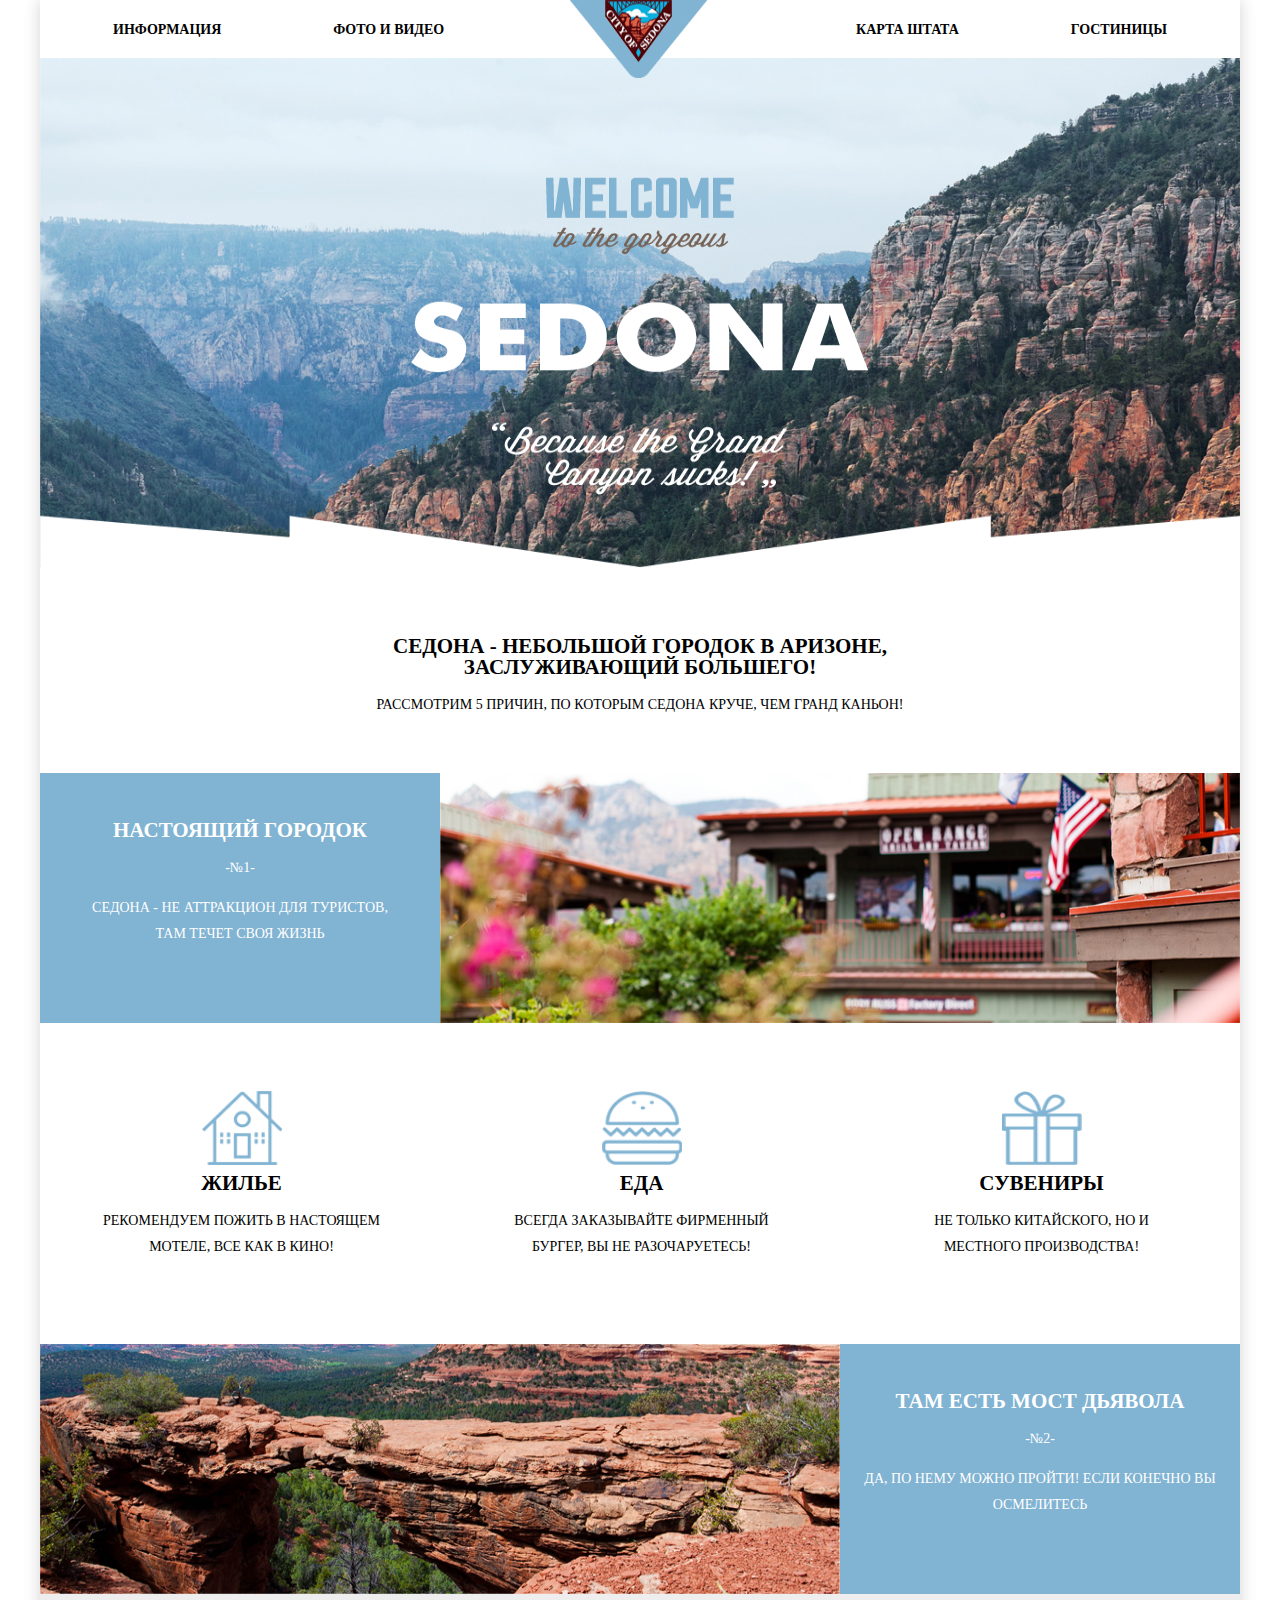
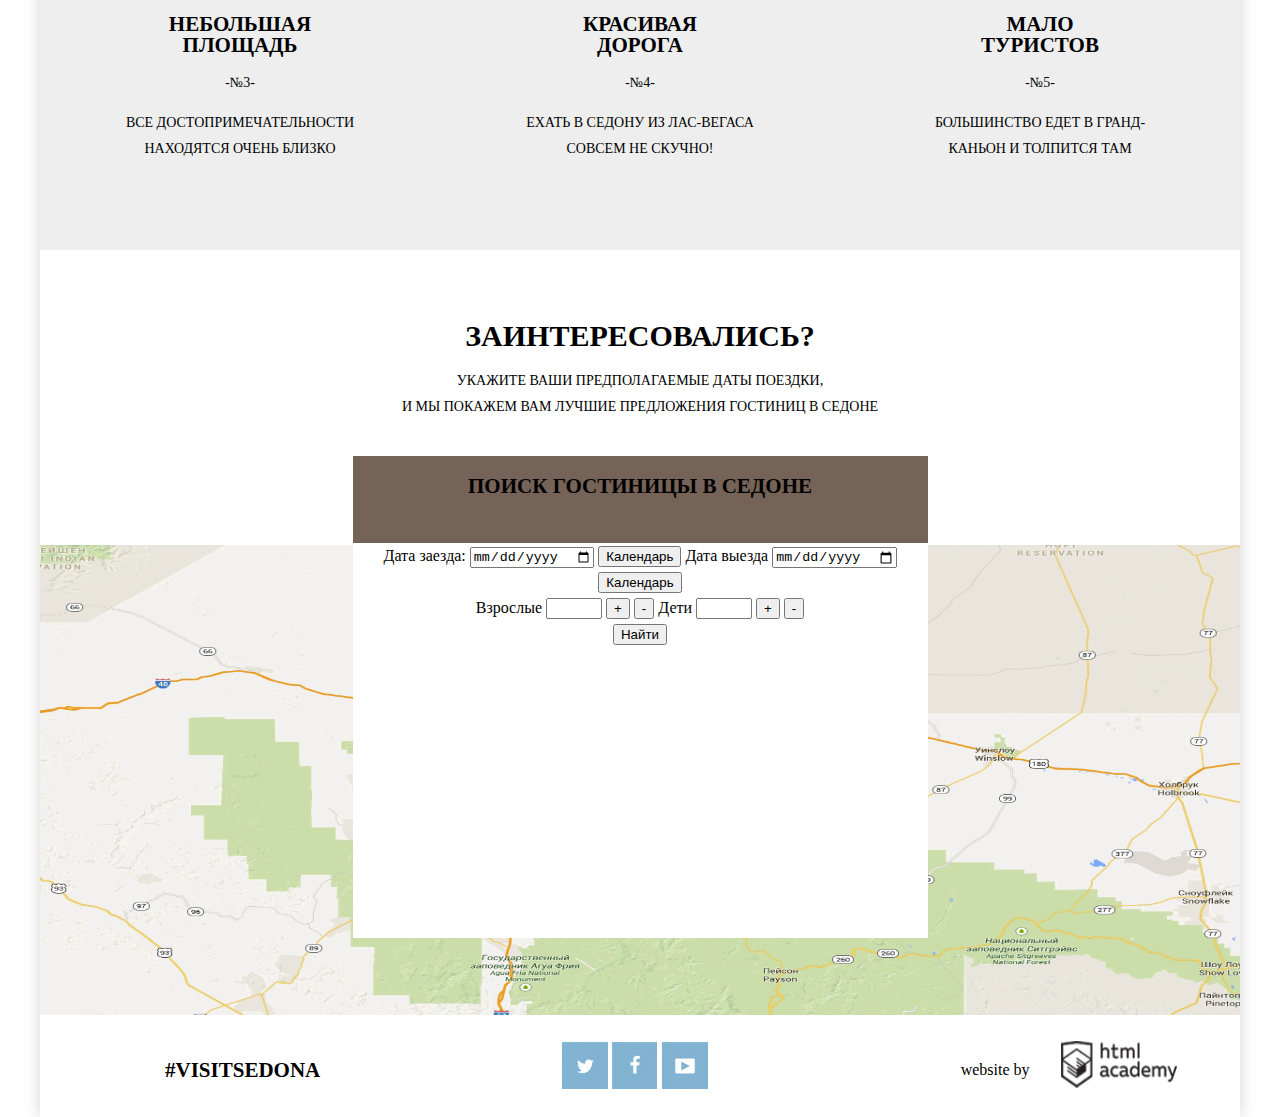
==== index.html @ d02c3669 "new" ====
<!DOCTYPE html>
<html lang="ru">
  <head>
    <meta charset="utf-8">
    <title>HTML Academy: Седона</title>
	<link href="css/css.css" rel="stylesheet">
  </head>
 <body>
    <header class="main-header">
	 <div class="container">
	  <nav class="main-navigator">
       <ul class="nav">
	     <li class="navigation nav-left"> <a href="#"> Информация </a> </li>
	     <li class="navigation nav-left"> <a href="#"> Фото и видео </a> </li>
         <li class="navigation nav-right"> <a href="#"> Карта штата </a> </li>
	     <li class="navigation nav-right-b"> <a href="#"> Гостиницы </a> </li>
	   </ul>
	  </nav>  
	 </div>
	 <div class="logo">
	   <a>
	     <img src="img/logo-sedona.png" alt="logo" width="138" height="78"> 
	   </a> 
	 </div>
	</header> 
	 
	<div class="main-image">
      <img src = "img/sedona-with-text-crop.png" alt="Welcome to the gorgeous Sedona" width="1200" height="510">	
	</div>
	<div class="about">
	  <h2> Седона - небольшой городок в Аризоне, <br> заслуживающий большего! </h2>
	  <p class="text"> Рассмотрим 5 причин, по которым Седона круче, чем Гранд Каньон! <p>
	</div>  
	<div class="reasons">
	  <div class="reasons-text">
	   <h2> Настоящий городок </h2>
	   <p class="text"> -№1- </p>
	   <p class="text"> Седона - не аттракцион для туристов, 
	   <br> там течет своя жизнь  </p>
	  </div>
      <div class="reasons-img">	  
	   <img src="img/town-photo.png" alt="sedona" width="800" height="250">
	  </div>
	</div>
	
	  <div class="features">
	   <div class="item">
		     <img src="img/house.png" alt="accommodation" width="80" height="74"> 
			 <h2>Жилье </h2>
			 <p class="text"> Рекомендуем пожить в настоящем мотеле, все как в кино! </p>
		</div>
        <div class="item">		
			 <img src="img/food.png" alt="food" width="80" height="74" > 
			 <h2>Еда </h2>
			 <p class="text">Всегда заказывайте фирменный бургер, вы не разочаруетесь! </p>	
		</div>
		<div class="item">
			 <img src="img/souvenirs.png" alt="souvenirs" width="80" height="74"> 
             <h2> Сувениры </h2>
		     <p class="text">Не только китайского, но и местного производства! </p>	
	  </div>		 
        </div>			 
		
		    
	<div class="reasons-bridge">
	 <div class="reasons-text">
	  <h2> Там есть мост дьявола </h2>
	  <p class="text"> -№2- </p>
	  <p class="text"> Да, по нему можно пройти! Если конечно вы осмелитесь </p>
	 </div>
	 <div class="bridge-img">
	  <img src="img/canyon-photo.png" alt="bridge" width="800" height="250">
	 </div> 
	</div>  
	
	<div class="reasons-numbers">
	 <div class="reasons-small">
	  <h2> Небольшая <br> площадь </h2>
	  <p class="text"> -№3- </p>
	  <p class="text"> Все достопримечательности находятся очень близко </p>
	 </div> 

     <div class="reasons-small"> 	 
	  <h2> Красивая<br> дорога </h2>
	  <p class="text"> -№4- </p>
      <p class="text"> Ехать в Седону из Лас-Вегаса совсем не скучно! </p>	 
     </div>
     
	 <div class="reasons-small">
	  <h2> Мало <br> туристов </h2>
	  <p class="text"> -№5- </p>
	  <p class="text"> Большинство едет в Гранд-Каньон и толпится там </p>		 
	 </div> 
	 <div class="clear"> </div>
	</div> 
  <div class="booking">
    <div class="int">
	 <h1 class="headertext"> Заинтересовались? </h1>
	 <p class="text"> Укажите ваши предполагаемые даты поездки,<br> и мы покажем вам лучшие предложения гостиниц в седоне </p>
	</div> 
	<div class="search">
	   <div class="button-sedona">
	     <a class="search-sedona" href="#"> <h2>Поиск гостиницы в Седоне </h2></a>
	   </div>	  
	 <form class="booking-form" action="#" method="get">
	  <div class="date">
	    <label> Дата заезда: </label>
	    <input type="date" name="arrival"> 
        <button type="button"> Календарь </button>	  
	    <label> Дата выезда </label>
	    <input type="date" name="departure">
		<button type="button"> Календарь </button>	
	  </div>
      <div class="visitors">	
        <label> Взрослые </label>  
	    <input type="number" name="adults" min="1" max="10"> 
		<button class="+"> + </button>
		<button class="-"> - </button>
	    <label> Дети </label>
	    <input type="number" name="kids" min="0" max="10"> 
		<button class="+"> + </button>
		<button class="-"> - </button>
	  </div>	
	    <input type="submit" value="Найти"> 
	</form>
	</div>	 
	</div>
	<div class="map">  
	<img src="img/map.png" alt="map" width="1200" height="470">
	</div>
<footer class="main-footer">
   <div class="container2"> 
     <section class="hashtag"> 
       #Visitsedona
     </section>
	 <section class="social">
	  <a class="social-btn social-btn-tw" href="#"> <img src="img/twitter.png"> </a>
      <a class="social-btn social-btn-fb" href="#"> <img src="img/facebook.png"></a>
      <a class="social-btn social-btn-youtube" href="#"> <img src="img/inst.png"> </a>
	 </section> 
	 <section class="copyright">
	 <p class="cop-text"> website by </p>
	 <a class="cop-image" href="https://htmlacademy.ru/intensive/htmlcss">  <img src="img/logo-htmlacademy.png" alt="htmlacademy logo" width="116" height="47"></a>
	 </section>
	</div> 
</footer>	 
 
 </body>
</html>
---- css/css.css ----
body {
	font-family:"PT Sans", "Verdana", "sans-serif";
	line-height: 26px;
	background-color: white; 
	max-width: 1200px;
	margin: 0px auto;
	padding:0;
	box-shadow: 0px 0px 15px 0px rgba(50, 50, 50, 0.21);
	
}


.main-navigator {
	font-size: 14px;
	font-weight: bold; 
	text-transform: uppercase;
	position: relative; 
	width: 1054px; 
	padding-left:73px;
	padding-right:73px;
	
	
}
.container {
	width:1200px;
	height: 41px;
    align-items: center; 
	padding-top:17px; 
	background-color:white;
	
}
header { 
    margin:0;
	position: relative;
}
.logo {
    position: absolute;
	top:0px;
	left:530px;
}
.nav{
	display: flex;
	padding:0;
	text-align:center; 
	justify-content: space-between;
	margin:0;

;
}
.navigation{
    font-size: 14px; 
	margin:0; 
	padding:0;
	list-style-type:none;
}

.nav-left{
	padding:0;

}

.nav-right{ 
  margin-left:300px;

}

.nav-right-b{
	padding:0;
	

}
.main-image{
	width: 100%;
}
.about {
	text-align:center;
	margin-top:60px;
	margin-bottom:55px; 

}

.features {
	display:flex; 
    flex-direction: row; 
	justify-content: space-between; 
    width:100%;  
}


.item {
	width:33.333%;
	min-height:172px; 
    padding: 60px 57px 70px 60px; 
    text-align: center; 
}
.reasons {
	display: flex; 
}
.reasons-bridge {
	display:flex; 
	flex-direction: row-reverse; 
}
.reasons-text {
	text-align: center; 
	width: 400px;
	height: 203px; 
	background-color: rgb(129, 179, 210);
	color: white; 
	padding:47px 0px 0px 0px;
	
}
.bridge-img {
	min-height: 250px;  
	line-height: 0;
}
.reasons-img { 
	min-height: 250px; 
}


.reasons-numbers{
   display:flex;
   flex-direction: row; 
   width:100%;  
}

.reasons-small{
   width: 33.333%;
   height: 176px; 
   padding: 20px 68px 60px 68px;  
   text-align: center; 
   background-color: rgb(238,238,238);
   
}

a:link{
	text-decoration:none;
	color:black;
}

.booking {
    height:295px;
	text-align: center; 
	margin: auto; 
	position:relative;
	left:0px;
	
}
.booking-form{
	width:575px; 
	height:395px;
	margin: auto; 
	top: 100%; 
	
	
}
.int {
	padding-top:54px;
	padding-bottom:22px;
	margin: 0px auto; 
	
}
.button-sedona {
	background-color: rgb(118,99,87);
	width: 575px;
	height:47px; 
	text-align: center; 
	padding-bottom: 20px;
	padding-top: 20px;  
	margin:auto;
	
	
}	
.search {
	width:575px; 
	background-color: white; 
	margin:auto; 
	left: 0; 
	right: 0;
	position:absolute; 

}
.search-sedona{
	color:white;
	text-decoration:none;
}
.howtosort{
	display:flex;
	justify-content:space-between;
	margin:0px;
}
	
.sort1 {
	list-style-type:none;
	padding-left:10px;
}

.headertext{
	font-size:30px;
	line-height: 24px;
	text-transform: uppercase;
	
}

h2{
	font-size: 21px;
	font-weight: bold; 
	text-transform: uppercase; 
	line-height:21px; 
	margin:0px;
	
}
.text{
	font-size: 14px;
	text-transform: uppercase;
	font-weight: normal; 
	

}

legend {
	font-size: 16px;
	font-weight: bold; 
	text-transform: uppercase; 
	line-height: 21px;
	padding-bottom:7px;
	
}
.sort{
	display:flex;
}
.sort1 {
	font-size: 12px;
	line-height: 18px;
	text-transform: uppercase; 
}
.container2 {
	width:100%;
	display:flex; 
	
}
.main-footer{
	padding-bottom:18px;
	padding-top:18px; 
	position:relative; 
	overflow: hidden; 
	display:flex;
}
.hashtag {
	width:33.333%; 
	font-size:21px; 
	line-height: 26px; 
	text-transform:uppercase; 
	font-weight: bold; 
	margin:auto;
	padding-left: 125px; 

}

.cop-text {
	width:100px; 
	vertical-align:middle; 
}

.copyright{
	width:33.333%;
	padding-left:120px; 
	display:flex; 
}
.social {
	width:33.333%;
	padding-left:117px; 

}

.all-search{
	border:none; 
	display:flex; 
	height:193px; 
	background-image:url(../img/filter-background.png);
	padding-top:27px;
	padding-left:68px;
	color:white;
}
.search-inf{
	width:240px;
	border:none; 
	padding:0px; 
}
.search-accomodation{
	width:288px;
	border:none; 
	padding:0px;
}
.filter {
	width:327px; 
	border:none; 
	margin-left:240px; 
	padding:0;
}
.sort{
	border:none;
	width: 1054px;
	height:55px;
	margin-left:73px;
	padding-top:30px;
	padding-right:73px;
	
}
.results {
	display: flex; 
	flex-direction:column;	
}
.updown{
	margin-left: auto; 
}
.hotel { 
    display:flex;
	width:1200px;
	justify-content:space-between; 
}
.motel{
	display:flex;
}
.apartments {
	display:flex; 
}
.rating {
	margin-left:auto; 
	margin-right:70px;
	padding-top:18px;
}
.image-block{
	width:135px;
	height:90px;
	margin-left:73px; 
	margin-top:18px;

}
.text-block{
	width:362px; 
	height:135px;
	margin-left:30px; 
	padding-top:18px;
}
.filer-range{
	width:330px;
}
.price-controls{
	height:36px;
	margin-bottom:20px;
	border:2px solid #ffffff; 
	border-radius:2px; 
	font-size: 0;
	position: relative;

}
.price-controls label{
	display:inline-block;
	font-size:14px; 
	line-height:38px;
	vertical-align:top;
	cursor:pointer; 
}
.price-controls .min-price,
.price-controls .max-price {
  width: 90px;
  padding-left: 65px;
}
.price-controls input {
  width: 50px;
  margin: 0;
  color: inherit;
  font: inherit;
  background: none;
  border: none;
}
.price-controls::after {
  content: "";
  position: absolute;
  top: 50%;
  left: 50%;
  transform: translate(-50%, -50%);
  width: 2px;
  height: 22px;
  background: #ffffff;
}
.range-controls {
  position: relative;
  margin-bottom: 32px;
}
.range-controls .scale {
  height: 2px;
  background: rgba(255, 255, 255, 0.3);
}
.range-controls .bar {
  width: 80%;
  height: 2px;
  background: #ffffff;
}
.range-toggle {
  width: 4px;
  height: 4px;
  background: #ababab;
  border: 8px solid #ffffff;
  border-radius: 50%;
  box-shadow: 0 2px 1px 0 rgba(0, 1, 1, 0.2);
  cursor: pointer;
  position: absolute;
  top: -9px;
}
.range-toggle-min {
  left: 0;
}

.range-toggle-max {
  left: 80%;
}
.range-toggle:hover {
  background: #1c4f80;
}
.btn-transparent {
  display: block;
  margin: 0 auto;
  padding: 6px 35px;
  font-size: 14px;
  line-height: 20px;
  color: #ffffff;
  text-transform: uppercase;
  background: transparent;
  border: 2px solid #ffffff;
  border-radius: 2px;
  cursor: pointer;
}
.btn-transparent:hover {
  color: #000000;
  background: #ffffff;
}
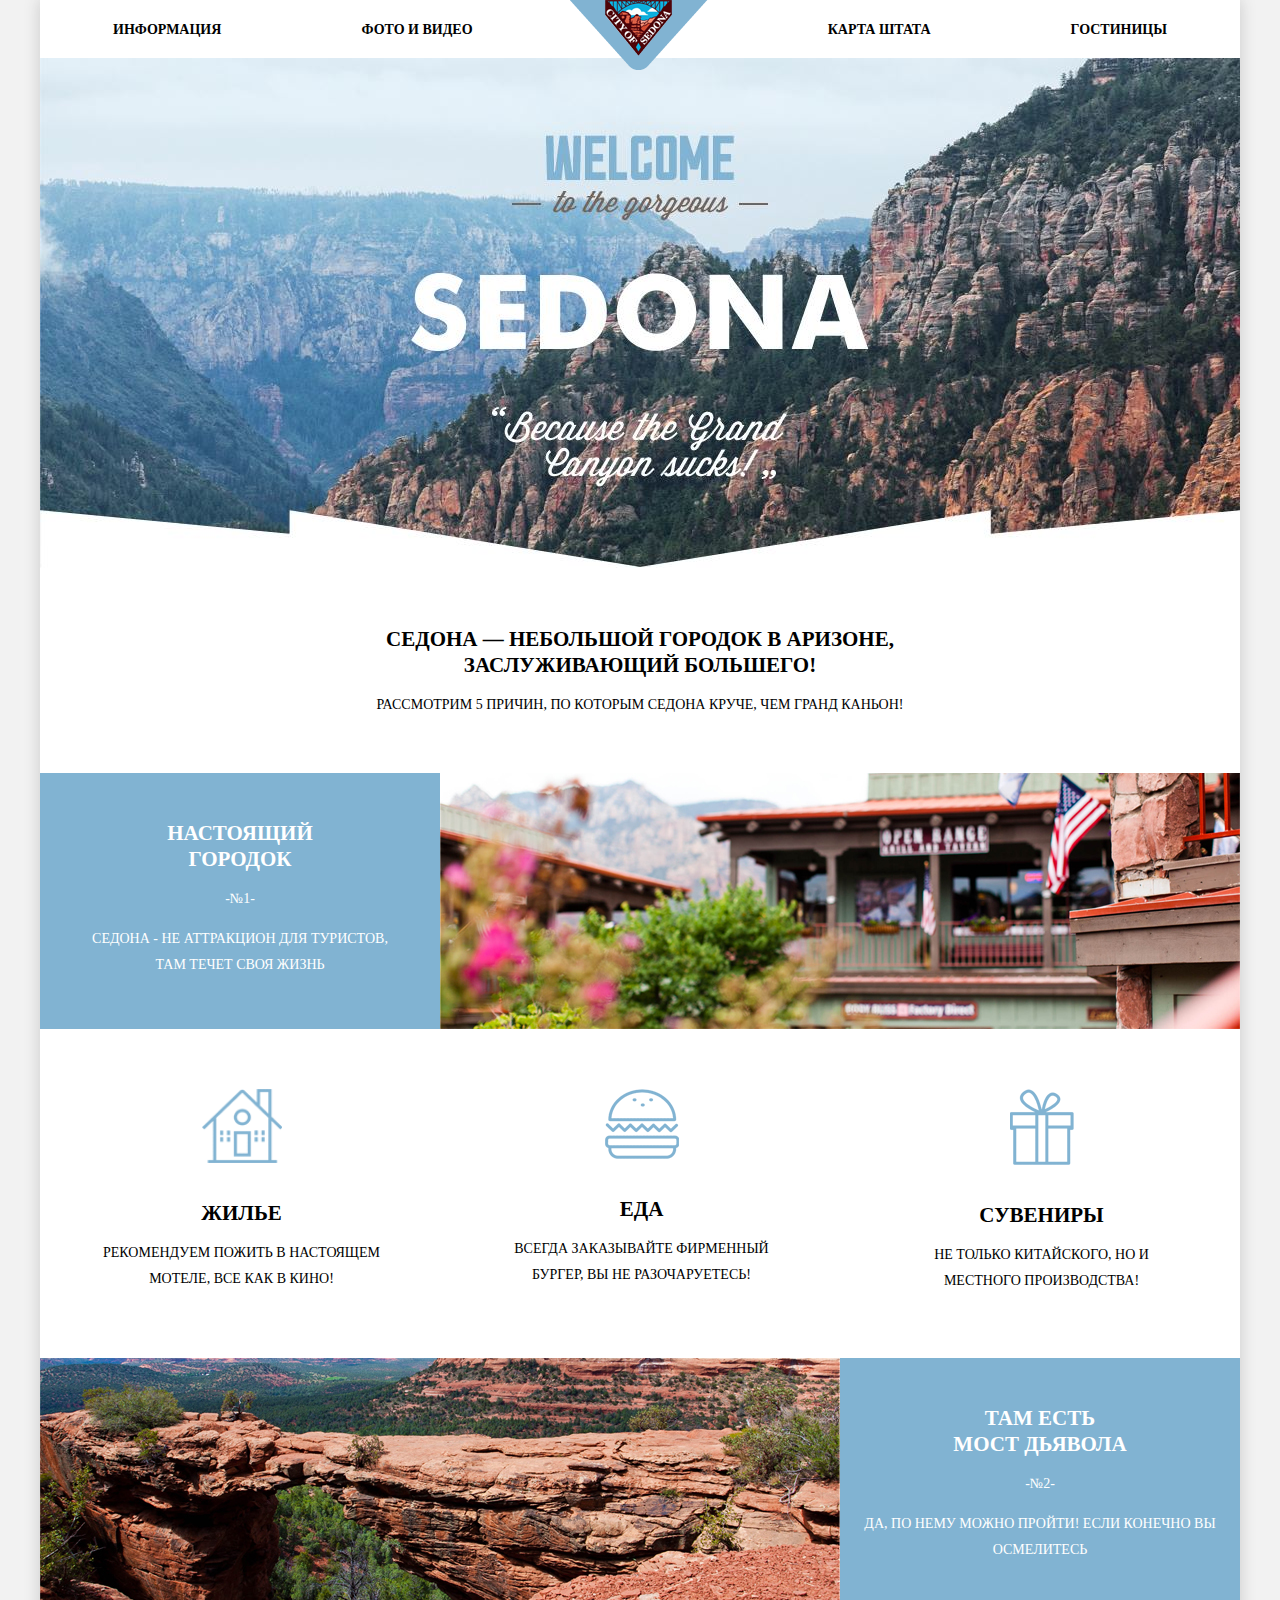
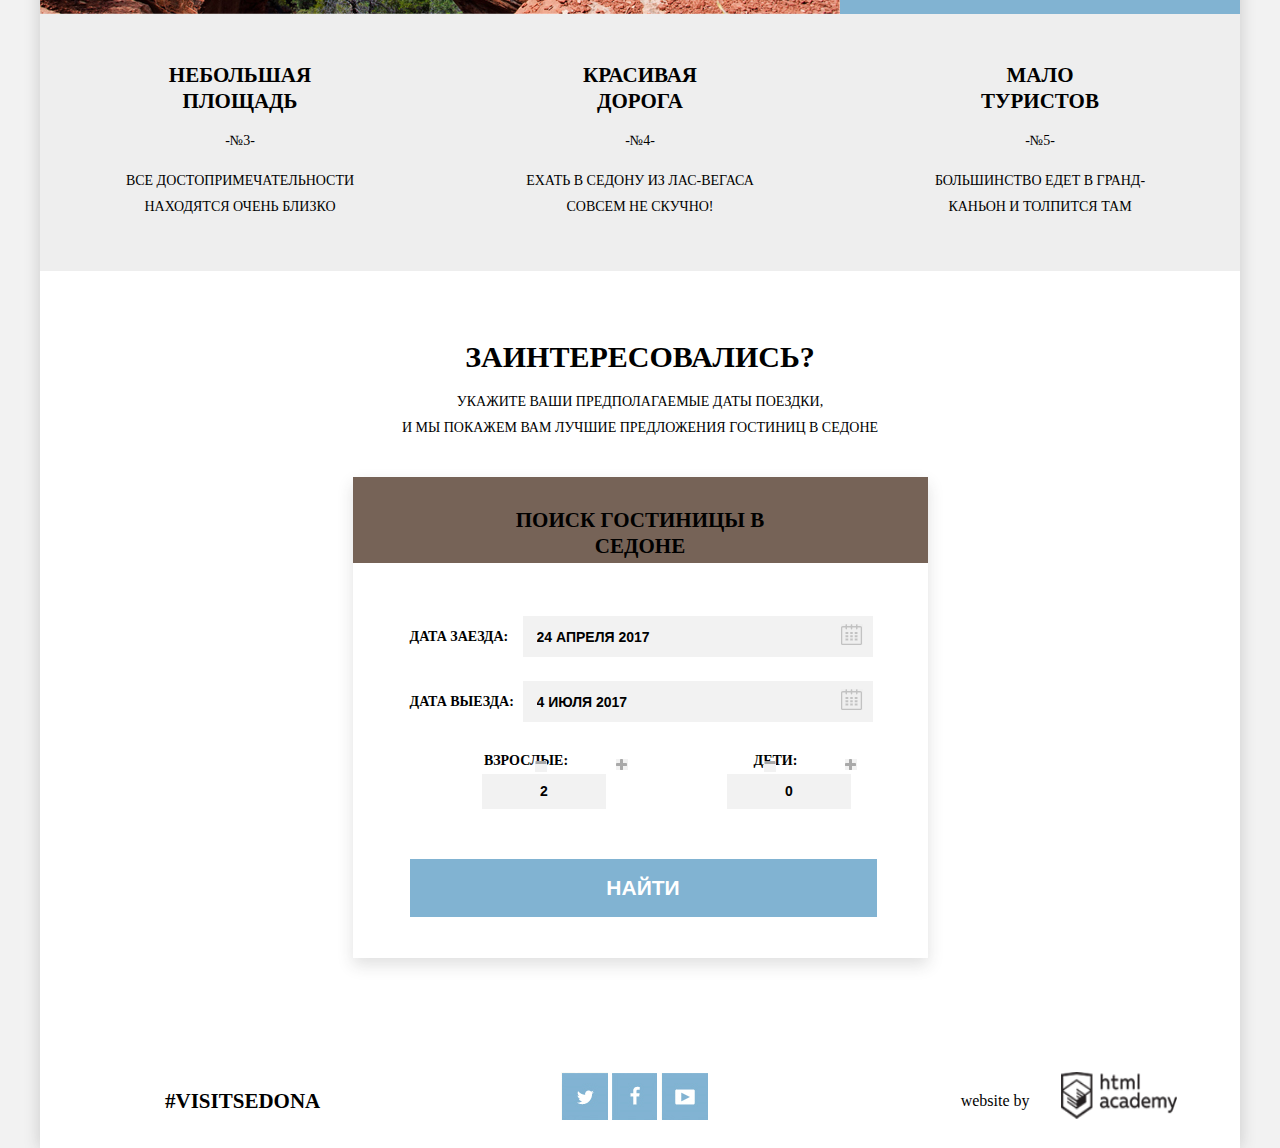
==== commit e96bde7e: "new" ====
--- a/index.html
+++ b/index.html
@@ -4,8 +4,10 @@
     <meta charset="utf-8">
     <title>HTML Academy: Седона</title>
 	<link href="css/css.css" rel="stylesheet">
+	<script src="js/myscripts.js"></script>
   </head>
  <body>
+   <div class="page-container">
     <header class="main-header">
 	 <div class="container">
 	  <nav class="main-navigator">
@@ -19,43 +21,43 @@
 	 </div>
 	 <div class="logo">
 	   <a>
-	     <img src="img/logo-sedona.png" alt="logo" width="138" height="78"> 
+	     <img src="img/logo-sedona.png" alt="logo" width="138" height="70"> 
 	   </a> 
 	 </div>
 	</header> 
 	 
 	<div class="main-image">
-      <img src = "img/sedona-with-text-crop.png" alt="Welcome to the gorgeous Sedona" width="1200" height="510">	
+      <img src = "img/main-image.jpg" alt="Welcome to the gorgeous Sedona" width="1200" height="510">	
 	</div>
 	<div class="about">
-	  <h2> Седона - небольшой городок в Аризоне, <br> заслуживающий большего! </h2>
+	  <h2> Седона &mdash; небольшой городок в Аризоне, <br> заслуживающий большего! </h2>
 	  <p class="text"> Рассмотрим 5 причин, по которым Седона круче, чем Гранд Каньон! <p>
 	</div>  
 	<div class="reasons">
 	  <div class="reasons-text">
-	   <h2> Настоящий городок </h2>
+	   <h2> Настоящий <br> городок </h2>
 	   <p class="text"> -№1- </p>
 	   <p class="text"> Седона - не аттракцион для туристов, 
 	   <br> там течет своя жизнь  </p>
 	  </div>
       <div class="reasons-img">	  
-	   <img src="img/town-photo.png" alt="sedona" width="800" height="250">
+	   <img src="img/town-photo.jpg" alt="sedona" width="800" height="256">
 	  </div>
 	</div>
 	
 	  <div class="features">
 	   <div class="item">
-		     <img src="img/house.png" alt="accommodation" width="80" height="74"> 
+		     <img class="item-img" src="img/house.png" alt="accommodation" width="80" height="74"> 
 			 <h2>Жилье </h2>
 			 <p class="text"> Рекомендуем пожить в настоящем мотеле, все как в кино! </p>
 		</div>
         <div class="item">		
-			 <img src="img/food.png" alt="food" width="80" height="74" > 
+			 <img class="item-img" src="img/food.png" alt="food" width="74" height="70" > 
 			 <h2>Еда </h2>
 			 <p class="text">Всегда заказывайте фирменный бургер, вы не разочаруетесь! </p>	
 		</div>
 		<div class="item">
-			 <img src="img/souvenirs.png" alt="souvenirs" width="80" height="74"> 
+			 <img class="item-img" src="img/souvenirs.png" alt="souvenirs" width="64" height="76"> 
              <h2> Сувениры </h2>
 		     <p class="text">Не только китайского, но и местного производства! </p>	
 	  </div>		 
@@ -64,12 +66,12 @@
 		    
 	<div class="reasons-bridge">
 	 <div class="reasons-text">
-	  <h2> Там есть мост дьявола </h2>
+	  <h2> Там есть <br> мост дьявола </h2>
 	  <p class="text"> -№2- </p>
 	  <p class="text"> Да, по нему можно пройти! Если конечно вы осмелитесь </p>
 	 </div>
 	 <div class="bridge-img">
-	  <img src="img/canyon-photo.png" alt="bridge" width="800" height="250">
+	  <img src="img/canyon-photo.jpg" alt="bridge" width="800" height="256">
 	 </div> 
 	</div>  
 	
@@ -100,34 +102,52 @@
 	</div> 
 	<div class="search">
 	   <div class="button-sedona">
-	     <a class="search-sedona" href="#"> <h2>Поиск гостиницы в Седоне </h2></a>
+	     <a class="search-sedona" href="#"> <h2 class="search-sedona2">Поиск гостиницы в Седоне </h2></a>
 	   </div>	  
+	 <div class="modal-form"  
 	 <form class="booking-form" action="#" method="get">
 	  <div class="date">
+	   <div class="container-dates">
+	   <div class="in">
 	    <label> Дата заезда: </label>
-	    <input type="date" name="arrival"> 
-        <button type="button"> Календарь </button>	  
-	    <label> Дата выезда </label>
-	    <input type="date" name="departure">
-		<button type="button"> Календарь </button>	
+	    <input type="text" name="arrival" value="24 апреля 2017"> 
+        <button class="datepicker" type="button"> Календарь </button>
+       </div>
+	  </div>  
+	  <div class="container-dates">
+       <div class="in">	   
+	    <label> Дата выезда:		</label>
+	    <input type="text" name="departure" value="4 июля 2017">
+		<button class="datepicker" type="button"> Календарь </button>	
+	   </div>
 	  </div>
-      <div class="visitors">	
-        <label> Взрослые </label>  
-	    <input type="number" name="adults" min="1" max="10"> 
-		<button class="+"> + </button>
-		<button class="-"> - </button>
-	    <label> Дети </label>
-	    <input type="number" name="kids" min="0" max="10"> 
-		<button class="+"> + </button>
-		<button class="-"> - </button>
+	 </div> 
+      <div class="visitors"> 
+	   <div class="ad-container">
+	    <div class="ad">
+        <label> Взрослые: </label>  
+	    <input type="text" name="adults" value="2"> 
+		<button class="plus"> + </button>
+		<button class="minus"> - </button>
+		</div> 
+	   </div>
+	   <div class="kd-container">
+        <div class="kd"> 	   
+	     <label> Дети: </label>
+	     <input type="text" name="kids" value="0"> 
+		 <button class="plus1"> + </button>
+		 <button class="minus1"> - </button>
+	   </div>	
+	   </div>
 	  </div>	
 	    <input type="submit" value="Найти"> 
 	</form>
-	</div>	 
+	</div>	
+    </div>	
 	</div>
-	<div class="map">  
-	<img src="img/map.png" alt="map" width="1200" height="470">
-	</div>
+	<div class="map">
+<iframe src="https://www.google.com/maps/embed?pb=!1m14!1m8!1m3!1d419695.0617695173!2d-111.79049445338202!3d34.73372980550808!3m2!1i1024!2i768!4f13.1!3m3!1m2!1s0x872da132f942b00d%3A0x5548c523fa6c8efd!2sSedona%2C+AZ+86336!5e0!3m2!1sen!2sus!4v1494018096665" width="1200" height="480" frameborder="0" style="border:0"></iframe>
+	 </div>
 <footer class="main-footer">
    <div class="container2"> 
      <section class="hashtag"> 
@@ -144,6 +164,18 @@
 	 </section>
 	</div> 
 </footer>	 
+   </div>
+ <script>
  
+     var link = document.querySelector(".search-sedona");
+	 var popup = document.querySelector(".modal-form");
+	 
+     link.addEventListener("click",function(evt){
+      evt.preventDefault();
+      popup.classList.toggle("modal-form-none");
+	  
+     });
+  
+ </script>
  </body>
 </html>
--- a/css/css.css
+++ b/css/css.css
@@ -1,15 +1,20 @@
 body {
 	font-family:"PT Sans", "Verdana", "sans-serif";
 	line-height: 26px;
-	background-color: white; 
+	background-color:#f2f2f2;
 	max-width: 1200px;
 	margin: 0px auto;
 	padding:0;
+	
+	
+}
+
+.page-container{
+	background-color:white; 
 	box-shadow: 0px 0px 15px 0px rgba(50, 50, 50, 0.21);
-	
-}
-
-
+	max-width: 1200px;
+	margin: 0px auto;
+}
 .main-navigator {
 	font-size: 14px;
 	font-weight: bold; 
@@ -60,10 +65,12 @@
 }
 
 .nav-right{ 
-  margin-left:300px;
-
-}
-
+  margin-left:215px;
+
+}
+.item-img{
+	padding-bottom:29px;
+}
 .nav-right-b{
 	padding:0;
 	
@@ -74,7 +81,7 @@
 }
 .about {
 	text-align:center;
-	margin-top:60px;
+	margin-top:50px;
 	margin-bottom:55px; 
 
 }
@@ -84,12 +91,13 @@
     flex-direction: row; 
 	justify-content: space-between; 
     width:100%;  
+	height:329px;
 }
 
 
 .item {
 	width:33.333%;
-	min-height:172px; 
+	height:172px; 
     padding: 60px 57px 70px 60px; 
     text-align: center; 
 }
@@ -103,7 +111,7 @@
 .reasons-text {
 	text-align: center; 
 	width: 400px;
-	height: 203px; 
+	height: 209px; 
 	background-color: rgb(129, 179, 210);
 	color: white; 
 	padding:47px 0px 0px 0px;
@@ -114,7 +122,7 @@
 	line-height: 0;
 }
 .reasons-img { 
-	min-height: 250px; 
+	height: 250px; 
 }
 
 
@@ -126,8 +134,8 @@
 
 .reasons-small{
    width: 33.333%;
-   height: 176px; 
-   padding: 20px 68px 60px 68px;  
+   height: 149px; 
+   padding: 48px 68px 60px 68px;  
    text-align: center; 
    background-color: rgb(238,238,238);
    
@@ -136,6 +144,9 @@
 a:link{
 	text-decoration:none;
 	color:black;
+}
+a:visited{
+	
 }
 
 .booking {
@@ -146,14 +157,27 @@
 	left:0px;
 	
 }
-.booking-form{
-	width:575px; 
-	height:395px;
+.modal-form{
+	width:462px; 
+	height:282px;
 	margin: auto; 
 	top: 100%; 
-	
-	
-}
+	margin-top:53px;
+	margin-bottom:60px;
+	padding-left:57px;
+	padding-right:56px;
+	display:block;
+  
+}
+
+.modal-form-none{
+	display:none;
+
+}
+
+
+
+
 .int {
 	padding-top:54px;
 	padding-bottom:22px;
@@ -162,13 +186,9 @@
 }
 .button-sedona {
 	background-color: rgb(118,99,87);
-	width: 575px;
-	height:47px; 
-	text-align: center; 
-	padding-bottom: 20px;
-	padding-top: 20px;  
+	padding:20px 138px 20px 138px;
 	margin:auto;
-	
+	height:46px;
 	
 }	
 .search {
@@ -178,6 +198,7 @@
 	left: 0; 
 	right: 0;
 	position:absolute; 
+	box-shadow: 0px 7px 15px 0px rgba(50, 50, 50, 0.15);
 
 }
 .search-sedona{
@@ -195,18 +216,198 @@
 	padding-left:10px;
 }
 
+.datepicker{
+	background-image:url(../img/calendar.png);
+	font-size:0px;
+	height:21px;
+	width:22px;
+	background-position: top left;
+    background-repeat: no-repeat;
+	border:none;
+	position:absolute;
+	right:10px;
+	top:8px;
+	
+}
+input[name="departure"],
+    [name="arrival"]  {
+	width: 286px;
+    height: 39px;
+    padding-right: 50px;
+	margin:0;
+	background-color:#f2f2f2;
+	border:none;
+}
+input[value="4 июля 2017"],
+   [value="24 апреля 2017"]
+	{
+	 font-size:14px;
+     line-height:26px;
+     text-transform:uppercase;
+     font-weight:bold;	
+     margin-left:5px;
+	padding-left:14px;
+}
+input[type="submit"]{
+	width:467px;
+	height:58px;
+	background-color:#81b3d2;
+	color:white;
+	border:none;
+	margin-top:50px;
+	font-size:21px;
+	font-weight:bold;
+	text-transform:uppercase;
+	line-height:26px;
+}
+input[name="kids"],
+   [name="adults"]
+{
+	width:120px;
+	height:33px;
+	background-color:#f2f2f2;
+	border:none;
+	font-size:14px;
+    line-height:26px;
+    text-transform:uppercase;
+    font-weight:bold;	
+	text-align:center;
+}
+input:focus{
+	background-color:#ffffff;
+}
+input:active{
+	background-color:#ebebeb;
+}
+input[name="adults"]{
+	margin-left:36px;
+}
+input[name="kids"]{
+	margin-left:27px;
+}
+input[type=submit]:active{
+	background-color:#669ec0;
+}
+input[type=submit]:focus{
+	background-color:#5496bd;
+	color:#88b6d1;
+}
+.plus{
+	border:none;
+	font-size:0;
+	background-image:url(../img/plus.png);
+	background-repeat: no-repeat;
+	width:11px;
+	height:11px;
+	background-color:#f2f2f2;
+	position:absolute;
+	right:15px;
+	top:13px;
+}
+.plus:active{
+	background-image:url(../img/black-plus.png);
+}
+.plus:focus{
+	background-image:url(../img/blue-plus.png);
+}
+.minus:active{
+	background-image:url(../img/black-minus.png);
+}
+.minus:focus{
+	background-image:url(../img/blue-minus.png);
+}
+.kd-container{
+	width:192px;
+	height:44px;
+	margin:0;
+}
+.kd{
+	position:relative;
+}
+.visitors{
+	display:flex;
+	justify-content:space-between;
+}
+.minus{
+	border:none;
+	font-size:0;
+	background-image:url(../img/minus.png);
+	background-repeat: no-repeat;
+	width:11px;
+	height:11px;
+	background-color:#f2f2f2;
+	position:absolute;
+	left:125px;
+	top:15px;
+
+}
+.minus1{
+	border:none;
+	font-size:0;
+	background-image:url(../img/minus.png);
+	background-repeat: no-repeat;
+	width:11px;
+	height:11px;
+	background-color:#f2f2f2;
+	position:absolute;
+	left:84px;
+	top:15px;
+}
+.plus1{
+	border:none;
+	font-size:0;
+	background-image:url(../img/plus.png);
+	background-repeat: no-repeat;
+	width:11px;
+	height:11px;
+	background-color:#f2f2f2;
+	position:absolute;
+	right:15px;
+	top:13px;
+}
+.ad-container{
+	width:233px;
+	margin:0;
+}
+.ad{
+	position:relative;
+}
+.in{
+	display:flex;
+	margin-bottom:27px;
+	justify-content:space-between;
+	position:relative;
+}
+
+.container-dates{
+	width:463px;
+	height:45px;
+	margin-bottom:20px;
+}
+
+label{
+	vertical-align:middle;
+	font-size:14px;
+	line-height:26px;
+	text-transform:uppercase;
+	font-weight:bold;
+	margin-top:8px;
+}
 .headertext{
 	font-size:30px;
 	line-height: 24px;
 	text-transform: uppercase;
 	
 }
+.search-sedona2{
+	margin-top:10px;
+}
 
 h2{
 	font-size: 21px;
 	font-weight: bold; 
 	text-transform: uppercase; 
-	line-height:21px; 
+	line-height:26px; 
 	margin:0px;
 	
 }
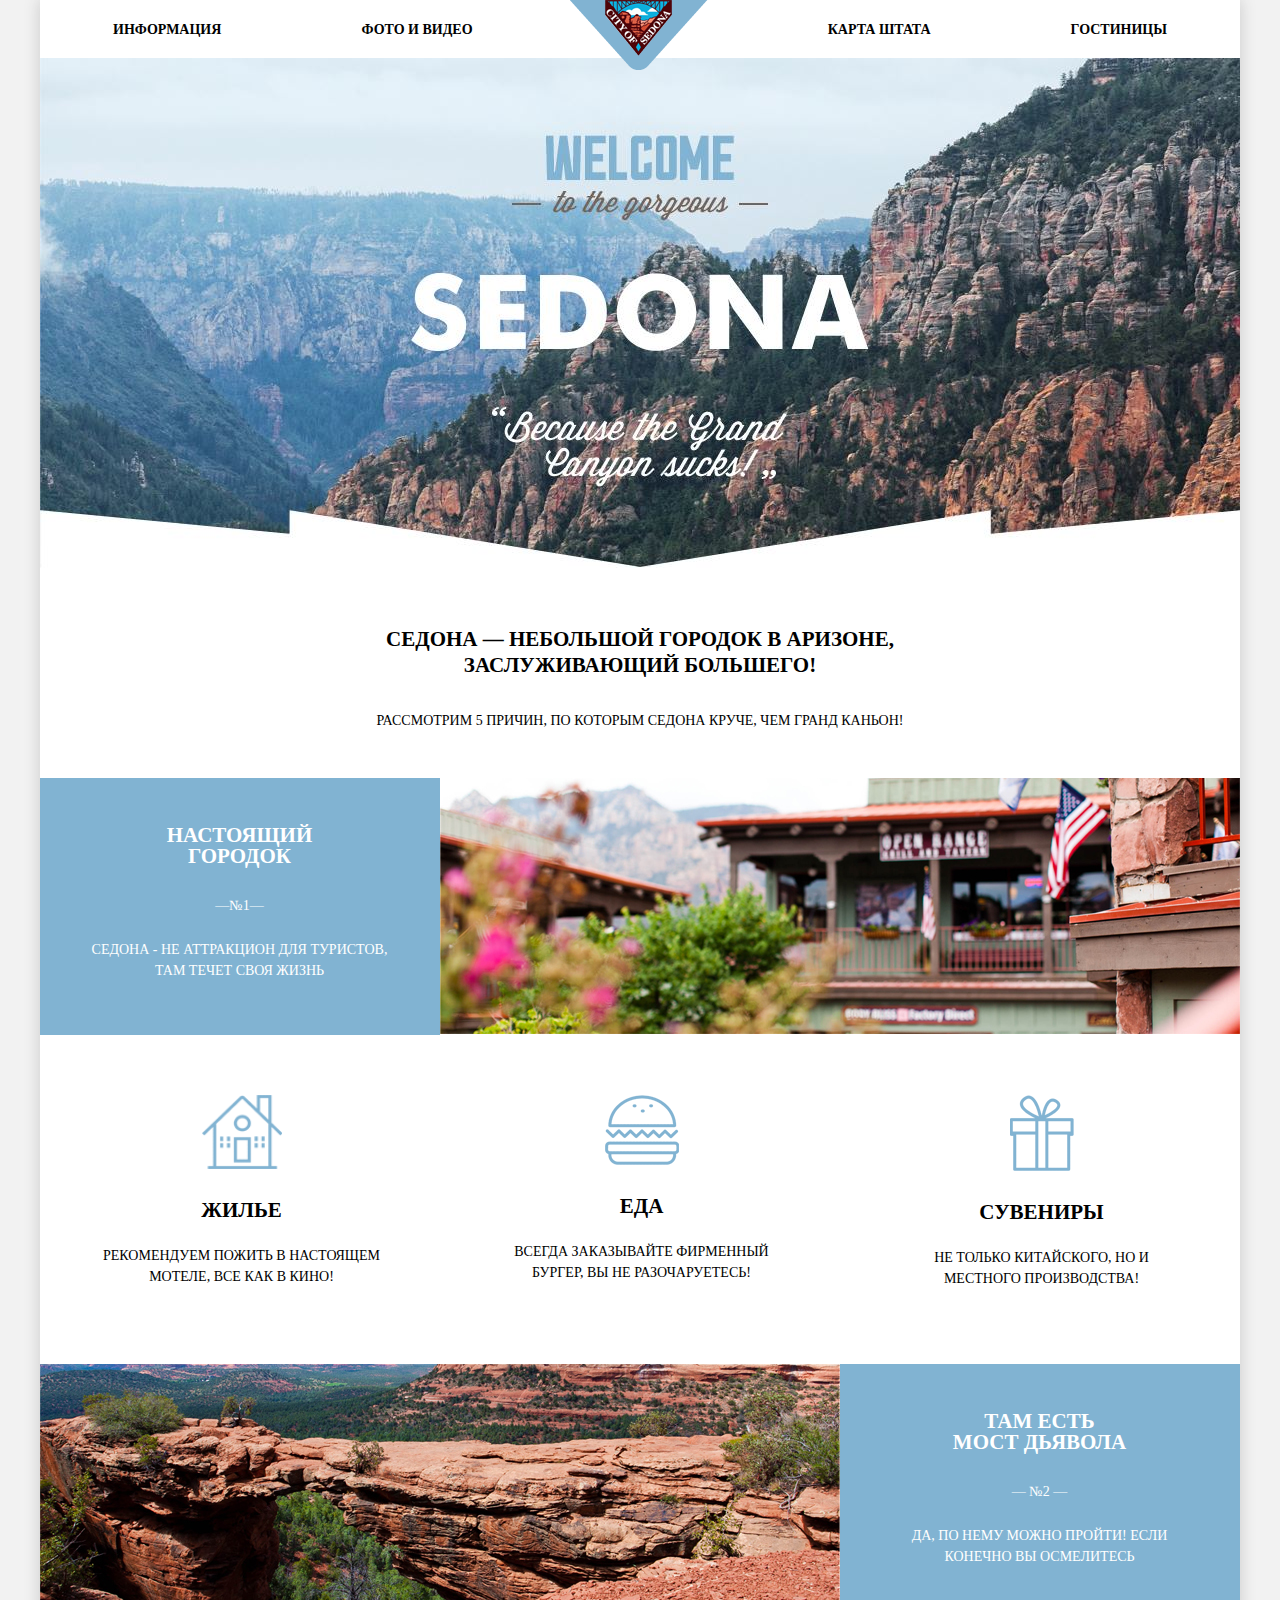
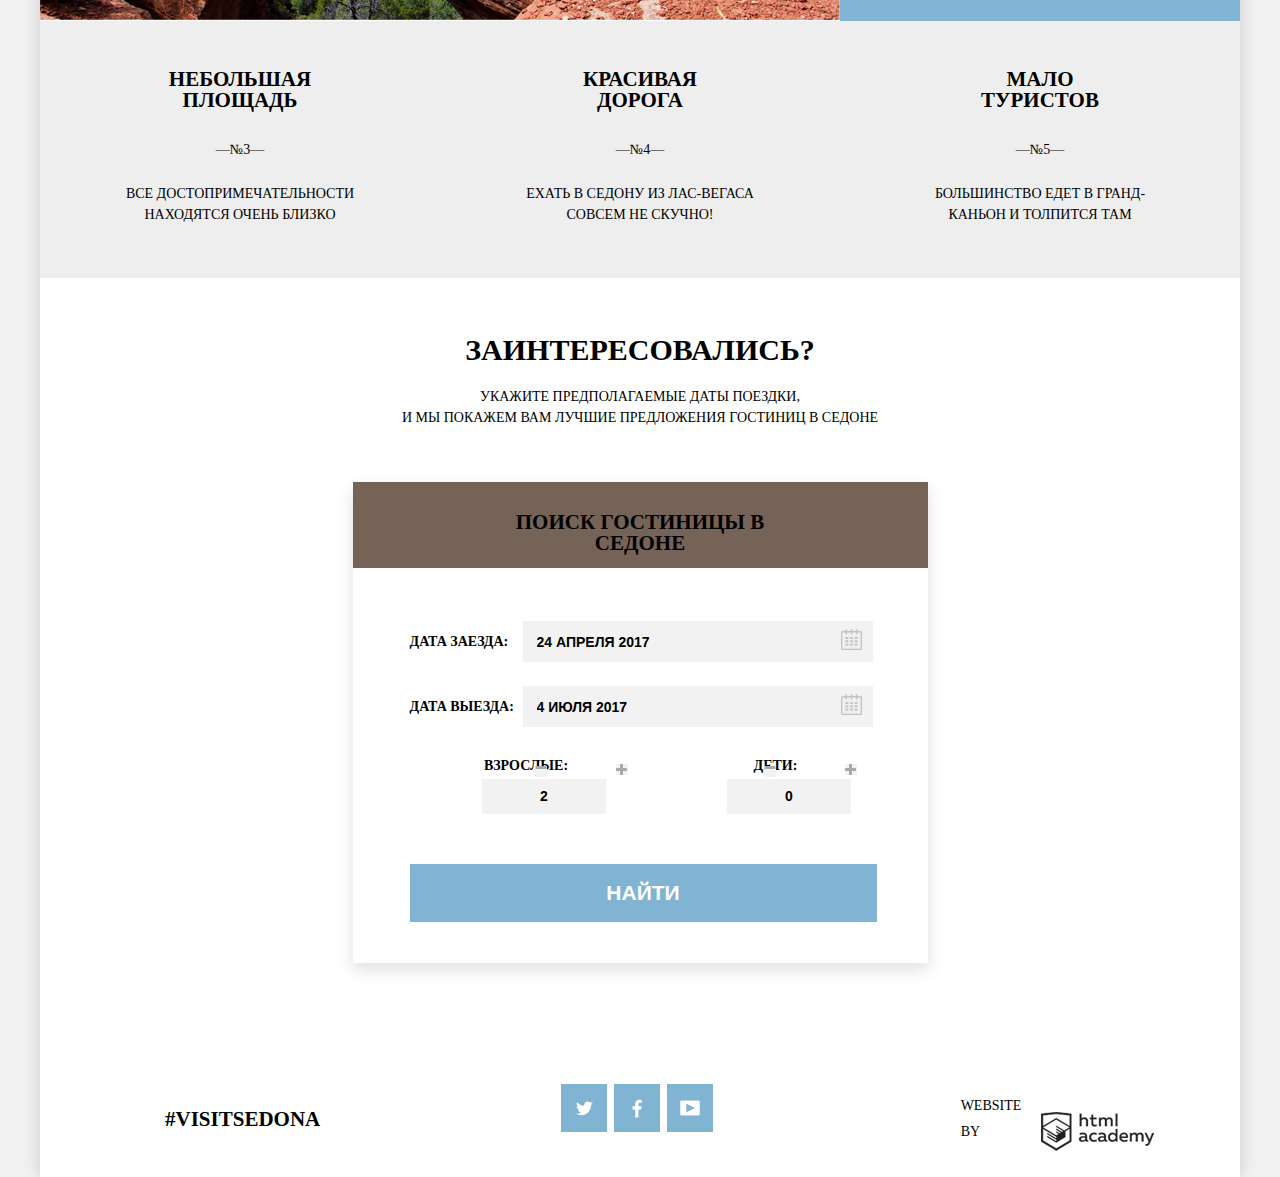
==== commit f21964d1: "main-page" ====
--- a/index.html
+++ b/index.html
@@ -30,13 +30,13 @@
       <img src = "img/main-image.jpg" alt="Welcome to the gorgeous Sedona" width="1200" height="510">	
 	</div>
 	<div class="about">
-	  <h2> Седона &mdash; небольшой городок в Аризоне, <br> заслуживающий большего! </h2>
-	  <p class="text"> Рассмотрим 5 причин, по которым Седона круче, чем Гранд Каньон! <p>
+	  <h2 class="main-sedona"> Седона &mdash; небольшой городок в Аризоне, <br> заслуживающий большего! </h2>
+	  <p class="text about"> Рассмотрим 5 причин, по которым Седона круче, чем Гранд Каньон! <p>
 	</div>  
 	<div class="reasons">
 	  <div class="reasons-text">
-	   <h2> Настоящий <br> городок </h2>
-	   <p class="text"> -№1- </p>
+	   <h2> Настоящий <br>городок </h2>
+	   <p class="text number"> &mdash;№1&mdash; </p>
 	   <p class="text"> Седона - не аттракцион для туристов, 
 	   <br> там течет своя жизнь  </p>
 	  </div>
@@ -48,17 +48,17 @@
 	  <div class="features">
 	   <div class="item">
 		     <img class="item-img" src="img/house.png" alt="accommodation" width="80" height="74"> 
-			 <h2>Жилье </h2>
+			 <h2 class="item-name">Жилье </h2>
 			 <p class="text"> Рекомендуем пожить в настоящем мотеле, все как в кино! </p>
 		</div>
         <div class="item">		
 			 <img class="item-img" src="img/food.png" alt="food" width="74" height="70" > 
-			 <h2>Еда </h2>
+			 <h2 class="item-name">Еда </h2>
 			 <p class="text">Всегда заказывайте фирменный бургер, вы не разочаруетесь! </p>	
 		</div>
 		<div class="item">
 			 <img class="item-img" src="img/souvenirs.png" alt="souvenirs" width="64" height="76"> 
-             <h2> Сувениры </h2>
+             <h2 class="item-name"> Сувениры </h2>
 		     <p class="text">Не только китайского, но и местного производства! </p>	
 	  </div>		 
         </div>			 
@@ -67,7 +67,7 @@
 	<div class="reasons-bridge">
 	 <div class="reasons-text">
 	  <h2> Там есть <br> мост дьявола </h2>
-	  <p class="text"> -№2- </p>
+	  <p class="text number"> &mdash; №2 &mdash; </p>
 	  <p class="text"> Да, по нему можно пройти! Если конечно вы осмелитесь </p>
 	 </div>
 	 <div class="bridge-img">
@@ -78,19 +78,19 @@
 	<div class="reasons-numbers">
 	 <div class="reasons-small">
 	  <h2> Небольшая <br> площадь </h2>
-	  <p class="text"> -№3- </p>
+	  <p class="text number"> &mdash;№3&mdash; </p>
 	  <p class="text"> Все достопримечательности находятся очень близко </p>
 	 </div> 
 
      <div class="reasons-small"> 	 
 	  <h2> Красивая<br> дорога </h2>
-	  <p class="text"> -№4- </p>
+	  <p class="text number"> &mdash;№4&mdash; </p>
       <p class="text"> Ехать в Седону из Лас-Вегаса совсем не скучно! </p>	 
      </div>
      
 	 <div class="reasons-small">
 	  <h2> Мало <br> туристов </h2>
-	  <p class="text"> -№5- </p>
+	  <p class="text number"> &mdash;№5&mdash; </p>
 	  <p class="text"> Большинство едет в Гранд-Каньон и толпится там </p>		 
 	 </div> 
 	 <div class="clear"> </div>
@@ -98,7 +98,7 @@
   <div class="booking">
     <div class="int">
 	 <h1 class="headertext"> Заинтересовались? </h1>
-	 <p class="text"> Укажите ваши предполагаемые даты поездки,<br> и мы покажем вам лучшие предложения гостиниц в седоне </p>
+	 <p class="text"> Укажите предполагаемые даты поездки,<br> и мы покажем вам лучшие предложения гостиниц в седоне </p>
 	</div> 
 	<div class="search">
 	   <div class="button-sedona">
@@ -154,13 +154,13 @@
        #Visitsedona
      </section>
 	 <section class="social">
-	  <a class="social-btn social-btn-tw" href="#"> <img src="img/twitter.png"> </a>
-      <a class="social-btn social-btn-fb" href="#"> <img src="img/facebook.png"></a>
-      <a class="social-btn social-btn-youtube" href="#"> <img src="img/inst.png"> </a>
+	  <a class="social-btn social-btn-tw" href="#"> <span class="icon">Twitter</span> </a>
+      <a class="social-btn social-btn-fb" href="#"> <span class="icon">Facebook</span> </a>
+      <a class="social-btn social-btn-youtube" href="#"><span class="icon"> Youtube</span></a>
 	 </section> 
 	 <section class="copyright">
 	 <p class="cop-text"> website by </p>
-	 <a class="cop-image" href="https://htmlacademy.ru/intensive/htmlcss">  <img src="img/logo-htmlacademy.png" alt="htmlacademy logo" width="116" height="47"></a>
+	 <a class="cop-image" href="https://htmlacademy.ru/intensive/htmlcss">html academy </a>
 	 </section>
 	</div> 
 </footer>	 
--- a/css/css.css
+++ b/css/css.css
@@ -68,8 +68,17 @@
   margin-left:215px;
 
 }
+.item {
+	width:33.333%;
+	height:124px; 
+    padding: 60px 57px 70px 60px; 
+    text-align: center; 
+}
 .item-img{
-	padding-bottom:29px;
+	padding-bottom:23px;
+}
+.item-name{
+	padding-bottom:10px;
 }
 .nav-right-b{
 	padding:0;
@@ -77,15 +86,22 @@
 
 }
 .main-image{
-	width: 100%;
+	width:100%;
 }
 .about {
 	text-align:center;
 	margin-top:50px;
-	margin-bottom:55px; 
-
-}
-
+	margin-bottom:58px; 
+	height:94px;
+
+}
+.text.about{
+	margin-top:32px;
+	
+}
+.main-sedona{
+	line-height:26px;
+}
 .features {
 	display:flex; 
     flex-direction: row; 
@@ -95,12 +111,7 @@
 }
 
 
-.item {
-	width:33.333%;
-	height:172px; 
-    padding: 60px 57px 70px 60px; 
-    text-align: center; 
-}
+
 .reasons {
 	display: flex; 
 }
@@ -111,10 +122,10 @@
 .reasons-text {
 	text-align: center; 
 	width: 400px;
-	height: 209px; 
+	height: 210px; 
 	background-color: rgb(129, 179, 210);
 	color: white; 
-	padding:47px 0px 0px 0px;
+	padding:47px 48px 0px 47px;
 	
 }
 .bridge-img {
@@ -125,7 +136,11 @@
 	height: 250px; 
 }
 
-
+.text.number{
+	margin-top:28px;
+	margin-bottom:23px;
+	
+}
 .reasons-numbers{
    display:flex;
    flex-direction: row; 
@@ -145,9 +160,7 @@
 	text-decoration:none;
 	color:black;
 }
-a:visited{
-	
-}
+
 
 .booking {
     height:295px;
@@ -176,11 +189,9 @@
 }
 
 
-
-
 .int {
-	padding-top:54px;
-	padding-bottom:22px;
+	padding-top:40px;
+	padding-bottom:40px;
 	margin: 0px auto; 
 	
 }
@@ -227,7 +238,14 @@
 	position:absolute;
 	right:10px;
 	top:8px;
-	
+	outline:none;
+	
+}
+.datepicker:hover{
+	background-image:url(../img/calendar-black.png);
+}
+.datepicker:focus{
+	background-image:url(../img/calendar-blue.png);
 }
 input[name="departure"],
     [name="arrival"]  {
@@ -276,7 +294,7 @@
 input:focus{
 	background-color:#ffffff;
 }
-input:active{
+input:hover{
 	background-color:#ebebeb;
 }
 input[name="adults"]{
@@ -285,7 +303,7 @@
 input[name="kids"]{
 	margin-left:27px;
 }
-input[type=submit]:active{
+input[type=submit]:hover{
 	background-color:#669ec0;
 }
 input[type=submit]:focus{
@@ -303,18 +321,32 @@
 	position:absolute;
 	right:15px;
 	top:13px;
-}
-.plus:active{
+	outline:none;
+}
+.plus:hover{
 	background-image:url(../img/black-plus.png);
 }
 .plus:focus{
 	background-image:url(../img/blue-plus.png);
 }
-.minus:active{
+.minus:hover{
 	background-image:url(../img/black-minus.png);
 }
 .minus:focus{
 	background-image:url(../img/blue-minus.png);
+}
+
+.plus1:hover{
+	background-image:url(../img/black-plus.png);
+}
+.plus1:focus{
+	background-image:url(../img/blue-plus.png);
+}
+.minus1:hover{
+	background-image:url(../img/black-minus.png);
+}
+.minus1:focus{
+	
 }
 .kd-container{
 	width:192px;
@@ -339,6 +371,7 @@
 	position:absolute;
 	left:125px;
 	top:15px;
+	outline:none;
 
 }
 .minus1{
@@ -352,6 +385,7 @@
 	position:absolute;
 	left:84px;
 	top:15px;
+	outline:none;
 }
 .plus1{
 	border:none;
@@ -364,7 +398,9 @@
 	position:absolute;
 	right:15px;
 	top:13px;
-}
+	outline:none;
+}
+
 .ad-container{
 	width:233px;
 	margin:0;
@@ -397,6 +433,7 @@
 	font-size:30px;
 	line-height: 24px;
 	text-transform: uppercase;
+	padding-bottom:4px;
 	
 }
 .search-sedona2{
@@ -407,7 +444,7 @@
 	font-size: 21px;
 	font-weight: bold; 
 	text-transform: uppercase; 
-	line-height:26px; 
+	line-height:21px; 
 	margin:0px;
 	
 }
@@ -415,6 +452,7 @@
 	font-size: 14px;
 	text-transform: uppercase;
 	font-weight: normal; 
+	line-height:21px;
 	
 
 }
@@ -459,8 +497,29 @@
 }
 
 .cop-text {
-	width:100px; 
+	width:80px; 
 	vertical-align:middle; 
+	font-size:14px;
+	line-height:26px;
+	text-transform:uppercase;
+	
+}
+.cop-image{
+	background-image:url(../img/logo-htmlacademy.png);
+	background-repeat:no-repeat;
+	display:block;
+	width:116px;
+	height:47px;
+	font-size:0;
+	margin-top:auto;
+
+}
+.cop-image:hover{
+	background-image:url(../img/logo-blue.png);
+	background-repeat:no-repeat;
+}
+.cop-image:focus{
+	background-image:url(../img/logo-grey.png);
 }
 
 .copyright{
@@ -471,9 +530,54 @@
 .social {
 	width:33.333%;
 	padding-left:117px; 
-
-}
-
+	display:block;
+	
+
+}
+.social-btn{
+	width: 46px;
+    height: 48px;
+	background-color: #81b3d2;
+	background-repeat:no-repeat;
+	display:inline-block;
+	font-size:0;
+}
+.social-btn-tw{
+	background-image:url(../img/t.png);
+	margin:auto;
+	background-repeat:no-repeat;
+	background-position: center; 
+}
+.social-btn:hover{
+	background-color:#669ec0;
+}
+.social-btn:focus{
+	background-color:#5496bd;
+}
+.social-btn:focus span{
+	opacity: 0.3;
+}
+.social-btn-fb{
+	background-image:url(../img/f.png);
+	margin-left:3px;
+	background-repeat:no-repeat;
+	background-position: center; 
+}
+.social-btn-fb:focus{
+	background-image:url(../img/fo.png);
+}
+.social-btn-tw:focus{
+	background-image:url(../img/to.png);
+}
+.social-btn-youtube{
+	background-image:url(../img/y.png);
+	margin-left:3px;
+	background-repeat:no-repeat;
+	background-position: center; 
+}
+.social-btn-youtube:focus{
+	background-image:url(../img/yo.png);
+}
 .all-search{
 	border:none; 
 	display:flex; 
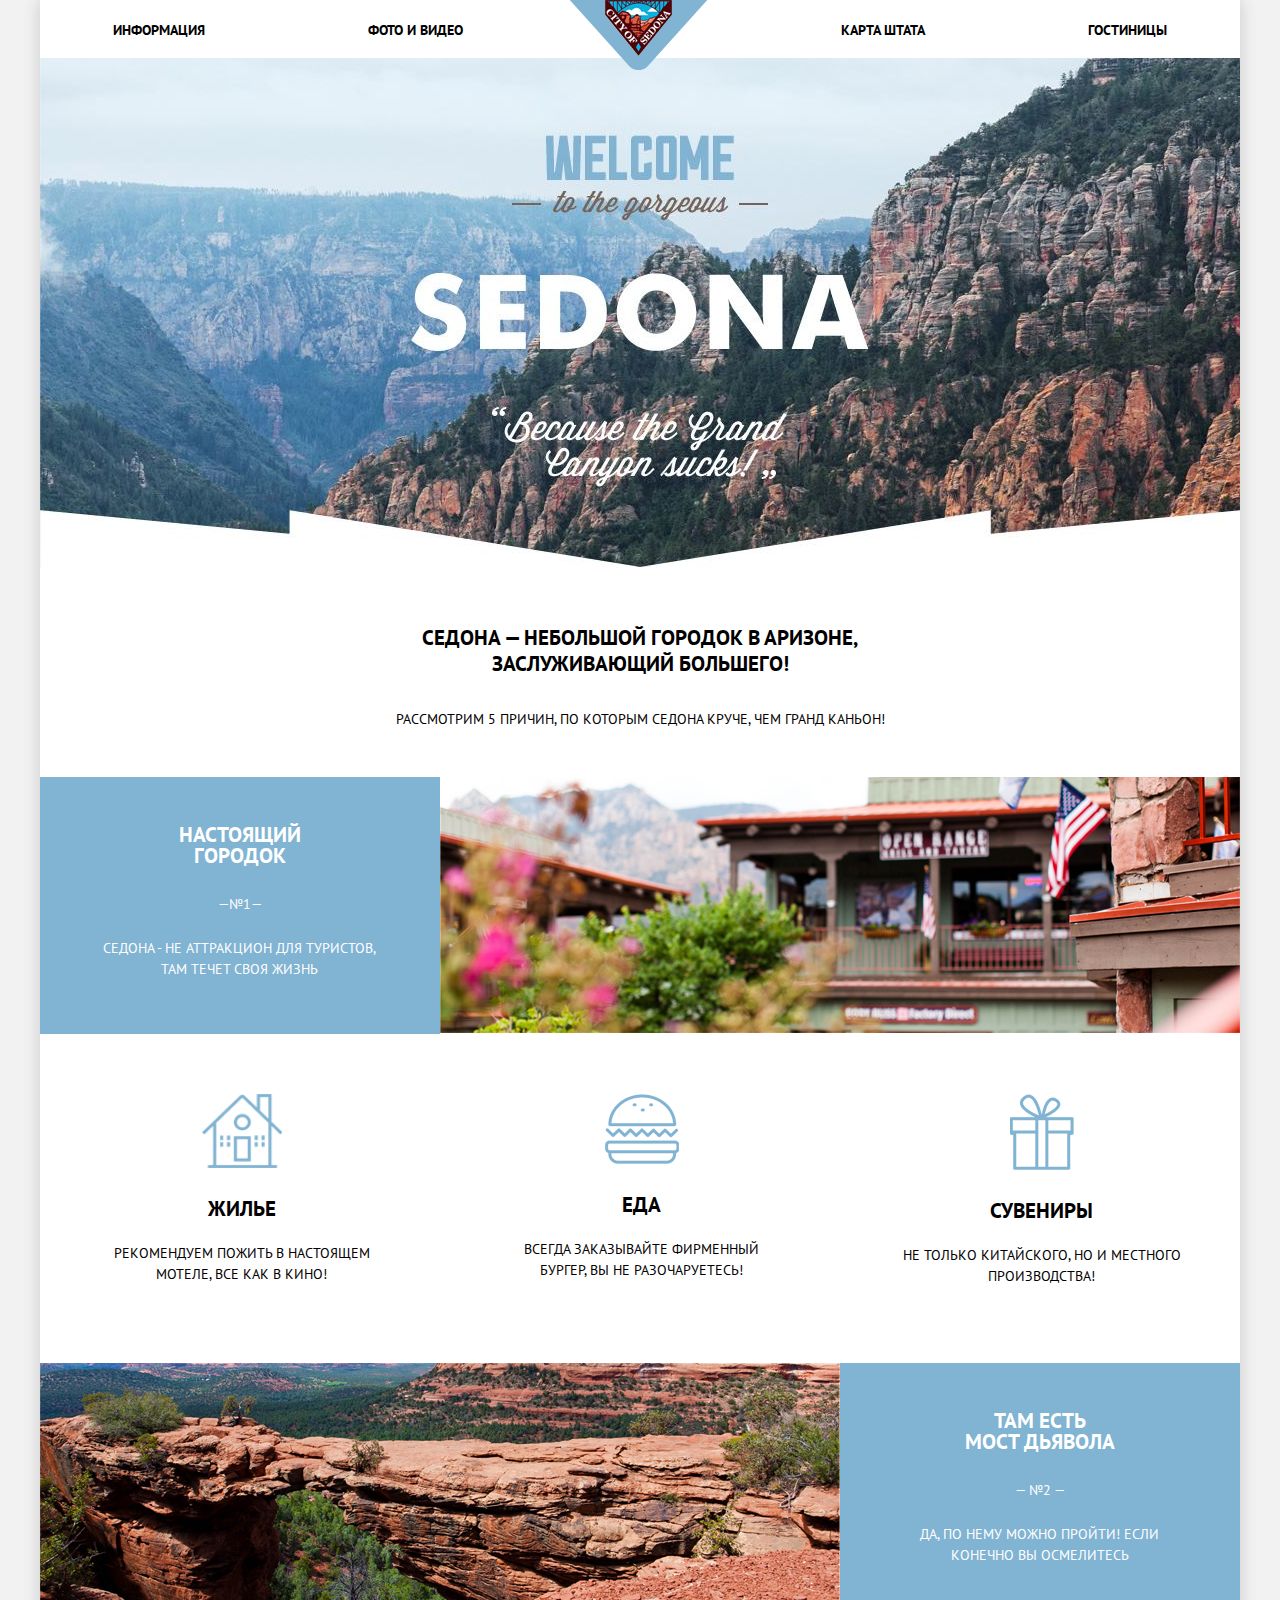
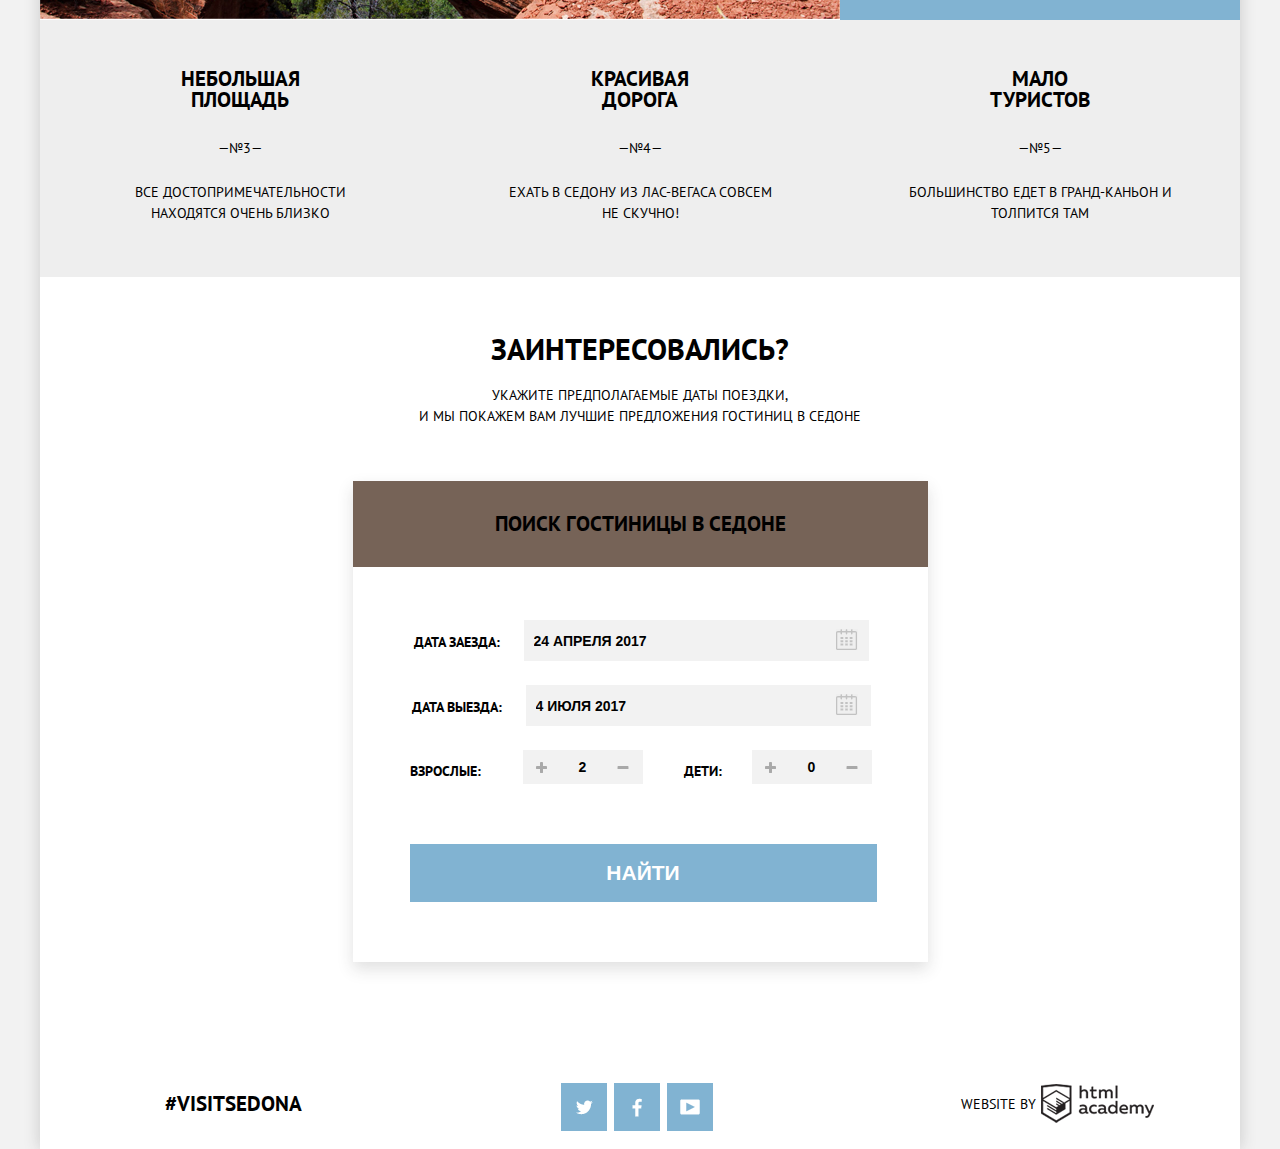
==== commit b6682080: "main-page" ====
--- a/index.html
+++ b/index.html
@@ -4,6 +4,7 @@
     <meta charset="utf-8">
     <title>HTML Academy: Седона</title>
 	<link href="css/css.css" rel="stylesheet">
+  <link href='//fonts.googleapis.com/css?family=PT Sans' rel='stylesheet'>
 	<script src="js/myscripts.js"></script>
   </head>
  <body>
@@ -17,53 +18,53 @@
          <li class="navigation nav-right"> <a href="#"> Карта штата </a> </li>
 	     <li class="navigation nav-right-b"> <a href="#"> Гостиницы </a> </li>
 	   </ul>
-	  </nav>  
+	  </nav>
 	 </div>
 	 <div class="logo">
 	   <a>
-	     <img src="img/logo-sedona.png" alt="logo" width="138" height="70"> 
-	   </a> 
+	     <img src="img/logo-sedona.png" alt="logo" width="138" height="70">
+	   </a>
 	 </div>
-	</header> 
-	 
+	</header>
+
 	<div class="main-image">
-      <img src = "img/main-image.jpg" alt="Welcome to the gorgeous Sedona" width="1200" height="510">	
+      <img src = "img/main-image.jpg" alt="Welcome to the gorgeous Sedona" width="1200" height="510">
 	</div>
 	<div class="about">
 	  <h2 class="main-sedona"> Седона &mdash; небольшой городок в Аризоне, <br> заслуживающий большего! </h2>
 	  <p class="text about"> Рассмотрим 5 причин, по которым Седона круче, чем Гранд Каньон! <p>
-	</div>  
+	</div>
 	<div class="reasons">
 	  <div class="reasons-text">
 	   <h2> Настоящий <br>городок </h2>
 	   <p class="text number"> &mdash;№1&mdash; </p>
-	   <p class="text"> Седона - не аттракцион для туристов, 
+	   <p class="text"> Седона - не аттракцион для туристов,
 	   <br> там течет своя жизнь  </p>
 	  </div>
-      <div class="reasons-img">	  
+      <div class="reasons-img">
 	   <img src="img/town-photo.jpg" alt="sedona" width="800" height="256">
 	  </div>
 	</div>
-	
+
 	  <div class="features">
 	   <div class="item">
-		     <img class="item-img" src="img/house.png" alt="accommodation" width="80" height="74"> 
+		     <img class="item-img" src="img/house.png" alt="accommodation" width="80" height="74">
 			 <h2 class="item-name">Жилье </h2>
 			 <p class="text"> Рекомендуем пожить в настоящем мотеле, все как в кино! </p>
 		</div>
-        <div class="item">		
-			 <img class="item-img" src="img/food.png" alt="food" width="74" height="70" > 
+        <div class="item">
+			 <img class="item-img" src="img/food.png" alt="food" width="74" height="70" >
 			 <h2 class="item-name">Еда </h2>
-			 <p class="text">Всегда заказывайте фирменный бургер, вы не разочаруетесь! </p>	
+			 <p class="text">Всегда заказывайте фирменный бургер, вы не разочаруетесь! </p>
 		</div>
 		<div class="item">
-			 <img class="item-img" src="img/souvenirs.png" alt="souvenirs" width="64" height="76"> 
+			 <img class="item-img" src="img/souvenirs.png" alt="souvenirs" width="64" height="76">
              <h2 class="item-name"> Сувениры </h2>
-		     <p class="text">Не только китайского, но и местного производства! </p>	
-	  </div>		 
-        </div>			 
-		
-		    
+		     <p class="text">Не только китайского, но и местного производства! </p>
+	  </div>
+        </div>
+
+
 	<div class="reasons-bridge">
 	 <div class="reasons-text">
 	  <h2> Там есть <br> мост дьявола </h2>
@@ -72,110 +73,114 @@
 	 </div>
 	 <div class="bridge-img">
 	  <img src="img/canyon-photo.jpg" alt="bridge" width="800" height="256">
-	 </div> 
-	</div>  
-	
+	 </div>
+	</div>
+
 	<div class="reasons-numbers">
 	 <div class="reasons-small">
 	  <h2> Небольшая <br> площадь </h2>
 	  <p class="text number"> &mdash;№3&mdash; </p>
 	  <p class="text"> Все достопримечательности находятся очень близко </p>
-	 </div> 
+	 </div>
 
-     <div class="reasons-small"> 	 
+     <div class="reasons-small">
 	  <h2> Красивая<br> дорога </h2>
 	  <p class="text number"> &mdash;№4&mdash; </p>
-      <p class="text"> Ехать в Седону из Лас-Вегаса совсем не скучно! </p>	 
+      <p class="text"> Ехать в Седону из Лас-Вегаса совсем не скучно! </p>
      </div>
-     
+
 	 <div class="reasons-small">
 	  <h2> Мало <br> туристов </h2>
 	  <p class="text number"> &mdash;№5&mdash; </p>
-	  <p class="text"> Большинство едет в Гранд-Каньон и толпится там </p>		 
-	 </div> 
+	  <p class="text"> Большинство едет в Гранд-Каньон и толпится там </p>
+	 </div>
 	 <div class="clear"> </div>
-	</div> 
+	</div>
   <div class="booking">
     <div class="int">
 	 <h1 class="headertext"> Заинтересовались? </h1>
 	 <p class="text"> Укажите предполагаемые даты поездки,<br> и мы покажем вам лучшие предложения гостиниц в седоне </p>
-	</div> 
+	</div>
 	<div class="search">
 	   <div class="button-sedona">
-	     <a class="search-sedona" href="#"> <h2 class="search-sedona2">Поиск гостиницы в Седоне </h2></a>
-	   </div>	  
-	 <div class="modal-form"  
+	     <a class="search-sedona" href="#"> Поиск гостиницы в Седоне </a>
+	   </div>
+	 <div class="modal-form"
 	 <form class="booking-form" action="#" method="get">
 	  <div class="date">
 	   <div class="container-dates">
 	   <div class="in">
 	    <label> Дата заезда: </label>
-	    <input type="text" name="arrival" value="24 апреля 2017"> 
+	    <input type="text" name="arrival" value="24 апреля 2017">
         <button class="datepicker" type="button"> Календарь </button>
        </div>
-	  </div>  
+	  </div>
 	  <div class="container-dates">
-       <div class="in">	   
-	    <label> Дата выезда:		</label>
-	    <input type="text" name="departure" value="4 июля 2017">
-		<button class="datepicker" type="button"> Календарь </button>	
+       <div class="in">
+	       <label> Дата выезда:		</label>
+	       <input type="text" name="departure" value="4 июля 2017">
+		     <button class="datepicker1" type="button"> Календарь </button>
 	   </div>
 	  </div>
-	 </div> 
-      <div class="visitors"> 
-	   <div class="ad-container">
-	    <div class="ad">
-        <label> Взрослые: </label>  
-	    <input type="text" name="adults" value="2"> 
-		<button class="plus"> + </button>
-		<button class="minus"> - </button>
-		</div> 
+	 </div>
+      <div class="visitors">
+	      <div class="ad-container">
+	        <div class="ad">
+            <label> Взрослые: </label>
+            <div class="adults-number">
+             <button class="plus"> + </button>
+	           <input type="text" name="adults" value="2">
+		         <button class="minus"> - </button>
+           </div>
+		      </div>
 	   </div>
 	   <div class="kd-container">
-        <div class="kd"> 	   
-	     <label> Дети: </label>
-	     <input type="text" name="kids" value="0"> 
-		 <button class="plus1"> + </button>
-		 <button class="minus1"> - </button>
-	   </div>	
+        <div class="kd">
+	        <label> Дети: </label>
+           <div class="kids-number">
+             <button class="plus"> + </button>
+	           <input type="text" name="kids" value="0">
+		         <button class="minus"> - </button>
+          </div>
+	      </div>
 	   </div>
-	  </div>	
-	    <input type="submit" value="Найти"> 
+	  </div>
+	    <input type="submit" value="Найти">
 	</form>
-	</div>	
-    </div>	
+	</div>
+    </div>
 	</div>
 	<div class="map">
 <iframe src="https://www.google.com/maps/embed?pb=!1m14!1m8!1m3!1d419695.0617695173!2d-111.79049445338202!3d34.73372980550808!3m2!1i1024!2i768!4f13.1!3m3!1m2!1s0x872da132f942b00d%3A0x5548c523fa6c8efd!2sSedona%2C+AZ+86336!5e0!3m2!1sen!2sus!4v1494018096665" width="1200" height="480" frameborder="0" style="border:0"></iframe>
 	 </div>
 <footer class="main-footer">
-   <div class="container2"> 
-     <section class="hashtag"> 
+   <div class="container2">
+     <section class="hashtag">
        #Visitsedona
      </section>
 	 <section class="social">
 	  <a class="social-btn social-btn-tw" href="#"> <span class="icon">Twitter</span> </a>
       <a class="social-btn social-btn-fb" href="#"> <span class="icon">Facebook</span> </a>
       <a class="social-btn social-btn-youtube" href="#"><span class="icon"> Youtube</span></a>
-	 </section> 
+	 </section>
 	 <section class="copyright">
 	 <p class="cop-text"> website by </p>
 	 <a class="cop-image" href="https://htmlacademy.ru/intensive/htmlcss">html academy </a>
 	 </section>
-	</div> 
-</footer>	 
+	</div>
+</footer>
    </div>
  <script>
- 
+
      var link = document.querySelector(".search-sedona");
 	 var popup = document.querySelector(".modal-form");
-	 
+
      link.addEventListener("click",function(evt){
       evt.preventDefault();
       popup.classList.toggle("modal-form-none");
-	  
+
      });
-  
+
  </script>
  </body>
 </html>
--- a/css/css.css
+++ b/css/css.css
@@ -1,40 +1,41 @@
 body {
-	font-family:"PT Sans", "Verdana", "sans-serif";
+	font-family:'PT Sans', "Verdana", "sans-serif";
 	line-height: 26px;
 	background-color:#f2f2f2;
 	max-width: 1200px;
 	margin: 0px auto;
 	padding:0;
-	
-	
-}
+
+
+}
+
 
 .page-container{
-	background-color:white; 
+	background-color:white;
 	box-shadow: 0px 0px 15px 0px rgba(50, 50, 50, 0.21);
 	max-width: 1200px;
 	margin: 0px auto;
 }
 .main-navigator {
 	font-size: 14px;
-	font-weight: bold; 
+	font-weight: bold;
 	text-transform: uppercase;
-	position: relative; 
-	width: 1054px; 
+	position: relative;
+	width: 1054px;
 	padding-left:73px;
 	padding-right:73px;
-	
-	
+
+
 }
 .container {
 	width:1200px;
 	height: 41px;
-    align-items: center; 
-	padding-top:17px; 
+    align-items: center;
+	padding-top:17px;
 	background-color:white;
-	
-}
-header { 
+
+}
+header {
     margin:0;
 	position: relative;
 }
@@ -46,15 +47,15 @@
 .nav{
 	display: flex;
 	padding:0;
-	text-align:center; 
+	text-align:center;
 	justify-content: space-between;
 	margin:0;
 
 ;
 }
 .navigation{
-    font-size: 14px; 
-	margin:0; 
+    font-size: 14px;
+	margin:0;
 	padding:0;
 	list-style-type:none;
 }
@@ -64,15 +65,15 @@
 
 }
 
-.nav-right{ 
+.nav-right{
   margin-left:215px;
 
 }
 .item {
 	width:33.333%;
-	height:124px; 
-    padding: 60px 57px 70px 60px; 
-    text-align: center; 
+	height:124px;
+    padding: 60px 57px 70px 60px;
+    text-align: center;
 }
 .item-img{
 	padding-bottom:23px;
@@ -82,7 +83,7 @@
 }
 .nav-right-b{
 	padding:0;
-	
+
 
 }
 .main-image{
@@ -91,69 +92,69 @@
 .about {
 	text-align:center;
 	margin-top:50px;
-	margin-bottom:58px; 
+	margin-bottom:58px;
 	height:94px;
 
 }
 .text.about{
 	margin-top:32px;
-	
+
 }
 .main-sedona{
 	line-height:26px;
 }
 .features {
-	display:flex; 
-    flex-direction: row; 
-	justify-content: space-between; 
-    width:100%;  
+	display:flex;
+    flex-direction: row;
+	justify-content: space-between;
+    width:100%;
 	height:329px;
 }
 
 
 
 .reasons {
-	display: flex; 
+	display: flex;
 }
 .reasons-bridge {
-	display:flex; 
-	flex-direction: row-reverse; 
+	display:flex;
+	flex-direction: row-reverse;
 }
 .reasons-text {
-	text-align: center; 
+	text-align: center;
 	width: 400px;
-	height: 210px; 
+	height: 210px;
 	background-color: rgb(129, 179, 210);
-	color: white; 
+	color: white;
 	padding:47px 48px 0px 47px;
-	
+
 }
 .bridge-img {
-	min-height: 250px;  
+	min-height: 250px;
 	line-height: 0;
 }
-.reasons-img { 
-	height: 250px; 
+.reasons-img {
+	height: 250px;
 }
 
 .text.number{
 	margin-top:28px;
 	margin-bottom:23px;
-	
+
 }
 .reasons-numbers{
    display:flex;
-   flex-direction: row; 
-   width:100%;  
+   flex-direction: row;
+   width:100%;
 }
 
 .reasons-small{
    width: 33.333%;
-   height: 149px; 
-   padding: 48px 68px 60px 68px;  
-   text-align: center; 
+   height: 149px;
+   padding: 48px 68px 60px 68px;
+   text-align: center;
    background-color: rgb(238,238,238);
-   
+
 }
 
 a:link{
@@ -164,23 +165,23 @@
 
 .booking {
     height:295px;
-	text-align: center; 
-	margin: auto; 
+	text-align: center;
+	margin: auto;
 	position:relative;
 	left:0px;
-	
+
 }
 .modal-form{
-	width:462px; 
+	width:462px;
 	height:282px;
-	margin: auto; 
-	top: 100%; 
+	margin: auto;
+	top: 100%;
 	margin-top:53px;
 	margin-bottom:60px;
 	padding-left:57px;
 	padding-right:56px;
 	display:block;
-  
+
 }
 
 .modal-form-none{
@@ -192,36 +193,39 @@
 .int {
 	padding-top:40px;
 	padding-bottom:40px;
-	margin: 0px auto; 
-	
+	margin: 0px auto;
+
 }
 .button-sedona {
 	background-color: rgb(118,99,87);
-	padding:20px 138px 20px 138px;
 	margin:auto;
-	height:46px;
-	
-}	
+	height:86px;
+
+}
 .search {
-	width:575px; 
-	background-color: white; 
-	margin:auto; 
-	left: 0; 
+	width:575px;
+	background-color: white;
+	margin:auto;
+	left: 0;
 	right: 0;
-	position:absolute; 
+	position:absolute;
 	box-shadow: 0px 7px 15px 0px rgba(50, 50, 50, 0.15);
 
 }
 .search-sedona{
 	color:white;
 	text-decoration:none;
+	font-size:21px;
+	text-transform: uppercase;
+	font-weight: bold;
+	line-height: 86px;
 }
 .howtosort{
 	display:flex;
 	justify-content:space-between;
 	margin:0px;
 }
-	
+
 .sort1 {
 	list-style-type:none;
 	padding-left:10px;
@@ -236,10 +240,29 @@
     background-repeat: no-repeat;
 	border:none;
 	position:absolute;
-	right:10px;
-	top:8px;
+	right:70px;
+	top:148px;
 	outline:none;
-	
+
+}
+.datepicker1{
+	background-image:url(../img/calendar.png);
+	font-size:0px;
+	height:21px;
+	width:22px;
+	background-position: top left;
+    background-repeat: no-repeat;
+	border:none;
+	position:absolute;
+	right:70px;
+	top:213px;
+	outline:none;
+}
+.datepicker1:hover{
+	background-image:url(../img/calendar-black.png);
+}
+.datepicker1:focus{
+	background-image:url(../img/calendar-blue.png);
 }
 .datepicker:hover{
 	background-image:url(../img/calendar-black.png);
@@ -248,13 +271,20 @@
 	background-image:url(../img/calendar-blue.png);
 }
 input[name="departure"],
-    [name="arrival"]  {
-	width: 286px;
-    height: 39px;
-    padding-right: 50px;
+     [name="arrival"]  {
+	width: 292px;
+  height: 39px;
+  padding-right: 43px;
+	padding-left:10px;
 	margin:0;
 	background-color:#f2f2f2;
 	border:none;
+}
+input[name="departure"]{
+	margin-left: 20px;
+}
+input[name="arrival"]{
+	margin-left:20px;
 }
 input[value="4 июля 2017"],
    [value="24 апреля 2017"]
@@ -262,9 +292,9 @@
 	 font-size:14px;
      line-height:26px;
      text-transform:uppercase;
-     font-weight:bold;	
-     margin-left:5px;
-	padding-left:14px;
+     font-weight:bold;
+
+
 }
 input[type="submit"]{
 	width:467px;
@@ -281,14 +311,13 @@
 input[name="kids"],
    [name="adults"]
 {
-	width:120px;
-	height:33px;
+	width:33%;
 	background-color:#f2f2f2;
 	border:none;
 	font-size:14px;
     line-height:26px;
     text-transform:uppercase;
-    font-weight:bold;	
+    font-weight:bold;
 	text-align:center;
 }
 input:focus{
@@ -298,10 +327,10 @@
 	background-color:#ebebeb;
 }
 input[name="adults"]{
-	margin-left:36px;
+	width:33%;
 }
 input[name="kids"]{
-	margin-left:27px;
+
 }
 input[type=submit]:hover{
 	background-color:#669ec0;
@@ -311,6 +340,100 @@
 	color:#88b6d1;
 }
 .plus{
+	border:none;
+	font-size:0;
+	background-image:url(../img/plus.png);
+	background-repeat: no-repeat;
+	background-position: center;
+	width:33%;
+	height:34px;
+	background-color:#f2f2f2;
+	outline:none;
+}
+.plus:hover{
+	background-image:url(../img/black-plus.png);
+}
+.plus:focus{
+	background-image:url(../img/blue-plus.png);
+}
+.minus:hover{
+	background-image:url(../img/black-minus.png);
+}
+.minus:focus{
+	background-image:url(../img/blue-minus.png);
+}
+
+.plus1:hover{
+	background-image:url(../img/black-plus.png);
+}
+.plus1:focus{
+	background-image:url(../img/blue-plus.png);
+}
+.minus1:hover{
+	background-image:url(../img/black-minus.png);
+}
+.minus1:focus{
+
+}
+
+.ad-container{
+	height:44px;
+	margin:0;
+}
+.ad{
+	display:flex;
+}
+.kd-container{
+	height:44px;
+	margin:0;
+}
+.kd{
+	display:flex;
+}
+.visitors{
+	display:flex;
+	justify-content:space-between;
+}
+.adults-number,
+.kids-number{
+	width:120px;
+	display: flex;
+	height: 34px;
+
+}
+
+.adults-number{
+	margin-left: 42px;
+}
+.kids-number{
+	margin-left:30px;
+}
+.minus{
+	border:none;
+	font-size:0;
+	background-image:url(../img/minus.png);
+	background-repeat: no-repeat;
+	background-position:center;
+	width:33%;
+	height:34px;
+	background-color:#f2f2f2;
+	outline:none;
+
+}
+.minus1{
+	border:none;
+	font-size:0;
+	background-image:url(../img/minus.png);
+	background-repeat: no-repeat;
+	width:11px;
+	height:11px;
+	background-color:#f2f2f2;
+	position:absolute;
+	left:84px;
+	top:17px;
+	outline:none;
+}
+.plus1{
 	border:none;
 	font-size:0;
 	background-image:url(../img/plus.png);
@@ -323,96 +446,13 @@
 	top:13px;
 	outline:none;
 }
-.plus:hover{
-	background-image:url(../img/black-plus.png);
-}
-.plus:focus{
-	background-image:url(../img/blue-plus.png);
-}
-.minus:hover{
-	background-image:url(../img/black-minus.png);
-}
-.minus:focus{
-	background-image:url(../img/blue-minus.png);
-}
-
-.plus1:hover{
-	background-image:url(../img/black-plus.png);
-}
-.plus1:focus{
-	background-image:url(../img/blue-plus.png);
-}
-.minus1:hover{
-	background-image:url(../img/black-minus.png);
-}
-.minus1:focus{
-	
-}
-.kd-container{
-	width:192px;
-	height:44px;
-	margin:0;
-}
-.kd{
-	position:relative;
-}
-.visitors{
-	display:flex;
-	justify-content:space-between;
-}
-.minus{
-	border:none;
-	font-size:0;
-	background-image:url(../img/minus.png);
-	background-repeat: no-repeat;
-	width:11px;
-	height:11px;
-	background-color:#f2f2f2;
-	position:absolute;
-	left:125px;
-	top:15px;
-	outline:none;
-
-}
-.minus1{
-	border:none;
-	font-size:0;
-	background-image:url(../img/minus.png);
-	background-repeat: no-repeat;
-	width:11px;
-	height:11px;
-	background-color:#f2f2f2;
-	position:absolute;
-	left:84px;
-	top:15px;
-	outline:none;
-}
-.plus1{
-	border:none;
-	font-size:0;
-	background-image:url(../img/plus.png);
-	background-repeat: no-repeat;
-	width:11px;
-	height:11px;
-	background-color:#f2f2f2;
-	position:absolute;
-	right:15px;
-	top:13px;
-	outline:none;
-}
-
-.ad-container{
-	width:233px;
-	margin:0;
-}
-.ad{
-	position:relative;
+
+
 }
 .in{
 	display:flex;
 	margin-bottom:27px;
 	justify-content:space-between;
-	position:relative;
 }
 
 .container-dates{
@@ -434,7 +474,7 @@
 	line-height: 24px;
 	text-transform: uppercase;
 	padding-bottom:4px;
-	
+
 }
 .search-sedona2{
 	margin-top:10px;
@@ -442,28 +482,28 @@
 
 h2{
 	font-size: 21px;
-	font-weight: bold; 
-	text-transform: uppercase; 
-	line-height:21px; 
+	font-weight: bold;
+	text-transform: uppercase;
+	line-height:21px;
 	margin:0px;
-	
+
 }
 .text{
 	font-size: 14px;
 	text-transform: uppercase;
-	font-weight: normal; 
+	font-weight: normal;
 	line-height:21px;
-	
+
 
 }
 
 legend {
 	font-size: 16px;
-	font-weight: bold; 
-	text-transform: uppercase; 
+	font-weight: bold;
+	text-transform: uppercase;
 	line-height: 21px;
 	padding-bottom:7px;
-	
+
 }
 .sort{
 	display:flex;
@@ -471,38 +511,38 @@
 .sort1 {
 	font-size: 12px;
 	line-height: 18px;
-	text-transform: uppercase; 
+	text-transform: uppercase;
 }
 .container2 {
 	width:100%;
-	display:flex; 
-	
+	display:flex;
+
 }
 .main-footer{
 	padding-bottom:18px;
-	padding-top:18px; 
-	position:relative; 
-	overflow: hidden; 
+	padding-top:18px;
+	position:relative;
+	overflow: hidden;
 	display:flex;
 }
 .hashtag {
-	width:33.333%; 
-	font-size:21px; 
-	line-height: 26px; 
-	text-transform:uppercase; 
-	font-weight: bold; 
+	width:33.333%;
+	font-size:21px;
+	line-height: 26px;
+	text-transform:uppercase;
+	font-weight: bold;
 	margin:auto;
-	padding-left: 125px; 
+	padding-left: 125px;
 
 }
 
 .cop-text {
-	width:80px; 
-	vertical-align:middle; 
+	width:80px;
+	vertical-align:middle;
 	font-size:14px;
 	line-height:26px;
 	text-transform:uppercase;
-	
+
 }
 .cop-image{
 	background-image:url(../img/logo-htmlacademy.png);
@@ -524,14 +564,14 @@
 
 .copyright{
 	width:33.333%;
-	padding-left:120px; 
-	display:flex; 
+	padding-left:120px;
+	display:flex;
 }
 .social {
 	width:33.333%;
-	padding-left:117px; 
+	padding-left:117px;
 	display:block;
-	
+
 
 }
 .social-btn{
@@ -546,7 +586,7 @@
 	background-image:url(../img/t.png);
 	margin:auto;
 	background-repeat:no-repeat;
-	background-position: center; 
+	background-position: center;
 }
 .social-btn:hover{
 	background-color:#669ec0;
@@ -561,7 +601,7 @@
 	background-image:url(../img/f.png);
 	margin-left:3px;
 	background-repeat:no-repeat;
-	background-position: center; 
+	background-position: center;
 }
 .social-btn-fb:focus{
 	background-image:url(../img/fo.png);
@@ -573,15 +613,15 @@
 	background-image:url(../img/y.png);
 	margin-left:3px;
 	background-repeat:no-repeat;
-	background-position: center; 
+	background-position: center;
 }
 .social-btn-youtube:focus{
 	background-image:url(../img/yo.png);
 }
 .all-search{
-	border:none; 
-	display:flex; 
-	height:193px; 
+	border:none;
+	display:flex;
+	height:193px;
 	background-image:url(../img/filter-background.png);
 	padding-top:27px;
 	padding-left:68px;
@@ -589,18 +629,18 @@
 }
 .search-inf{
 	width:240px;
-	border:none; 
-	padding:0px; 
+	border:none;
+	padding:0px;
 }
 .search-accomodation{
 	width:288px;
-	border:none; 
+	border:none;
 	padding:0px;
 }
 .filter {
-	width:327px; 
-	border:none; 
-	margin-left:240px; 
+	width:327px;
+	border:none;
+	margin-left:240px;
 	padding:0;
 }
 .sort{
@@ -610,42 +650,42 @@
 	margin-left:73px;
 	padding-top:30px;
 	padding-right:73px;
-	
+
 }
 .results {
-	display: flex; 
-	flex-direction:column;	
+	display: flex;
+	flex-direction:column;
 }
 .updown{
-	margin-left: auto; 
-}
-.hotel { 
+	margin-left: auto;
+}
+.hotel {
     display:flex;
 	width:1200px;
-	justify-content:space-between; 
+	justify-content:space-between;
 }
 .motel{
 	display:flex;
 }
 .apartments {
-	display:flex; 
+	display:flex;
 }
 .rating {
-	margin-left:auto; 
+	margin-left:auto;
 	margin-right:70px;
 	padding-top:18px;
 }
 .image-block{
 	width:135px;
 	height:90px;
-	margin-left:73px; 
+	margin-left:73px;
 	margin-top:18px;
 
 }
 .text-block{
-	width:362px; 
+	width:362px;
 	height:135px;
-	margin-left:30px; 
+	margin-left:30px;
 	padding-top:18px;
 }
 .filer-range{
@@ -654,18 +694,18 @@
 .price-controls{
 	height:36px;
 	margin-bottom:20px;
-	border:2px solid #ffffff; 
-	border-radius:2px; 
+	border:2px solid #ffffff;
+	border-radius:2px;
 	font-size: 0;
 	position: relative;
 
 }
 .price-controls label{
 	display:inline-block;
-	font-size:14px; 
+	font-size:14px;
 	line-height:38px;
 	vertical-align:top;
-	cursor:pointer; 
+	cursor:pointer;
 }
 .price-controls .min-price,
 .price-controls .max-price {
@@ -740,4 +780,4 @@
 .btn-transparent:hover {
   color: #000000;
   background: #ffffff;
-}+}
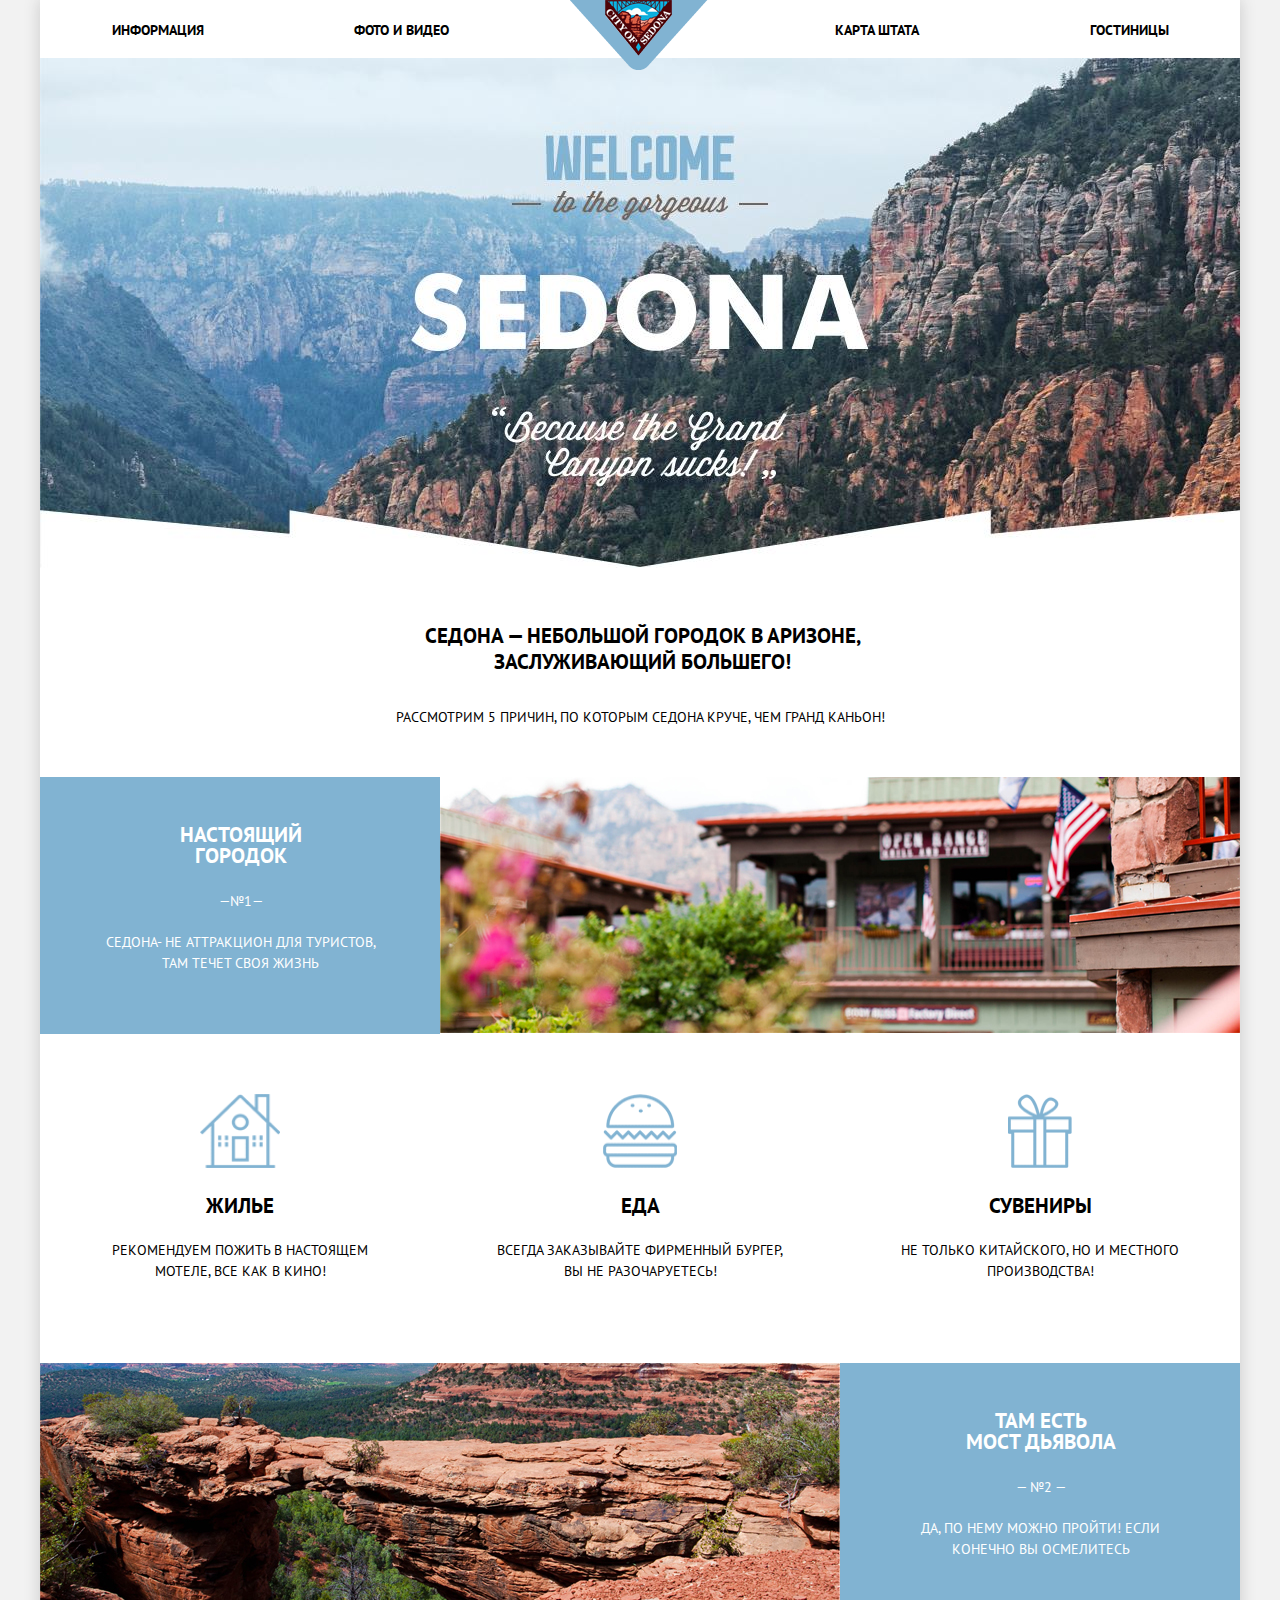
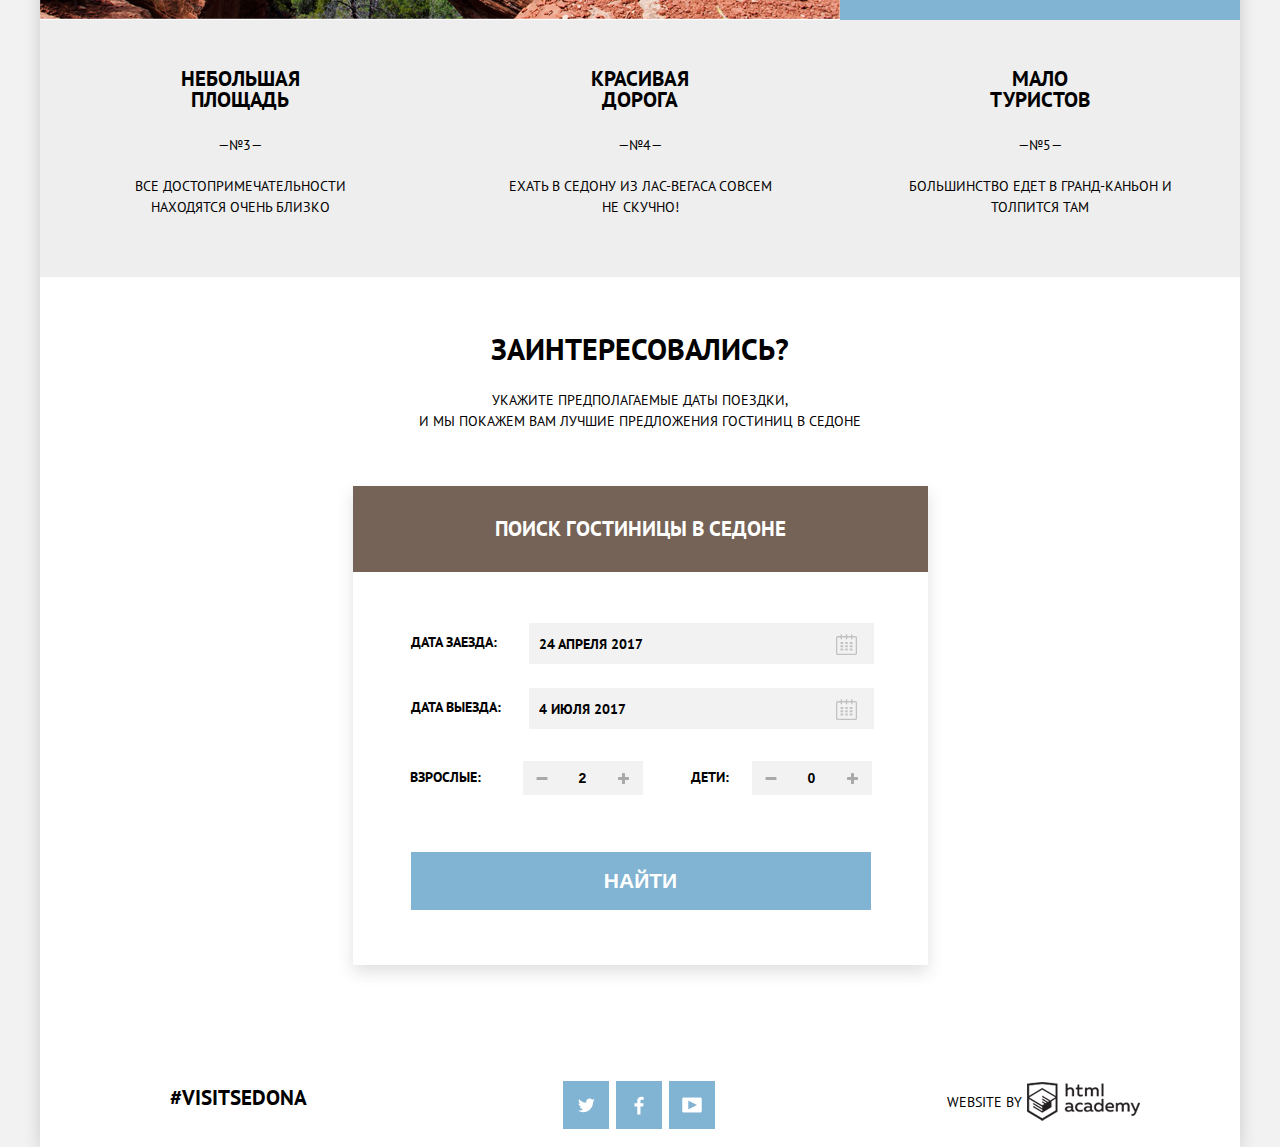
==== commit f4ecccf6: "main+second" ====
--- a/index.html
+++ b/index.html
@@ -4,20 +4,20 @@
     <meta charset="utf-8">
     <title>HTML Academy: Седона</title>
 	<link href="css/css.css" rel="stylesheet">
-  <link href='//fonts.googleapis.com/css?family=PT Sans' rel='stylesheet'>
+  <link href='//fonts.googleapis.com/css?family=PT+Sans' rel='stylesheet'>
 	<script src="js/myscripts.js"></script>
   </head>
  <body>
    <div class="page-container">
-    <header class="main-header">
-	 <div class="container">
-	  <nav class="main-navigator">
-       <ul class="nav">
-	     <li class="navigation nav-left"> <a href="#"> Информация </a> </li>
-	     <li class="navigation nav-left"> <a href="#"> Фото и видео </a> </li>
+     <header class="main-header">
+	    <div class="container">
+	     <nav class="main-navigator">
+        <ul class="nav">
+	       <li class="navigation nav-left"> <a href="#"> Информация </a> </li>
+	       <li class="navigation nav-left1"> <a href="#"> Фото и видео </a> </li>
          <li class="navigation nav-right"> <a href="#"> Карта штата </a> </li>
-	     <li class="navigation nav-right-b"> <a href="#"> Гостиницы </a> </li>
-	   </ul>
+	       <li class="navigation nav-right-b"> <a href="#"> Гостиницы </a> </li>
+	    </ul>
 	  </nav>
 	 </div>
 	 <div class="logo">
@@ -38,7 +38,7 @@
 	  <div class="reasons-text">
 	   <h2> Настоящий <br>городок </h2>
 	   <p class="text number"> &mdash;№1&mdash; </p>
-	   <p class="text"> Седона - не аттракцион для туристов,
+	   <p class="text"> Седона- не аттракцион для туристов,
 	   <br> там течет своя жизнь  </p>
 	  </div>
       <div class="reasons-img">
@@ -53,12 +53,12 @@
 			 <p class="text"> Рекомендуем пожить в настоящем мотеле, все как в кино! </p>
 		</div>
         <div class="item">
-			 <img class="item-img" src="img/food.png" alt="food" width="74" height="70" >
+			 <img class="item-img" src="img/food.png" alt="food" width="74" height="74" >
 			 <h2 class="item-name">Еда </h2>
 			 <p class="text">Всегда заказывайте фирменный бургер, вы не разочаруетесь! </p>
 		</div>
 		<div class="item">
-			 <img class="item-img" src="img/souvenirs.png" alt="souvenirs" width="64" height="76">
+			 <img class="item-img" src="img/souvenirs.png" alt="souvenirs" width="64" height="74">
              <h2 class="item-name"> Сувениры </h2>
 		     <p class="text">Не только китайского, но и местного производства! </p>
 	  </div>
@@ -105,7 +105,7 @@
 	   <div class="button-sedona">
 	     <a class="search-sedona" href="#"> Поиск гостиницы в Седоне </a>
 	   </div>
-	 <div class="modal-form"
+	 <div class="modal-form">
 	 <form class="booking-form" action="#" method="get">
 	  <div class="date">
 	   <div class="container-dates">
@@ -128,9 +128,9 @@
 	        <div class="ad">
             <label> Взрослые: </label>
             <div class="adults-number">
+             <button class="minus"> - </button>
+	           <input type="text" name="adults" value="2">
              <button class="plus"> + </button>
-	           <input type="text" name="adults" value="2">
-		         <button class="minus"> - </button>
            </div>
 		      </div>
 	   </div>
@@ -138,9 +138,9 @@
         <div class="kd">
 	        <label> Дети: </label>
            <div class="kids-number">
+             <button class="minus"> - </button>
+	           <input type="text" name="kids" value="0">
              <button class="plus"> + </button>
-	           <input type="text" name="kids" value="0">
-		         <button class="minus"> - </button>
           </div>
 	      </div>
 	   </div>
@@ -151,7 +151,7 @@
     </div>
 	</div>
 	<div class="map">
-<iframe src="https://www.google.com/maps/embed?pb=!1m14!1m8!1m3!1d419695.0617695173!2d-111.79049445338202!3d34.73372980550808!3m2!1i1024!2i768!4f13.1!3m3!1m2!1s0x872da132f942b00d%3A0x5548c523fa6c8efd!2sSedona%2C+AZ+86336!5e0!3m2!1sen!2sus!4v1494018096665" width="1200" height="480" frameborder="0" style="border:0"></iframe>
+<iframe src="https://www.google.com/maps/embed?pb=!1m14!1m8!1m3!1d419695.0617695173!2d-111.79049445338202!3d34.73372980550808!3m2!1i1024!2i768!4f13.1!3m3!1m2!1s0x872da132f942b00d%3A0x5548c523fa6c8efd!2sSedona%2C+AZ+86336!5e0!3m2!1sen!2sus!4v1494018096665" width="1200" height="480"  style="border:0"></iframe>
 	 </div>
 <footer class="main-footer">
    <div class="container2">
--- a/css/css.css
+++ b/css/css.css
@@ -1,783 +1,909 @@
 body {
-	font-family:'PT Sans', "Verdana", "sans-serif";
-	line-height: 26px;
-	background-color:#f2f2f2;
-	max-width: 1200px;
-	margin: 0px auto;
-	padding:0;
-
-
-}
-
-
-.page-container{
-	background-color:white;
-	box-shadow: 0px 0px 15px 0px rgba(50, 50, 50, 0.21);
-	max-width: 1200px;
-	margin: 0px auto;
+    font-family: 'PT Sans', "Verdana", "sans-serif";
+    line-height: 26px;
+    background-color: #f2f2f2;
+    width: 1200px;
+    margin: 0px auto;
+    padding: 0;
+}
+.page-container {
+    background-color: white;
+    box-shadow: 0px 0px 15px 0px rgba(50, 50, 50, 0.21);
+    max-width: 1200px;
+    margin: 0px auto;
 }
 .main-navigator {
-	font-size: 14px;
-	font-weight: bold;
-	text-transform: uppercase;
-	position: relative;
-	width: 1054px;
-	padding-left:73px;
-	padding-right:73px;
-
-
+    font-size: 14px;
+    font-weight: bold;
+    text-transform: uppercase;
+    position: relative;
+    width: 1054px;
+    padding-left: 73px;
+    padding-right: 73px;
+    margin-left: 15px;
 }
 .container {
-	width:1200px;
-	height: 41px;
+    width: 1200px;
+    height: 41px;
     align-items: center;
-	padding-top:17px;
-	background-color:white;
-
+    padding-top: 17px;
+    background-color: white;
 }
 header {
-    margin:0;
-	position: relative;
+    margin: 0;
+    position: relative;
 }
 .logo {
     position: absolute;
-	top:0px;
-	left:530px;
-}
-.nav{
-	display: flex;
-	padding:0;
-	text-align:center;
-	justify-content: space-between;
-	margin:0;
-
-;
-}
-.navigation{
-    font-size: 14px;
-	margin:0;
-	padding:0;
-	list-style-type:none;
-}
-
-.nav-left{
-	padding:0;
-
-}
-
-.nav-right{
-  margin-left:215px;
-
+    top: 0px;
+    left: 530px;
+}
+.nav {
+    display: flex;
+    padding: 0;
+    text-align: center;
+    justify-content: space-between;
+    margin: 0;
+    color: black;
+}
+a {
+    color: black;
+    text-decoration: none;
+}
+.navigation {
+    font-size: 14px;
+    line-height: 26px;
+    margin: 0;
+    padding: 0;
+    list-style-type: none;
+    font-family: 'pt sans';
+}
+.nav-left {
+    padding: 0;
+    margin-left: -16px;
+}
+.nav-left1 {
+    margin-left: -21px;
+}
+.nav-right {
+    margin-left: 215px;
 }
 .item {
-	width:33.333%;
-	height:124px;
-    padding: 60px 57px 70px 60px;
+    width: 33.333%;
+    height: 124px;
+    padding: 60px 57px 70px 57px;
     text-align: center;
 }
-.item-img{
-	padding-bottom:23px;
-}
-.item-name{
-	padding-bottom:10px;
-}
-.nav-right-b{
-	padding:0;
-
-
-}
-.main-image{
-	width:100%;
+.item-img {
+    padding-bottom: 20px;
+}
+.item-name {
+    padding-bottom: 10px;
+}
+.nav-right-b {
+    padding: 0;
+    margin-right: 13px;
+}
+.main-image {
+    width: 100%;
 }
 .about {
-	text-align:center;
-	margin-top:50px;
-	margin-bottom:58px;
-	height:94px;
-
-}
-.text.about{
-	margin-top:32px;
-
-}
-.main-sedona{
-	line-height:26px;
+    text-align: center;
+    margin-top: 48px;
+    margin-bottom: 58px;
+    height: 96px;
+}
+.text.about {
+    margin-top: 32px;
+}
+.main-sedona {
+    line-height: 26px;
+    margin-left: 5px;
 }
 .features {
-	display:flex;
+    display: flex;
     flex-direction: row;
-	justify-content: space-between;
-    width:100%;
-	height:329px;
-}
-
-
-
+    justify-content: space-between;
+    width: 100%;
+    height: 329px;
+}
 .reasons {
-	display: flex;
+    display: flex;
 }
 .reasons-bridge {
-	display:flex;
-	flex-direction: row-reverse;
+    display: flex;
+    flex-direction: row-reverse;
 }
 .reasons-text {
-	text-align: center;
-	width: 400px;
-	height: 210px;
-	background-color: rgb(129, 179, 210);
-	color: white;
-	padding:47px 48px 0px 47px;
-
+    text-align: center;
+    width: 400px;
+    height: 210px;
+    background-color: rgb(129, 179, 210);
+    color: white;
+    padding: 47px 48px 0px 49px;
 }
 .bridge-img {
-	min-height: 250px;
-	line-height: 0;
+    min-height: 250px;
+    line-height: 0;
 }
 .reasons-img {
-	height: 250px;
-}
-
-.text.number{
-	margin-top:28px;
-	margin-bottom:23px;
-
-}
-.reasons-numbers{
-   display:flex;
-   flex-direction: row;
-   width:100%;
-}
-
-.reasons-small{
-   width: 33.333%;
-   height: 149px;
-   padding: 48px 68px 60px 68px;
-   text-align: center;
-   background-color: rgb(238,238,238);
-
-}
-
-a:link{
-	text-decoration:none;
-	color:black;
-}
-
-
+    height: 250px;
+}
+.text.number {
+    margin-top: 25px;
+    margin-bottom: 20px;
+}
+.reasons-numbers {
+    display: flex;
+    flex-direction: row;
+    width: 100%;
+}
+.reasons-small {
+    width: 33.333%;
+    height: 149px;
+    padding: 48px 68px 60px 68px;
+    text-align: center;
+    background-color: rgb(238, 238, 238);
+}
+a:link {
+    text-decoration: none;
+}
 .booking {
-    height:295px;
-	text-align: center;
-	margin: auto;
-	position:relative;
-	left:0px;
-
-}
-.modal-form{
-	width:462px;
-	height:282px;
-	margin: auto;
-	top: 100%;
-	margin-top:53px;
-	margin-bottom:60px;
-	padding-left:57px;
-	padding-right:56px;
-	display:block;
-
-}
-
-.modal-form-none{
-	display:none;
-
-}
-
-
+    height: 295px;
+    text-align: center;
+    margin: auto;
+    position: relative;
+    left: 0px;
+}
+.modal-form {
+    width: 462px;
+    height: 282px;
+    margin: auto;
+    top: 100%;
+    margin-top: 51px;
+    margin-bottom: 60px;
+    padding-left: 57px;
+    padding-right: 56px;
+    display: block;
+}
+.modal-form-none {
+    display: none;
+}
 .int {
-	padding-top:40px;
-	padding-bottom:40px;
-	margin: 0px auto;
-
+    padding-top: 40px;
+    padding-bottom: 40px;
+    margin: 0px auto;
 }
 .button-sedona {
-	background-color: rgb(118,99,87);
-	margin:auto;
-	height:86px;
-
+    background-color: rgb(118, 99, 87);
+    margin: auto;
+    height: 86px;
 }
 .search {
-	width:575px;
-	background-color: white;
-	margin:auto;
-	left: 0;
-	right: 0;
-	position:absolute;
-	box-shadow: 0px 7px 15px 0px rgba(50, 50, 50, 0.15);
-
-}
-.search-sedona{
-	color:white;
-	text-decoration:none;
-	font-size:21px;
-	text-transform: uppercase;
-	font-weight: bold;
-	line-height: 86px;
-}
-.howtosort{
-	display:flex;
-	justify-content:space-between;
-	margin:0px;
-}
-
+    width: 575px;
+    background-color: white;
+    margin: auto;
+    left: 0;
+    right: 0;
+    position: absolute;
+    box-shadow: 0px 7px 15px 0px rgba(50, 50, 50, 0.15);
+}
+.search-sedona {
+    color: white;
+    text-decoration: none;
+    font-size: 21px;
+    text-transform: uppercase;
+    font-weight: bold;
+    line-height: 86px;
+}
+.howtosort {
+    display: flex;
+    list-style-type: none;
+    margin: 0px;
+    padding-left: 7px;
+}
+.title {
+    font: 12px;
+    text-transform: uppercase;
+    text-decoration: underline;
+    display: inline-block;
+}
+.howtosort a.activelink {
+    border-bottom: none;
+    color: #81b3d2;
+}
+.howtosort a.notactive {
+    border-bottom: dotted;
+    color: #b6b6b6;
+    padding: 0px;
+}
+.howtosort a.notactive:focus {
+    border-bottom: none;
+    color: black;
+    padding: 0px;
+}
+.howtosort a.notactive:hover {
+    border-bottom: dotted;
+    color: #81b3d2;
+    padding: 0px;
+}
 .sort1 {
-	list-style-type:none;
-	padding-left:10px;
-}
-
-.datepicker{
-	background-image:url(../img/calendar.png);
-	font-size:0px;
-	height:21px;
-	width:22px;
-	background-position: top left;
-    background-repeat: no-repeat;
-	border:none;
-	position:absolute;
-	right:70px;
-	top:148px;
-	outline:none;
-
-}
-.datepicker1{
-	background-image:url(../img/calendar.png);
-	font-size:0px;
-	height:21px;
-	width:22px;
-	background-position: top left;
-    background-repeat: no-repeat;
-	border:none;
-	position:absolute;
-	right:70px;
-	top:213px;
-	outline:none;
-}
-.datepicker1:hover{
-	background-image:url(../img/calendar-black.png);
-}
-.datepicker1:focus{
-	background-image:url(../img/calendar-blue.png);
-}
-.datepicker:hover{
-	background-image:url(../img/calendar-black.png);
-}
-.datepicker:focus{
-	background-image:url(../img/calendar-blue.png);
+    margin-left: 30px;
+    list-style-type: none;
+    padding-left: 10px;
+}
+.datepicker {
+    background-image: url(../img/calendar.png);
+    background-color: transparent;
+    font-size: 0px;
+    height: 21px;
+    width: 22px;
+    background-position: top left;
+    background-repeat: no-repeat;
+    border: none;
+    position: absolute;
+    right: 70px;
+    top: 148px;
+    outline: none;
+}
+.datepicker1 {
+    background-image: url(../img/calendar.png);
+    background-color: transparent;
+    font-size: 0px;
+    height: 21px;
+    width: 22px;
+    background-position: top left;
+    background-repeat: no-repeat;
+    border: none;
+    position: absolute;
+    right: 70px;
+    top: 213px;
+    outline: none;
+}
+.datepicker1:hover {
+    background-image: url(../img/calendar-black.png);
+}
+.datepicker1:focus {
+    background-image: url(../img/calendar-blue.png);
+}
+.datepicker:hover {
+    background-image: url(../img/calendar-black.png);
+}
+.datepicker:focus {
+    background-image: url(../img/calendar-blue.png);
 }
 input[name="departure"],
-     [name="arrival"]  {
-	width: 292px;
-  height: 39px;
-  padding-right: 43px;
-	padding-left:10px;
-	margin:0;
-	background-color:#f2f2f2;
-	border:none;
-}
-input[name="departure"]{
-	margin-left: 20px;
-}
-input[name="arrival"]{
-	margin-left:20px;
+[name="arrival"] {
+    width: 292px;
+    height: 39px;
+    padding-right: 43px;
+    padding-left: 10px;
+    margin: 0;
+    background-color: #f2f2f2;
+    border: none;
+    font-size: 14px;
+    line-height: 26px;
+    font-family: 'pt sans';
+}
+input[name="departure"] {
+    margin-left: 20px;
+}
+input[name="arrival"] {
+    margin-left: 20px;
 }
 input[value="4 июля 2017"],
-   [value="24 апреля 2017"]
-	{
-	 font-size:14px;
-     line-height:26px;
-     text-transform:uppercase;
-     font-weight:bold;
-
-
-}
-input[type="submit"]{
-	width:467px;
-	height:58px;
-	background-color:#81b3d2;
-	color:white;
-	border:none;
-	margin-top:50px;
-	font-size:21px;
-	font-weight:bold;
-	text-transform:uppercase;
-	line-height:26px;
+[value="24 апреля 2017"] {
+    font-size: 14px;
+    line-height: 26px;
+    text-transform: uppercase;
+    font-weight: bold;
+}
+input[type="submit"] {
+    width: 460px;
+    height: 58px;
+    background-color: #81b3d2;
+    color: white;
+    border: none;
+    margin-top: 50px;
+    font-size: 21px;
+    font-weight: bold;
+    text-transform: uppercase;
+    line-height: 26px;
 }
 input[name="kids"],
-   [name="adults"]
-{
-	width:33%;
-	background-color:#f2f2f2;
-	border:none;
-	font-size:14px;
-    line-height:26px;
-    text-transform:uppercase;
-    font-weight:bold;
-	text-align:center;
-}
-input:focus{
-	background-color:#ffffff;
-}
-input:hover{
-	background-color:#ebebeb;
-}
-input[name="adults"]{
-	width:33%;
-}
-input[name="kids"]{
-
-}
-input[type=submit]:hover{
-	background-color:#669ec0;
-}
-input[type=submit]:focus{
-	background-color:#5496bd;
-	color:#88b6d1;
-}
-.plus{
-	border:none;
-	font-size:0;
-	background-image:url(../img/plus.png);
-	background-repeat: no-repeat;
-	background-position: center;
-	width:33%;
-	height:34px;
-	background-color:#f2f2f2;
-	outline:none;
-}
-.plus:hover{
-	background-image:url(../img/black-plus.png);
-}
-.plus:focus{
-	background-image:url(../img/blue-plus.png);
-}
-.minus:hover{
-	background-image:url(../img/black-minus.png);
-}
-.minus:focus{
-	background-image:url(../img/blue-minus.png);
-}
-
-.plus1:hover{
-	background-image:url(../img/black-plus.png);
-}
-.plus1:focus{
-	background-image:url(../img/blue-plus.png);
-}
-.minus1:hover{
-	background-image:url(../img/black-minus.png);
-}
-.minus1:focus{
-
-}
-
-.ad-container{
-	height:44px;
-	margin:0;
-}
-.ad{
-	display:flex;
-}
-.kd-container{
-	height:44px;
-	margin:0;
-}
-.kd{
-	display:flex;
-}
-.visitors{
-	display:flex;
-	justify-content:space-between;
+[name="adults"] {
+    width: 33%;
+    background-color: #f2f2f2;
+    border: none;
+    font-size: 14px;
+    line-height: 26px;
+    text-transform: uppercase;
+    font-weight: bold;
+    text-align: center;
+}
+input:focus {
+    background-color: #ffffff;
+}
+input:hover {
+    background-color: #ebebeb;
+}
+input[name="adults"] {
+    width: 33%;
+}
+input[name="kids"] {} input[type=submit]:hover {
+    background-color: #669ec0;
+}
+input[type=submit]:focus {
+    background-color: #5496bd;
+    color: #88b6d1;
+}
+.plus {
+    border: none;
+    font-size: 0;
+    background-image: url(../img/plus.png);
+    background-repeat: no-repeat;
+    background-position: center;
+    width: 33%;
+    height: 34px;
+    background-color: #f2f2f2;
+    outline: none;
+}
+.plus:hover {
+    background-image: url(../img/black-plus.png);
+}
+.plus:focus {
+    background-image: url(../img/blue-plus.png);
+}
+.minus:hover {
+    background-image: url(../img/black-minus.png);
+}
+.minus:focus {
+    background-image: url(../img/blue-minus.png);
+}
+.plus1:hover {
+    background-image: url(../img/black-plus.png);
+}
+.plus1:focus {
+    background-image: url(../img/blue-plus.png);
+}
+.minus1:hover {
+    background-image: url(../img/black-minus.png);
+}
+.minus1:focus {} .ad-container {
+    height: 44px;
+    margin: 0;
+}
+.ad {
+    display: flex;
+}
+.kd-container {
+    height: 44px;
+    margin: 0;
+}
+.kd {
+    display: flex;
+}
+.visitors {
+    display: flex;
+    justify-content: space-between;
+    margin-top: 25px;
 }
 .adults-number,
-.kids-number{
-	width:120px;
-	display: flex;
-	height: 34px;
-
-}
-
-.adults-number{
-	margin-left: 42px;
-}
-.kids-number{
-	margin-left:30px;
-}
-.minus{
-	border:none;
-	font-size:0;
-	background-image:url(../img/minus.png);
-	background-repeat: no-repeat;
-	background-position:center;
-	width:33%;
-	height:34px;
-	background-color:#f2f2f2;
-	outline:none;
-
-}
-.minus1{
-	border:none;
-	font-size:0;
-	background-image:url(../img/minus.png);
-	background-repeat: no-repeat;
-	width:11px;
-	height:11px;
-	background-color:#f2f2f2;
-	position:absolute;
-	left:84px;
-	top:17px;
-	outline:none;
-}
-.plus1{
-	border:none;
-	font-size:0;
-	background-image:url(../img/plus.png);
-	background-repeat: no-repeat;
-	width:11px;
-	height:11px;
-	background-color:#f2f2f2;
-	position:absolute;
-	right:15px;
-	top:13px;
-	outline:none;
-}
-
-
-}
-.in{
-	display:flex;
-	margin-bottom:27px;
-	justify-content:space-between;
-}
-
-.container-dates{
-	width:463px;
-	height:45px;
-	margin-bottom:20px;
-}
-
-label{
-	vertical-align:middle;
-	font-size:14px;
-	line-height:26px;
-	text-transform:uppercase;
-	font-weight:bold;
-	margin-top:8px;
-}
-.headertext{
-	font-size:30px;
-	line-height: 24px;
-	text-transform: uppercase;
-	padding-bottom:4px;
-
-}
-.search-sedona2{
-	margin-top:10px;
-}
-
-h2{
-	font-size: 21px;
-	font-weight: bold;
-	text-transform: uppercase;
-	line-height:21px;
-	margin:0px;
-
-}
-.text{
-	font-size: 14px;
-	text-transform: uppercase;
-	font-weight: normal;
-	line-height:21px;
-
-
-}
-
+.kids-number {
+    width: 120px;
+    display: flex;
+    height: 34px;
+}
+.adults-number {
+    margin-left: 42px;
+    margin-top: 3px;
+}
+.kids-number {
+    margin-left: 23px;
+    margin-top: 3px;
+}
+.minus {
+    border: none;
+    font-size: 0;
+    background-image: url(../img/minus.png);
+    background-repeat: no-repeat;
+    background-position: center;
+    width: 33%;
+    height: 34px;
+    background-color: #f2f2f2;
+    outline: none;
+}
+.minus1 {
+    border: none;
+    font-size: 0;
+    background-image: url(../img/minus.png);
+    background-repeat: no-repeat;
+    width: 11px;
+    height: 11px;
+    background-color: #f2f2f2;
+    position: absolute;
+    left: 84px;
+    top: 17px;
+    outline: none;
+}
+.plus1 {
+    border: none;
+    font-size: 0;
+    background-image: url(../img/plus.png);
+    background-repeat: no-repeat;
+    width: 11px;
+    height: 11px;
+    background-color: #f2f2f2;
+    position: absolute;
+    right: 15px;
+    top: 13px;
+    outline: none;
+}
+.in {
+    display: flex;
+    margin-bottom: 27px;
+    justify-content: space-between;
+}
+.container-dates {
+    width: 463px;
+    height: 45px;
+    margin-bottom: 20px;
+    margin-left: 1px;
+}
+label {
+    vertical-align: middle;
+    font-size: 14px;
+    line-height: 26px;
+    text-transform: uppercase;
+    font-weight: bold;
+    margin-top: 6px;
+}
+.headertext {
+    font-size: 30px;
+    line-height: 24px;
+    text-transform: uppercase;
+    padding-bottom: 9px;
+}
+.search-sedona2 {
+    margin-top: 10px;
+}
+h2 {
+    font-size: 21px;
+    font-weight: bold;
+    text-transform: uppercase;
+    line-height: 21px;
+    margin: 0px;
+}
+.text {
+    font-size: 14px;
+    text-transform: uppercase;
+    font-weight: normal;
+    line-height: 21px;
+}
+.text1 {
+    font-size: 14px;
+    text-transform: uppercase;
+    font-weight: normal;
+    line-height: 30px;
+}
 legend {
-	font-size: 16px;
-	font-weight: bold;
-	text-transform: uppercase;
-	line-height: 21px;
-	padding-bottom:7px;
-
-}
-.sort{
-	display:flex;
+    font-size: 16px;
+    font-weight: bold;
+    text-transform: uppercase;
+    line-height: 21px;
+    padding-bottom: 7px;
+}
+.form-label {
+    font-weight: normal;
+}
+.sort {
+    display: flex;
 }
 .sort1 {
-	font-size: 12px;
-	line-height: 18px;
-	text-transform: uppercase;
+    font-size: 12px;
+    text-transform: uppercase;
 }
 .container2 {
-	width:100%;
-	display:flex;
-
-}
-.main-footer{
-	padding-bottom:18px;
-	padding-top:18px;
-	position:relative;
-	overflow: hidden;
-	display:flex;
+    width: 100%;
+    display: flex;
+}
+.main-footer {
+    padding-bottom: 18px;
+    padding-top: 16px;
+    position: relative;
+    overflow: hidden;
+    display: flex;
 }
 .hashtag {
-	width:33.333%;
-	font-size:21px;
-	line-height: 26px;
-	text-transform:uppercase;
-	font-weight: bold;
-	margin:auto;
-	padding-left: 125px;
-
-}
-
+    width: 33.333%;
+    font-size: 21px;
+    line-height: 26px;
+    text-transform: uppercase;
+    font-weight: bold;
+    margin-top: 10px;
+    padding-left: 130px;
+}
 .cop-text {
-	width:80px;
-	vertical-align:middle;
-	font-size:14px;
-	line-height:26px;
-	text-transform:uppercase;
-
-}
-.cop-image{
-	background-image:url(../img/logo-htmlacademy.png);
-	background-repeat:no-repeat;
-	display:block;
-	width:116px;
-	height:47px;
-	font-size:0;
-	margin-top:auto;
-
-}
-.cop-image:hover{
-	background-image:url(../img/logo-blue.png);
-	background-repeat:no-repeat;
-}
-.cop-image:focus{
-	background-image:url(../img/logo-grey.png);
-}
-
-.copyright{
-	width:33.333%;
-	padding-left:120px;
-	display:flex;
+    width: 80px;
+    vertical-align: middle;
+    font-size: 14px;
+    line-height: 26px;
+    text-transform: uppercase;
+}
+.cop-image {
+    background-image: url(../img/logo-htmlacademy.png);
+    background-repeat: no-repeat;
+    display: block;
+    width: 116px;
+    height: 47px;
+    font-size: 0;
+    margin-top: auto;
+}
+.cop-image:hover {
+    background-image: url(../img/logo-blue.png);
+    background-repeat: no-repeat;
+}
+.cop-image:focus {
+    background-image: url(../img/logo-grey.png);
+}
+.copyright {
+    width: 33.333%;
+    padding-left: 90px;
+    display: flex;
 }
 .social {
-	width:33.333%;
-	padding-left:117px;
-	display:block;
-
-
-}
-.social-btn{
-	width: 46px;
+    width: 33.333%;
+    padding-left: 90px;
+    display: block;
+    margin-left: 10px;
+}
+.social-btn {
+    width: 46px;
     height: 48px;
-	background-color: #81b3d2;
-	background-repeat:no-repeat;
-	display:inline-block;
-	font-size:0;
-}
-.social-btn-tw{
-	background-image:url(../img/t.png);
-	margin:auto;
-	background-repeat:no-repeat;
-	background-position: center;
-}
-.social-btn:hover{
-	background-color:#669ec0;
-}
-.social-btn:focus{
-	background-color:#5496bd;
-}
-.social-btn:focus span{
-	opacity: 0.3;
-}
-.social-btn-fb{
-	background-image:url(../img/f.png);
-	margin-left:3px;
-	background-repeat:no-repeat;
-	background-position: center;
-}
-.social-btn-fb:focus{
-	background-image:url(../img/fo.png);
-}
-.social-btn-tw:focus{
-	background-image:url(../img/to.png);
-}
-.social-btn-youtube{
-	background-image:url(../img/y.png);
-	margin-left:3px;
-	background-repeat:no-repeat;
-	background-position: center;
-}
-.social-btn-youtube:focus{
-	background-image:url(../img/yo.png);
-}
-.all-search{
-	border:none;
-	display:flex;
-	height:193px;
-	background-image:url(../img/filter-background.png);
-	padding-top:27px;
-	padding-left:68px;
-	color:white;
-}
-.search-inf{
-	width:240px;
-	border:none;
-	padding:0px;
-}
-.search-accomodation{
-	width:288px;
-	border:none;
-	padding:0px;
+    background-color: #81b3d2;
+    background-repeat: no-repeat;
+    display: inline-block;
+    font-size: 0;
+}
+.social-btn-tw {
+    background-image: url(../img/t.png);
+    margin: auto;
+    background-repeat: no-repeat;
+    background-position: center;
+}
+.social-btn:hover {
+    background-color: #669ec0;
+}
+.social-btn:focus {
+    background-color: #5496bd;
+}
+.social-btn:focus span {
+    opacity: 0.3;
+}
+.social-btn-fb {
+    background-image: url(../img/f.png);
+    margin-left: 3px;
+    background-repeat: no-repeat;
+    background-position: center;
+}
+.social-btn-fb:focus {
+    background-image: url(../img/fo.png);
+}
+.social-btn-tw:focus {
+    background-image: url(../img/to.png);
+}
+.social-btn-youtube {
+    background-image: url(../img/y.png);
+    margin-left: 3px;
+    background-repeat: no-repeat;
+    background-position: center;
+}
+.social-btn-youtube:focus {
+    background-image: url(../img/yo.png);
+}
+.all-search {
+    border: none;
+    display: flex;
+    height: 190px;
+    background-image: url(../img/filter-background.jpg);
+    padding-top: 26px;
+    padding-left: 68px;
+    color: white;
+}
+.search-inf {
+    width: 230px;
+    border: none;
+    padding: 0px;
+}
+.search-accomodation {
+    width: 288px;
+    border: none;
+    padding: 0px;
+    margin-left: 25px;
 }
 .filter {
-	width:327px;
-	border:none;
-	margin-left:240px;
-	padding:0;
-}
-.sort{
-	border:none;
-	width: 1054px;
-	height:55px;
-	margin-left:73px;
-	padding-top:30px;
-	padding-right:73px;
-
+    width: 327px;
+    border: none;
+    margin-left: 195px;
+    padding: 0;
+    margin-right: 70px;
+}
+input[type="checkbox"] {
+    display: none;
+}
+.check_box+.form-label {
+    position: relative;
+    padding-left: 42px;
+    cursor: pointer;
+    margin-bottom: 20px;
+    padding-bottom: 30px;
+}
+input[type="checkbox"]:checked + label:before {
+    content: '';
+    position: absolute;
+    top: -4px;
+    left: 0;
+    width: 26px;
+    height: 22px;
+    background: url('../img/checked.png');
+    line-height: 21px;
+}
+input[type="checkbox"]:not(checked) + label:before {
+    content: '';
+    position: absolute;
+    top: -4px;
+    left: 0;
+    width: 22px;
+    height: 22px;
+    background: url('../img/checkbox.png');
+    line-height: 21px;
+}
+.sort {
+    border: none;
+    width: 1054px;
+    margin-left: 73px;
+    padding-top: 30px;
+    padding-right: 73px;
+    height: 55px;
 }
 .results {
-	display: flex;
-	flex-direction:column;
-}
-.updown{
-	margin-left: auto;
-}
-.hotel {
-    display:flex;
-	width:1200px;
-	justify-content:space-between;
-}
-.motel{
-	display:flex;
-}
-.apartments {
-	display:flex;
+    display: flex;
+    flex-direction: column;
+}
+.container-results {
+    padding-right: 70px;
+    padding-bottom: 20px;
+}
+.updown {
+    margin-left: auto;
+}
+.item-stay {
+    display: flex;
+    height: 93px;
+    width: 1200px;
+    padding-bottom: 45px;
+    padding-top: 10px;
+    border-bottom: 1px solid #e5e5e5;
+    border-top: 1px solid #e5e5e5;
 }
 .rating {
-	margin-left:auto;
-	margin-right:70px;
-	padding-top:18px;
-}
-.image-block{
-	width:135px;
-	height:90px;
-	margin-left:73px;
-	margin-top:18px;
-
-}
-.text-block{
-	width:362px;
-	height:135px;
-	margin-left:30px;
-	padding-top:18px;
-}
-.filer-range{
-	width:330px;
-}
-.price-controls{
-	height:36px;
-	margin-bottom:20px;
-	border:2px solid #ffffff;
-	border-radius:2px;
-	font-size: 0;
-	position: relative;
-
-}
-.price-controls label{
-	display:inline-block;
-	font-size:14px;
-	line-height:38px;
-	vertical-align:top;
-	cursor:pointer;
+    margin-left: 523px;
+    margin-right: 73px;
+}
+.rait {
+    background-color: #f2f2f2;
+    width: 111px;
+    line-height: 29px;
+    text-align: center;
+    display: block;
+    margin-right: 73px;
+    margin-top: 40px;
+}
+.stars {
+    margin-left: 20px;
+    margin-top: 20px;
+}
+.stars2 {
+    padding-top: 18px;
+    margin-left: 45px;
+}
+.stars3 {
+    padding-top: 18px;
+    margin-left: 70px;
+}
+.price,
+.price1,
+.price2 {
+    text-transform: uppercase;
+}
+.price {
+    margin-left: 35px;
+}
+.price1 {
+    margin-left: 60px;
+}
+.price2 {
+    margin-left: 18px;
+}
+.description {
+    margin-bottom: 10px;
+    margin-top: 6px;
+}
+.image-block {
+    width: 135px;
+    height: 90px;
+    margin-left: 73px;
+    margin-top: 18px;
+}
+.text-block {
+    width: 362px;
+    height: 135px;
+    margin-left: 30px;
+    padding-top: 19px;
+}
+.filer-range {
+    width: 330px;
+}
+.price-controls {
+    height: 30px;
+    margin-bottom: 20px;
+    border: 2px solid #ffffff;
+    border-radius: 2px;
+    font-size: 0;
+    position: relative;
+}
+.price-controls label {
+    display: inline-block;
+    font-size: 14px;
+    line-height: 30px;
+    vertical-align: top;
+    cursor: pointer;
 }
 .price-controls .min-price,
 .price-controls .max-price {
-  width: 90px;
-  padding-left: 65px;
+    width: 90px;
+    padding-left: 59px;
+    margin: auto;
+    font-size: 14px;
+    font-weight: normal;
 }
 .price-controls input {
-  width: 50px;
-  margin: 0;
-  color: inherit;
-  font: inherit;
-  background: none;
-  border: none;
+    width: 50px;
+    margin: 0;
+    color: inherit;
+    font: inherit;
+    background: none;
+    border: none;
 }
 .price-controls::after {
-  content: "";
-  position: absolute;
-  top: 50%;
-  left: 50%;
-  transform: translate(-50%, -50%);
-  width: 2px;
-  height: 22px;
-  background: #ffffff;
+    content: "";
+    position: absolute;
+    top: 50%;
+    left: 50%;
+    transform: translate(-50%, -50%);
+    width: 2px;
+    height: 22px;
+    background: #ffffff;
 }
 .range-controls {
-  position: relative;
-  margin-bottom: 32px;
+    position: relative;
+    margin-bottom: 37px;
 }
 .range-controls .scale {
-  height: 2px;
-  background: rgba(255, 255, 255, 0.3);
+    height: 2px;
+    background: rgba(255, 255, 255, 0.3);
 }
 .range-controls .bar {
-  width: 80%;
-  height: 2px;
-  background: #ffffff;
+    width: 80%;
+    height: 2px;
+    background: #ffffff;
 }
 .range-toggle {
-  width: 4px;
-  height: 4px;
-  background: #ababab;
-  border: 8px solid #ffffff;
-  border-radius: 50%;
-  box-shadow: 0 2px 1px 0 rgba(0, 1, 1, 0.2);
-  cursor: pointer;
-  position: absolute;
-  top: -9px;
+    width: 4px;
+    height: 4px;
+    background: #ababab;
+    border: 8px solid #ffffff;
+    border-radius: 50%;
+    box-shadow: 0 2px 1px 0 rgba(0, 1, 1, 0.2);
+    cursor: pointer;
+    position: absolute;
+    top: -9px;
 }
 .range-toggle-min {
-  left: 0;
-}
-
+    left: 0;
+}
 .range-toggle-max {
-  left: 80%;
+    left: 80%;
 }
 .range-toggle:hover {
-  background: #1c4f80;
+    background: #1c4f80;
+}
+.button-more {
+    width: 112px;
+    height: 26px;
+    background-color: #81b3d2;
+    display: block;
+    text-align: center;
+    color: white;
+    text-transform: uppercase;
+    font-weight: bold;
+    font-size: 14px;
+}
+.button-more:hover {
+    background-color: #669ec1;
+}
+.button-more:focus {
+    background-color: #5596be;
+    color: #97b8cb;
+}
+.button-booking {
+    display: block;
+    width: 142px;
+    height: 26px;
+    background-color: #766357;
+    text-align: center;
+    margin-left: 5px;
+    color: white;
+    text-transform: uppercase;
+    font-weight: bold;
+    font-size: 14px;
+}
+.button-booking:hover {
+    background-color: #604e44;
+}
+.button-booking:focus {
+    background-color: #503e34;
+    color: #8d8980;
+}
+.booking-accomodation {
+    display: flex;
+}
+.down {
+    background: url('../img/down.png');
+    display: inline-block;
+    font-size: 0px;
+    height: 10px;
+    width: 10px;
+    background-repeat: no-repeat;
+    background-position: center;
+}
+.up {
+    background: url('../img/up.png');
+    display: inline-block;
+    font-size: 0px;
+    height: 10px;
+    width: 10px;
+    background-repeat: no-repeat;
+    background-position: center;
+}
+.down:hover {
+    background: url('../img/blackdown.png');
+}
+.down:focus {
+    background: url('../img/down.png');
+}
+.up:hover {
+    background: url('../img/blackup.png');
+}
+.up:focus {
+    background: url('../img/upblue.png');
 }
 .btn-transparent {
-  display: block;
-  margin: 0 auto;
-  padding: 6px 35px;
-  font-size: 14px;
-  line-height: 20px;
-  color: #ffffff;
-  text-transform: uppercase;
-  background: transparent;
-  border: 2px solid #ffffff;
-  border-radius: 2px;
-  cursor: pointer;
+    display: block;
+    margin-left: 83px;
+    padding: 6px 35px;
+    font-size: 14px;
+    line-height: 21px;
+    color: #ffffff;
+    text-transform: uppercase;
+    font-weight: normal;
+    background: transparent;
+    border: 2px solid #ffffff;
+    border-radius: 2px;
+    cursor: pointer;
+    width: 135px;
 }
 .btn-transparent:hover {
-  color: #000000;
-  background: #ffffff;
-}
+    color: #000000;
+    background: #ffffff;
+}
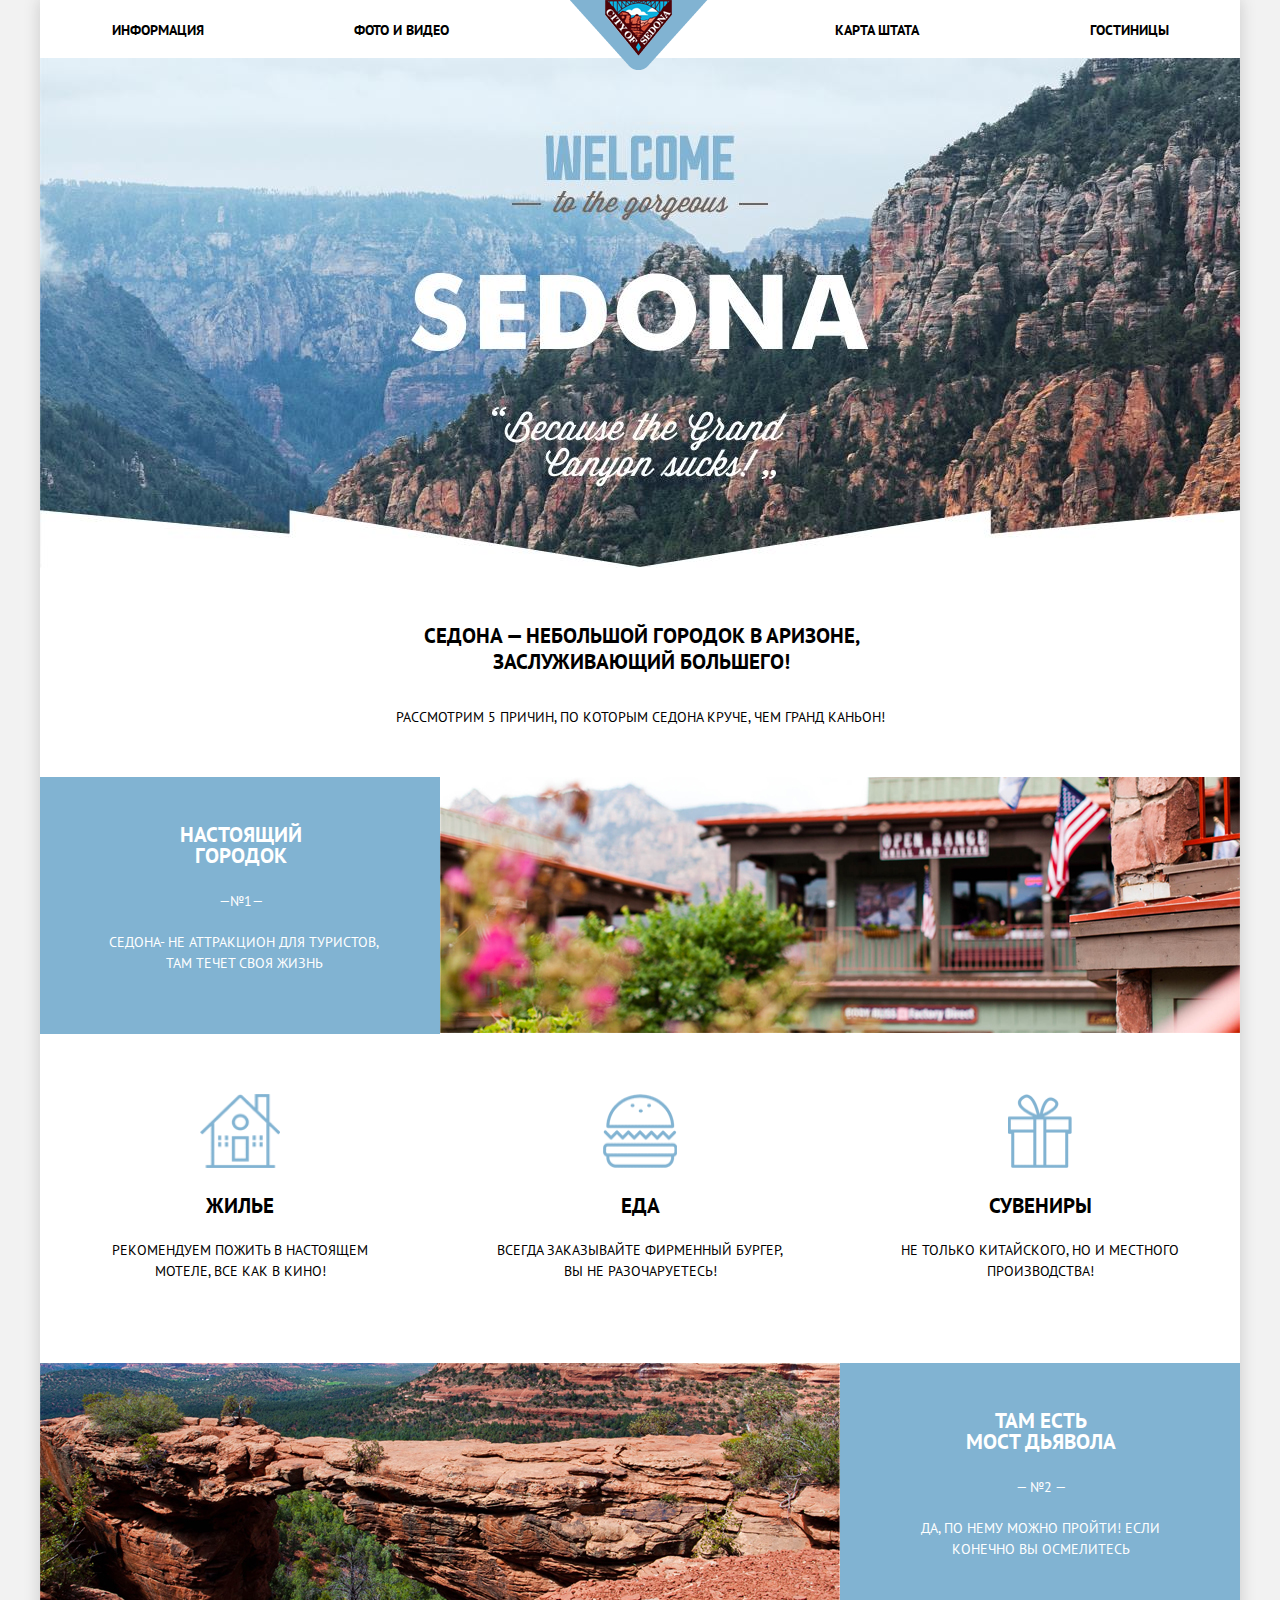
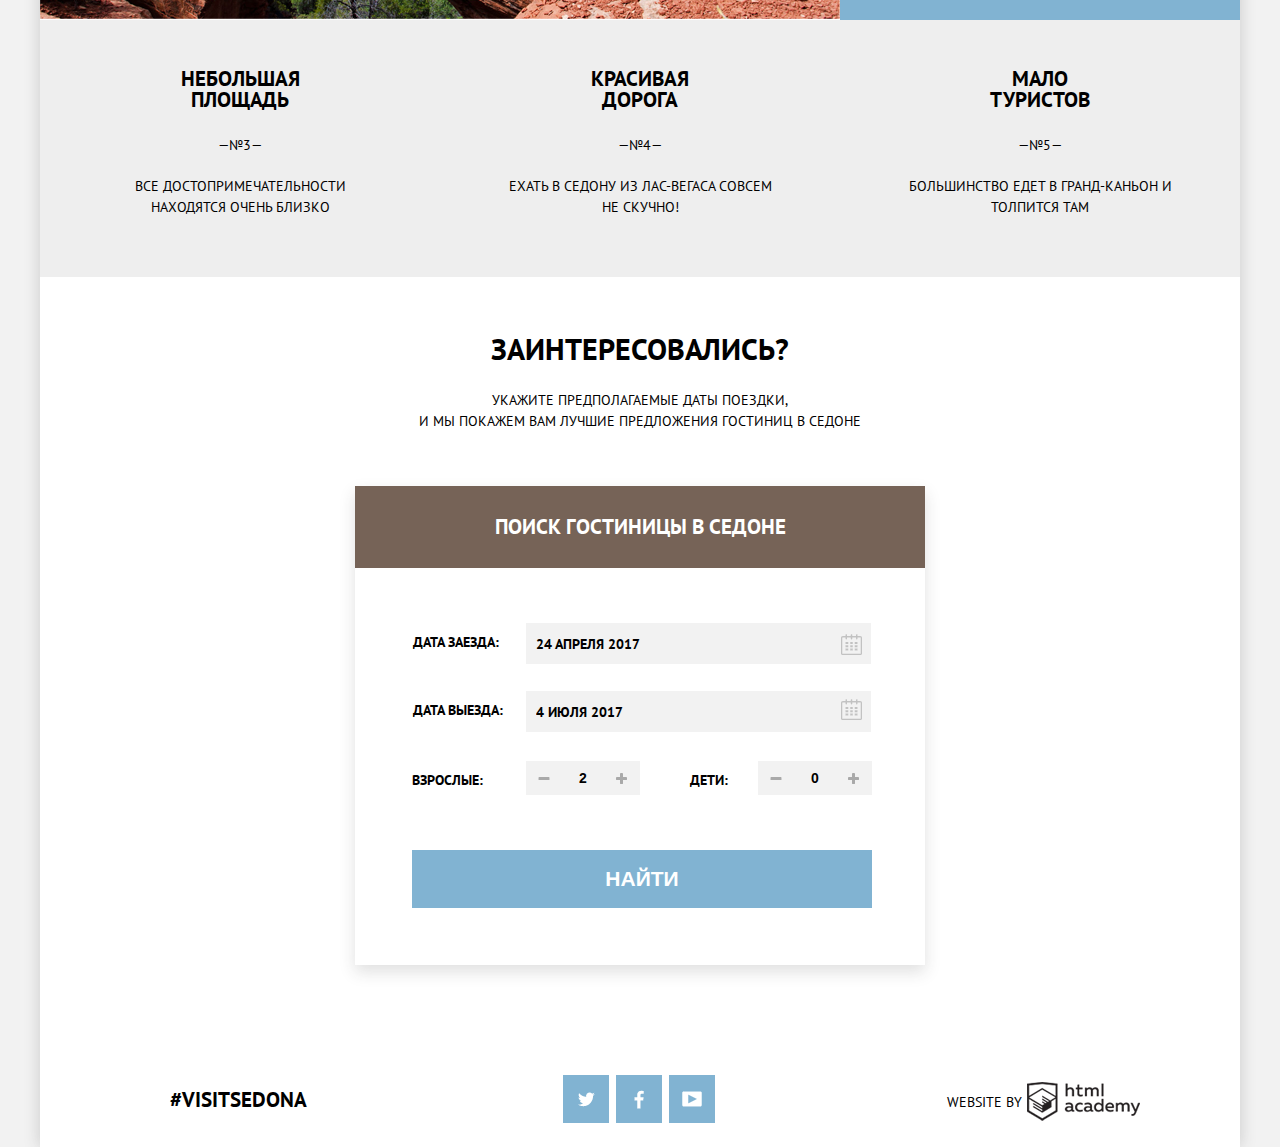
==== commit fba540e7: "changes" ====
--- a/index.html
+++ b/index.html
@@ -1,186 +1,175 @@
+
 <!DOCTYPE html>
 <html lang="ru">
-  <head>
-    <meta charset="utf-8">
-    <title>HTML Academy: Седона</title>
-	<link href="css/css.css" rel="stylesheet">
-  <link href='//fonts.googleapis.com/css?family=PT+Sans' rel='stylesheet'>
-	<script src="js/myscripts.js"></script>
-  </head>
- <body>
-   <div class="page-container">
-     <header class="main-header">
-	    <div class="container">
-	     <nav class="main-navigator">
-        <ul class="nav">
-	       <li class="navigation nav-left"> <a href="#"> Информация </a> </li>
-	       <li class="navigation nav-left1"> <a href="#"> Фото и видео </a> </li>
-         <li class="navigation nav-right"> <a href="#"> Карта штата </a> </li>
-	       <li class="navigation nav-right-b"> <a href="#"> Гостиницы </a> </li>
-	    </ul>
-	  </nav>
-	 </div>
-	 <div class="logo">
-	   <a>
-	     <img src="img/logo-sedona.png" alt="logo" width="138" height="70">
-	   </a>
-	 </div>
-	</header>
-
-	<div class="main-image">
-      <img src = "img/main-image.jpg" alt="Welcome to the gorgeous Sedona" width="1200" height="510">
-	</div>
-	<div class="about">
-	  <h2 class="main-sedona"> Седона &mdash; небольшой городок в Аризоне, <br> заслуживающий большего! </h2>
-	  <p class="text about"> Рассмотрим 5 причин, по которым Седона круче, чем Гранд Каньон! <p>
-	</div>
-	<div class="reasons">
-	  <div class="reasons-text">
-	   <h2> Настоящий <br>городок </h2>
-	   <p class="text number"> &mdash;№1&mdash; </p>
-	   <p class="text"> Седона- не аттракцион для туристов,
-	   <br> там течет своя жизнь  </p>
-	  </div>
-      <div class="reasons-img">
-	   <img src="img/town-photo.jpg" alt="sedona" width="800" height="256">
-	  </div>
-	</div>
-
-	  <div class="features">
-	   <div class="item">
-		     <img class="item-img" src="img/house.png" alt="accommodation" width="80" height="74">
-			 <h2 class="item-name">Жилье </h2>
-			 <p class="text"> Рекомендуем пожить в настоящем мотеле, все как в кино! </p>
-		</div>
-        <div class="item">
-			 <img class="item-img" src="img/food.png" alt="food" width="74" height="74" >
-			 <h2 class="item-name">Еда </h2>
-			 <p class="text">Всегда заказывайте фирменный бургер, вы не разочаруетесь! </p>
-		</div>
-		<div class="item">
-			 <img class="item-img" src="img/souvenirs.png" alt="souvenirs" width="64" height="74">
-             <h2 class="item-name"> Сувениры </h2>
-		     <p class="text">Не только китайского, но и местного производства! </p>
-	  </div>
-        </div>
-
-
-	<div class="reasons-bridge">
-	 <div class="reasons-text">
-	  <h2> Там есть <br> мост дьявола </h2>
-	  <p class="text number"> &mdash; №2 &mdash; </p>
-	  <p class="text"> Да, по нему можно пройти! Если конечно вы осмелитесь </p>
-	 </div>
-	 <div class="bridge-img">
-	  <img src="img/canyon-photo.jpg" alt="bridge" width="800" height="256">
-	 </div>
-	</div>
-
-	<div class="reasons-numbers">
-	 <div class="reasons-small">
-	  <h2> Небольшая <br> площадь </h2>
-	  <p class="text number"> &mdash;№3&mdash; </p>
-	  <p class="text"> Все достопримечательности находятся очень близко </p>
-	 </div>
-
-     <div class="reasons-small">
-	  <h2> Красивая<br> дорога </h2>
-	  <p class="text number"> &mdash;№4&mdash; </p>
-      <p class="text"> Ехать в Седону из Лас-Вегаса совсем не скучно! </p>
-     </div>
-
-	 <div class="reasons-small">
-	  <h2> Мало <br> туристов </h2>
-	  <p class="text number"> &mdash;№5&mdash; </p>
-	  <p class="text"> Большинство едет в Гранд-Каньон и толпится там </p>
-	 </div>
-	 <div class="clear"> </div>
-	</div>
-  <div class="booking">
-    <div class="int">
-	 <h1 class="headertext"> Заинтересовались? </h1>
-	 <p class="text"> Укажите предполагаемые даты поездки,<br> и мы покажем вам лучшие предложения гостиниц в седоне </p>
-	</div>
-	<div class="search">
-	   <div class="button-sedona">
-	     <a class="search-sedona" href="#"> Поиск гостиницы в Седоне </a>
-	   </div>
-	 <div class="modal-form">
-	 <form class="booking-form" action="#" method="get">
-	  <div class="date">
-	   <div class="container-dates">
-	   <div class="in">
-	    <label> Дата заезда: </label>
-	    <input type="text" name="arrival" value="24 апреля 2017">
-        <button class="datepicker" type="button"> Календарь </button>
-       </div>
-	  </div>
-	  <div class="container-dates">
-       <div class="in">
-	       <label> Дата выезда:		</label>
-	       <input type="text" name="departure" value="4 июля 2017">
-		     <button class="datepicker1" type="button"> Календарь </button>
-	   </div>
-	  </div>
-	 </div>
-      <div class="visitors">
-	      <div class="ad-container">
-	        <div class="ad">
-            <label> Взрослые: </label>
-            <div class="adults-number">
-             <button class="minus"> - </button>
-	           <input type="text" name="adults" value="2">
-             <button class="plus"> + </button>
-           </div>
-		      </div>
-	   </div>
-	   <div class="kd-container">
-        <div class="kd">
-	        <label> Дети: </label>
-           <div class="kids-number">
-             <button class="minus"> - </button>
-	           <input type="text" name="kids" value="0">
-             <button class="plus"> + </button>
-          </div>
-	      </div>
-	   </div>
-	  </div>
-	    <input type="submit" value="Найти">
-	</form>
-	</div>
-    </div>
-	</div>
-	<div class="map">
-<iframe src="https://www.google.com/maps/embed?pb=!1m14!1m8!1m3!1d419695.0617695173!2d-111.79049445338202!3d34.73372980550808!3m2!1i1024!2i768!4f13.1!3m3!1m2!1s0x872da132f942b00d%3A0x5548c523fa6c8efd!2sSedona%2C+AZ+86336!5e0!3m2!1sen!2sus!4v1494018096665" width="1200" height="480"  style="border:0"></iframe>
-	 </div>
-<footer class="main-footer">
-   <div class="container2">
-     <section class="hashtag">
-       #Visitsedona
-     </section>
-	 <section class="social">
-	  <a class="social-btn social-btn-tw" href="#"> <span class="icon">Twitter</span> </a>
-      <a class="social-btn social-btn-fb" href="#"> <span class="icon">Facebook</span> </a>
-      <a class="social-btn social-btn-youtube" href="#"><span class="icon"> Youtube</span></a>
-	 </section>
-	 <section class="copyright">
-	 <p class="cop-text"> website by </p>
-	 <a class="cop-image" href="https://htmlacademy.ru/intensive/htmlcss">html academy </a>
-	 </section>
-	</div>
-</footer>
-   </div>
- <script>
-
-     var link = document.querySelector(".search-sedona");
-	 var popup = document.querySelector(".modal-form");
-
-     link.addEventListener("click",function(evt){
-      evt.preventDefault();
-      popup.classList.toggle("modal-form-none");
-
-     });
-
- </script>
- </body>
-</html>
+   <head>
+      <meta charset="utf-8">
+      <title>HTML Academy: Седона</title>
+      <link href="css/css.css" rel="stylesheet">
+      <link href="css/normalize.css" rel="stylesheet">
+      <link href="https://fonts.googleapis.com/css?family=PT+Sans:400,700,700i&amp;subset=cyrillic" rel="stylesheet">
+   </head>
+   <body>
+      <div class="page-container">
+         <header class="main-header">
+            <div class="container">
+               <nav class="main-navigator">
+                  <ul class="nav">
+                     <li class="navigation nav-left"> <a href="#"> Информация </a> </li>
+                     <li class="navigation nav-left1"> <a href="#"> Фото и видео </a> </li>
+                     <li class="navigation nav-right"> <a href="#"> Карта штата </a> </li>
+                     <li class="navigation nav-right-b"> <a href="hotels.html"> Гостиницы </a> </li>
+                  </ul>
+               </nav>
+            </div>
+            <div class="logo">
+               <a>
+               <img src="img/logo-sedona.png" alt="logo" width="138" height="70">
+               </a>
+            </div>
+         </header>
+         <div class="main-image">
+            <img src = "img/main-image.jpg" alt="Welcome to the gorgeous Sedona" width="1200" height="510">
+         </div>
+         <div class="about">
+            <h2 class="main-sedona"> Седона &mdash; небольшой городок в Аризоне, заслуживающий большего! </h2>
+            <p class="text about"> Рассмотрим 5 причин, по которым Седона круче, чем Гранд Каньон! 
+            <p>
+         </div>
+         <div class="reasons">
+            <div class="reasons-text">
+               <h2 class="blue-heading"> Настоящий городок </h2>
+               <p class="text number"> &mdash;№1&mdash; </p>
+               <p class="text blue"> Седона- не аттракцион для туристов, там течет своя жизнь  </p>
+            </div>
+            <div class="reasons-img">
+               <img src="img/town-photo.jpg" alt="sedona" width="800" height="256">
+            </div>
+         </div>
+         <div class="features">
+            <div class="item">
+               <img class="item-img" src="img/house.png" alt="accommodation" width="80" height="74">
+               <h2 class="item-name">Жилье </h2>
+               <p class="text"> Рекомендуем пожить в настоящем мотеле, все как в кино! </p>
+            </div>
+            <div class="item">
+               <img class="item-img" src="img/food.png" alt="food" width="74" height="74" >
+               <h2 class="item-name">Еда </h2>
+               <p class="text">Всегда заказывайте фирменный бургер, вы не разочаруетесь! </p>
+            </div>
+            <div class="item">
+               <img class="item-img" src="img/souvenirs.png" alt="souvenirs" width="64" height="74">
+               <h2 class="item-name"> Сувениры </h2>
+               <p class="text">Не только китайского, но и местного производства! </p>
+            </div>
+         </div>
+         <div class="reasons-bridge">
+            <div class="reasons-text">
+               <h2> Там есть <br> мост дьявола </h2>
+               <p class="text number"> &mdash; №2 &mdash; </p>
+               <p class="text"> Да, по нему можно пройти! Если конечно вы осмелитесь </p>
+            </div>
+            <div class="bridge-img">
+               <img src="img/canyon-photo.jpg" alt="bridge" width="800" height="256">
+            </div>
+         </div>
+         <div class="reasons-numbers">
+            <div class="reasons-small">
+               <h2 class="heading-grey"> Небольшая площадь </h2>
+               <p class="text number"> &mdash;№3&mdash; </p>
+               <p class="text"> Все достопримечательности находятся очень близко </p>
+            </div>
+            <div class="reasons-small">
+               <h2 class="heading-grey"> Красивая дорога </h2>
+               <p class="text number"> &mdash;№4&mdash; </p>
+               <p class="text"> Ехать в Седону из Лас-Вегаса совсем не скучно! </p>
+            </div>
+            <div class="reasons-small">
+               <h2 class="heading-grey"> Мало туристов </h2>
+               <p class="text number"> &mdash;№5&mdash; </p>
+               <p class="text"> Большинство едет в Гранд-Каньон и толпится там </p>
+            </div>
+            <div class="clear"> </div>
+         </div>
+         <div class="booking">
+            <div class="int">
+               <h1 class="headertext"> Заинтересовались? </h1>
+               <p class="text"> Укажите предполагаемые даты поездки,<br> и мы покажем вам лучшие предложения гостиниц в седоне </p>
+            </div>
+            <div class="search">
+               <div class="button-sedona">
+                  <a class="search-sedona" href="#"> Поиск гостиницы в Седоне </a>
+               </div>
+               <div class="modal-form">
+                  <form class="booking-form" action="#" method="get">
+                     <div class="date">
+                        <div class="container-dates">
+                           <div class="in">
+                              <label> Дата заезда: </label>
+                              <input type="text" name="arrival" value="24 апреля 2017">
+                              <button class="datepicker" type="button"> Календарь </button>
+                           </div>
+                        </div>
+                        <div class="container-dates">
+                           <div class="in">
+                              <label> Дата выезда:		</label>
+                              <input type="text" name="departure" value="4 июля 2017">
+                              <button class="datepicker1" type="button"> Календарь </button>
+                           </div>
+                        </div>
+                     </div>
+                     <div class="visitors">
+                        <div class="ad">
+                           <label> Взрослые: </label>
+                           <div class="adults-number">
+                              <button class="minus"> - </button>
+                              <input type="text" name="adults" value="2">
+                              <button class="plus"> + </button>
+                           </div>
+                        </div>
+                        <div class="kd">
+                           <label> Дети: </label>
+                           <div class="kids-number">
+                              <button class="minus"> - </button>
+                              <input type="text" name="kids" value="0">
+                              <button class="plus"> + </button>
+                           </div>
+                        </div>
+                     </div>
+                     <input type="submit" value="Найти">
+                  </form>
+               </div>
+            </div>
+         </div>
+         <div class="map">
+            <iframe src="https://www.google.com/maps/embed?pb=!1m14!1m8!1m3!1d419695.0617695173!2d-111.79049445338202!3d34.73372980550808!3m2!1i1024!2i768!4f13.1!3m3!1m2!1s0x872da132f942b00d%3A0x5548c523fa6c8efd!2sSedona%2C+AZ+86336!5e0!3m2!1sen!2sus!4v1494018096665" width="1200" height="480"  style="border:0"></iframe>
+         </div>
+         <footer class="main-footer">
+            <div class="container2">
+               <section class="hashtag">
+                  #Visitsedona
+               </section>
+               <section class="social">
+                  <a class="social-btn social-btn-tw" href="#"> <span class="icon">Twitter</span> </a>
+                  <a class="social-btn social-btn-fb" href="#"> <span class="icon">Facebook</span> </a>
+                  <a class="social-btn social-btn-youtube" href="#"><span class="icon"> Youtube</span></a>
+               </section>
+               <section class="copyright">
+                  <p class="cop-text"> website by </p>
+                  <a class="cop-image" href="https://htmlacademy.ru/intensive/htmlcss">html academy </a>
+               </section>
+            </div>
+         </footer>
+      </div>
+      <script>
+         var link = document.querySelector(".search-sedona");
+         var popup = document.querySelector(".modal-form");
+         
+         link.addEventListener("click",function(evt){
+          evt.preventDefault();
+          popup.classList.toggle("modal-form-none");
+         
+         });
+         
+      </script>
+   </body>
+</html>--- a/css/css.css
+++ b/css/css.css
@@ -56,7 +56,7 @@
     margin: 0;
     padding: 0;
     list-style-type: none;
-    font-family: 'pt sans';
+    font-family: 'pt sans', Verdana, sans-serif;
 }
 .nav-left {
     padding: 0;
@@ -93,12 +93,25 @@
     margin-bottom: 58px;
     height: 96px;
 }
+.blue-heading{
+  margin-left: 60px;
+  margin-right: 60px;
+}
+.text.blue{
+  padding-left:7px;
+}
 .text.about {
     margin-top: 32px;
+}
+.heading-grey{
+  margin-left:60px;
+  margin-right:60px;
 }
 .main-sedona {
     line-height: 26px;
     margin-left: 5px;
+    padding-left: 371px;
+    padding-right: 373px;
 }
 .features {
     display: flex;
@@ -160,7 +173,7 @@
     height: 282px;
     margin: auto;
     top: 100%;
-    margin-top: 51px;
+    margin-top: 55px;
     margin-bottom: 60px;
     padding-left: 57px;
     padding-right: 56px;
@@ -177,10 +190,10 @@
 .button-sedona {
     background-color: rgb(118, 99, 87);
     margin: auto;
-    height: 86px;
+    height: 82px;
 }
 .search {
-    width: 575px;
+    width: 570px;
     background-color: white;
     margin: auto;
     left: 0;
@@ -194,7 +207,7 @@
     font-size: 21px;
     text-transform: uppercase;
     font-weight: bold;
-    line-height: 86px;
+    line-height: 82px;
 }
 .howtosort {
     display: flex;
@@ -205,25 +218,25 @@
 .title {
     font: 12px;
     text-transform: uppercase;
-    text-decoration: underline;
     display: inline-block;
+	vertical-align:middle;
 }
 .howtosort a.activelink {
     border-bottom: none;
     color: #81b3d2;
 }
 .howtosort a.notactive {
-    border-bottom: dotted;
+    border-bottom:1px dotted;
     color: #b6b6b6;
     padding: 0px;
 }
-.howtosort a.notactive:focus {
+.howtosort a.notactive:active {
     border-bottom: none;
     color: black;
     padding: 0px;
 }
 .howtosort a.notactive:hover {
-    border-bottom: dotted;
+    border-bottom:1px dotted;
     color: #81b3d2;
     padding: 0px;
 }
@@ -242,7 +255,7 @@
     background-repeat: no-repeat;
     border: none;
     position: absolute;
-    right: 70px;
+    right: 62px;
     top: 148px;
     outline: none;
 }
@@ -256,20 +269,20 @@
     background-repeat: no-repeat;
     border: none;
     position: absolute;
-    right: 70px;
+    right: 62px;
     top: 213px;
     outline: none;
 }
 .datepicker1:hover {
     background-image: url(../img/calendar-black.png);
 }
-.datepicker1:focus {
+.datepicker1:active {
     background-image: url(../img/calendar-blue.png);
 }
 .datepicker:hover {
     background-image: url(../img/calendar-black.png);
 }
-.datepicker:focus {
+.datepicker:active {
     background-image: url(../img/calendar-blue.png);
 }
 input[name="departure"],
@@ -278,12 +291,12 @@
     height: 39px;
     padding-right: 43px;
     padding-left: 10px;
-    margin: 0;
+    margin-right: 5px;
     background-color: #f2f2f2;
     border: none;
     font-size: 14px;
     line-height: 26px;
-    font-family: 'pt sans';
+    font-family: 'pt sans', Verdana, sans-serif;
 }
 input[name="departure"] {
     margin-left: 20px;
@@ -304,11 +317,12 @@
     background-color: #81b3d2;
     color: white;
     border: none;
-    margin-top: 50px;
+    margin-top: 55px;
     font-size: 21px;
     font-weight: bold;
     text-transform: uppercase;
     line-height: 26px;
+    margin-right: 13px;
 }
 input[name="kids"],
 [name="adults"] {
@@ -321,7 +335,7 @@
     font-weight: bold;
     text-align: center;
 }
-input:focus {
+input:active {
     background-color: #ffffff;
 }
 input:hover {
@@ -333,7 +347,7 @@
 input[name="kids"] {} input[type=submit]:hover {
     background-color: #669ec0;
 }
-input[type=submit]:focus {
+input[type=submit]:active {
     background-color: #5496bd;
     color: #88b6d1;
 }
@@ -351,25 +365,25 @@
 .plus:hover {
     background-image: url(../img/black-plus.png);
 }
-.plus:focus {
+.plus:active {
     background-image: url(../img/blue-plus.png);
 }
 .minus:hover {
     background-image: url(../img/black-minus.png);
 }
-.minus:focus {
+.minus:active {
     background-image: url(../img/blue-minus.png);
 }
 .plus1:hover {
     background-image: url(../img/black-plus.png);
 }
-.plus1:focus {
+.plus1:active {
     background-image: url(../img/blue-plus.png);
 }
 .minus1:hover {
     background-image: url(../img/black-minus.png);
 }
-.minus1:focus {} .ad-container {
+.minus1:active {} .ad-container {
     height: 44px;
     margin: 0;
 }
@@ -390,17 +404,18 @@
 }
 .adults-number,
 .kids-number {
-    width: 120px;
+    width: 114px;
     display: flex;
     height: 34px;
 }
 .adults-number {
-    margin-left: 42px;
-    margin-top: 3px;
+    margin-left: 43px;
+    margin-right:5px;
 }
 .kids-number {
-    margin-left: 23px;
-    margin-top: 3px;
+    margin-left: 30px;
+    margin-right: 2px;
+
 }
 .minus {
     border: none;
@@ -447,7 +462,7 @@
 .container-dates {
     width: 463px;
     height: 45px;
-    margin-bottom: 20px;
+    margin-bottom: 23px;
     margin-left: 1px;
 }
 label {
@@ -467,7 +482,7 @@
 .search-sedona2 {
     margin-top: 10px;
 }
-h2 {
+h2{
     font-size: 21px;
     font-weight: bold;
     text-transform: uppercase;
@@ -482,9 +497,10 @@
 }
 .text1 {
     font-size: 14px;
+    line-height: 21px;
+    padding-bottom: 8px;
     text-transform: uppercase;
     font-weight: normal;
-    line-height: 30px;
 }
 legend {
     font-size: 16px;
@@ -492,6 +508,7 @@
     text-transform: uppercase;
     line-height: 21px;
     padding-bottom: 7px;
+    font-family: 'pt sans', Verdana, sans-serif;
 }
 .form-label {
     font-weight: normal;
@@ -520,7 +537,7 @@
     line-height: 26px;
     text-transform: uppercase;
     font-weight: bold;
-    margin-top: 10px;
+    margin-top: 12px;
     padding-left: 130px;
 }
 .cop-text {
@@ -543,13 +560,15 @@
     background-image: url(../img/logo-blue.png);
     background-repeat: no-repeat;
 }
-.cop-image:focus {
+.cop-image:active {
     background-image: url(../img/logo-grey.png);
 }
 .copyright {
     width: 33.333%;
     padding-left: 90px;
     display: flex;
+	align-items:center; 
+	
 }
 .social {
     width: 33.333%;
@@ -563,6 +582,7 @@
     background-color: #81b3d2;
     background-repeat: no-repeat;
     display: inline-block;
+	vertical-align:middle;
     font-size: 0;
 }
 .social-btn-tw {
@@ -574,10 +594,10 @@
 .social-btn:hover {
     background-color: #669ec0;
 }
-.social-btn:focus {
+.social-btn:active {
     background-color: #5496bd;
 }
-.social-btn:focus span {
+.social-btn:active span {
     opacity: 0.3;
 }
 .social-btn-fb {
@@ -586,10 +606,10 @@
     background-repeat: no-repeat;
     background-position: center;
 }
-.social-btn-fb:focus {
+.social-btn-fb:active {
     background-image: url(../img/fo.png);
 }
-.social-btn-tw:focus {
+.social-btn-tw:active {
     background-image: url(../img/to.png);
 }
 .social-btn-youtube {
@@ -598,7 +618,7 @@
     background-repeat: no-repeat;
     background-position: center;
 }
-.social-btn-youtube:focus {
+.social-btn-youtube:active {
     background-image: url(../img/yo.png);
 }
 .all-search {
@@ -606,6 +626,7 @@
     display: flex;
     height: 190px;
     background-image: url(../img/filter-background.jpg);
+	background-color:#7b9ec0;
     padding-top: 26px;
     padding-left: 68px;
     color: white;
@@ -622,7 +643,7 @@
     margin-left: 25px;
 }
 .filter {
-    width: 327px;
+    width: 317px;
     border: none;
     margin-left: 195px;
     padding: 0;
@@ -672,7 +693,7 @@
 }
 .container-results {
     padding-right: 70px;
-    padding-bottom: 20px;
+    padding-bottom: 23px;
 }
 .updown {
     margin-left: auto;
@@ -681,8 +702,8 @@
     display: flex;
     height: 93px;
     width: 1200px;
-    padding-bottom: 45px;
-    padding-top: 10px;
+    padding-bottom: 46px;
+    padding-top: 8px;
     border-bottom: 1px solid #e5e5e5;
     border-top: 1px solid #e5e5e5;
 }
@@ -692,29 +713,38 @@
 }
 .rait {
     background-color: #f2f2f2;
-    width: 111px;
-    line-height: 29px;
+    height: 27px;
+    font-size: 14px;
+    text-transform: uppercase;
     text-align: center;
     display: block;
-    margin-right: 73px;
-    margin-top: 40px;
+    margin-top: 42px;
 }
 .stars {
     margin-left: 20px;
     margin-top: 20px;
 }
 .stars2 {
-    padding-top: 18px;
+    padding-top: 22px;
     margin-left: 45px;
 }
 .stars3 {
-    padding-top: 18px;
-    margin-left: 70px;
+    padding-top: 25px;
+    margin-left: 68px;
+}
+.hotel-name{
+  line-height:26px;
+  font-size: 21px;
+  font-weight: bold;
+  text-transform: uppercase;
+  margin: 0px;
 }
 .price,
 .price1,
 .price2 {
     text-transform: uppercase;
+    font-size: 14px;
+    line-height: 21px;
 }
 .price {
     margin-left: 35px;
@@ -730,23 +760,23 @@
     margin-top: 6px;
 }
 .image-block {
-    width: 135px;
+    min-width: 135px;
     height: 90px;
     margin-left: 73px;
-    margin-top: 18px;
+    margin-top: 25px;
 }
 .text-block {
-    width: 362px;
     height: 135px;
     margin-left: 30px;
-    padding-top: 19px;
+	padding-top:22px;
+    
 }
 .filer-range {
     width: 330px;
 }
 .price-controls {
-    height: 30px;
-    margin-bottom: 20px;
+    height: 33px;
+    margin-bottom: 22px;
     border: 2px solid #ffffff;
     border-radius: 2px;
     font-size: 0;
@@ -754,18 +784,20 @@
 }
 .price-controls label {
     display: inline-block;
-    font-size: 14px;
-    line-height: 30px;
+	vertical-align:middle;
+    font-size: 14px;
+    line-height: 21px;
     vertical-align: top;
     cursor: pointer;
 }
 .price-controls .min-price,
 .price-controls .max-price {
     width: 90px;
-    padding-left: 59px;
-    margin: auto;
+    padding-left: 60px;
+    line-height: 21px;
     font-size: 14px;
     font-weight: normal;
+
 }
 .price-controls input {
     width: 50px;
@@ -787,7 +819,7 @@
 }
 .range-controls {
     position: relative;
-    margin-bottom: 37px;
+    margin-bottom: 32px;
 }
 .range-controls .scale {
     height: 2px;
@@ -828,11 +860,12 @@
     text-transform: uppercase;
     font-weight: bold;
     font-size: 14px;
+	
 }
 .button-more:hover {
     background-color: #669ec1;
 }
-.button-more:focus {
+.button-more:active {
     background-color: #5596be;
     color: #97b8cb;
 }
@@ -847,11 +880,12 @@
     text-transform: uppercase;
     font-weight: bold;
     font-size: 14px;
+	
 }
 .button-booking:hover {
     background-color: #604e44;
 }
-.button-booking:focus {
+.button-booking:active {
     background-color: #503e34;
     color: #8d8980;
 }
@@ -861,6 +895,7 @@
 .down {
     background: url('../img/down.png');
     display: inline-block;
+	vertical-align:middle;
     font-size: 0px;
     height: 10px;
     width: 10px;
@@ -870,22 +905,24 @@
 .up {
     background: url('../img/up.png');
     display: inline-block;
+	vertical-align:middle;
     font-size: 0px;
     height: 10px;
     width: 10px;
     background-repeat: no-repeat;
     background-position: center;
+    margin-right: 8px;
 }
 .down:hover {
     background: url('../img/blackdown.png');
 }
-.down:focus {
+.down:active {
     background: url('../img/down.png');
 }
 .up:hover {
     background: url('../img/blackup.png');
 }
-.up:focus {
+.up:active {
     background: url('../img/upblue.png');
 }
 .btn-transparent {
@@ -894,6 +931,7 @@
     padding: 6px 35px;
     font-size: 14px;
     line-height: 21px;
+    font-family: 'pt sans', Verdana, sans-serif;
     color: #ffffff;
     text-transform: uppercase;
     font-weight: normal;
@@ -901,7 +939,7 @@
     border: 2px solid #ffffff;
     border-radius: 2px;
     cursor: pointer;
-    width: 135px;
+    width: 137px;
 }
 .btn-transparent:hover {
     color: #000000;
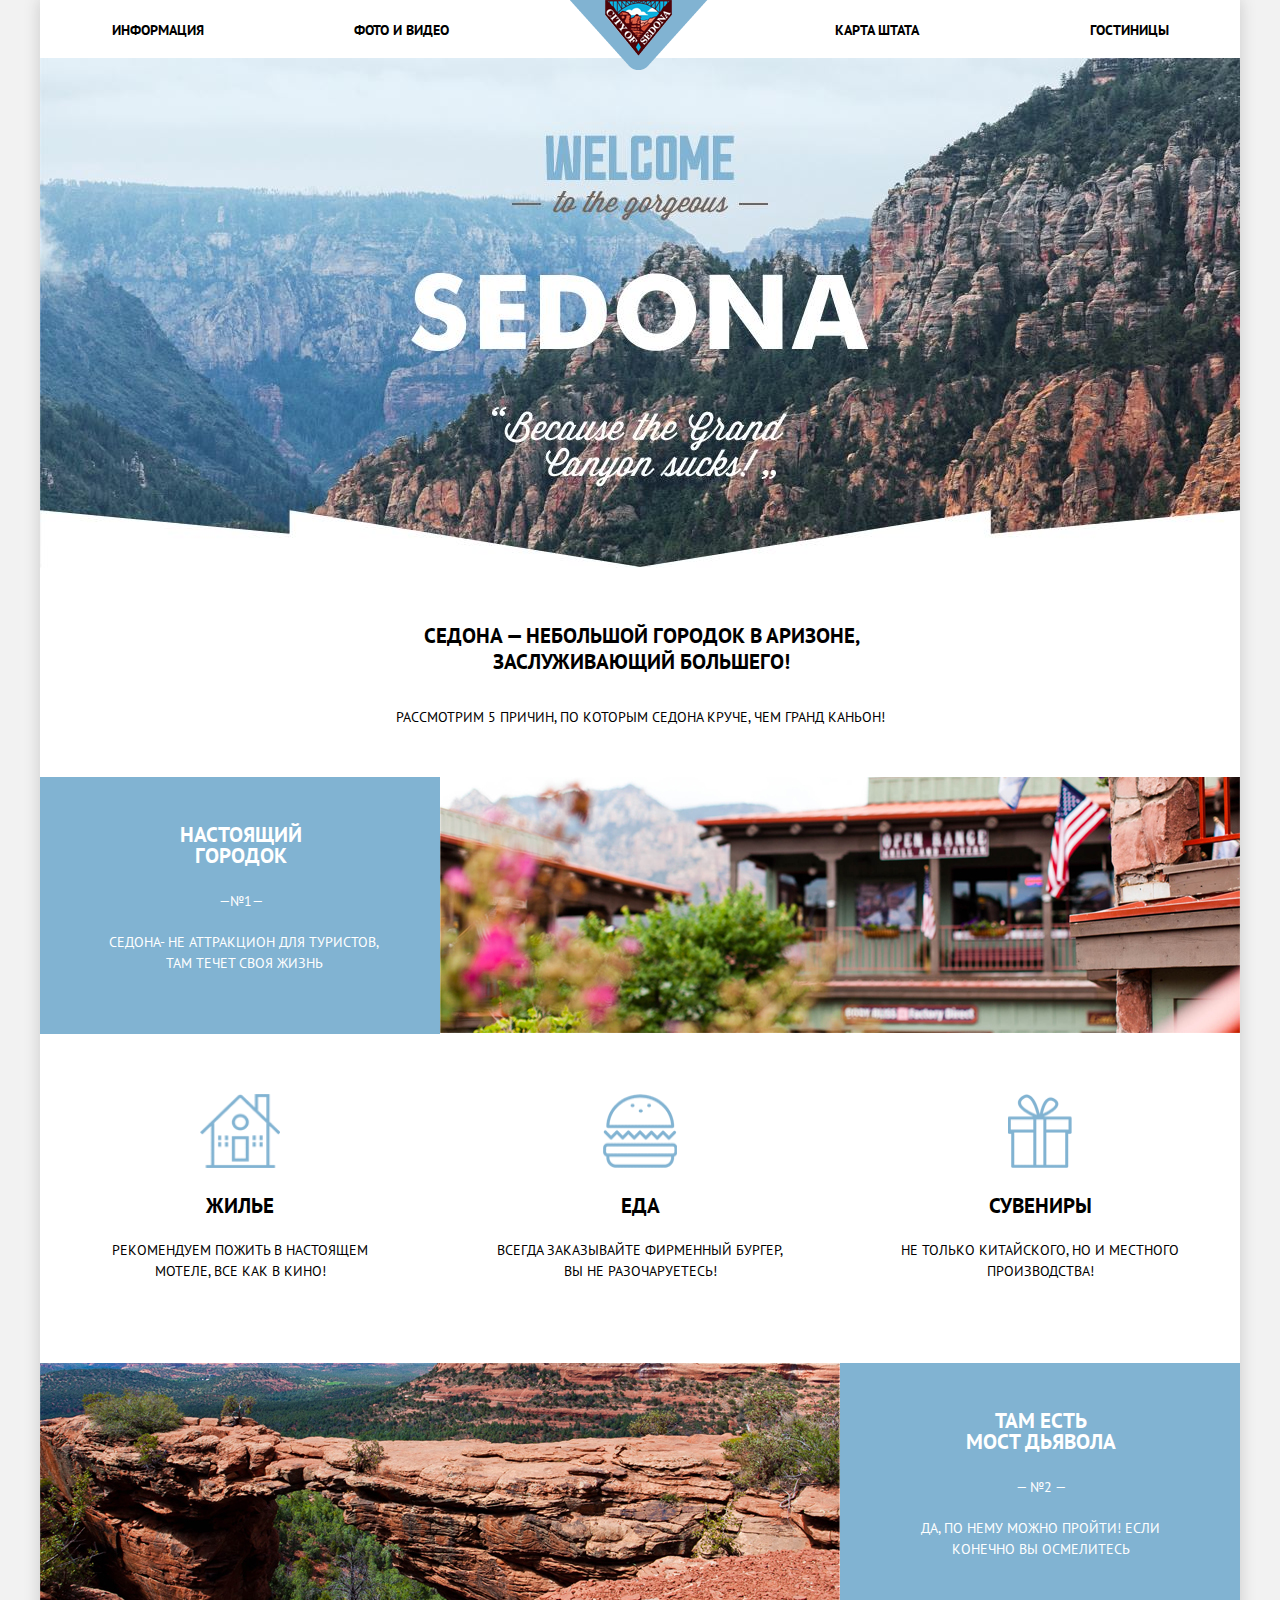
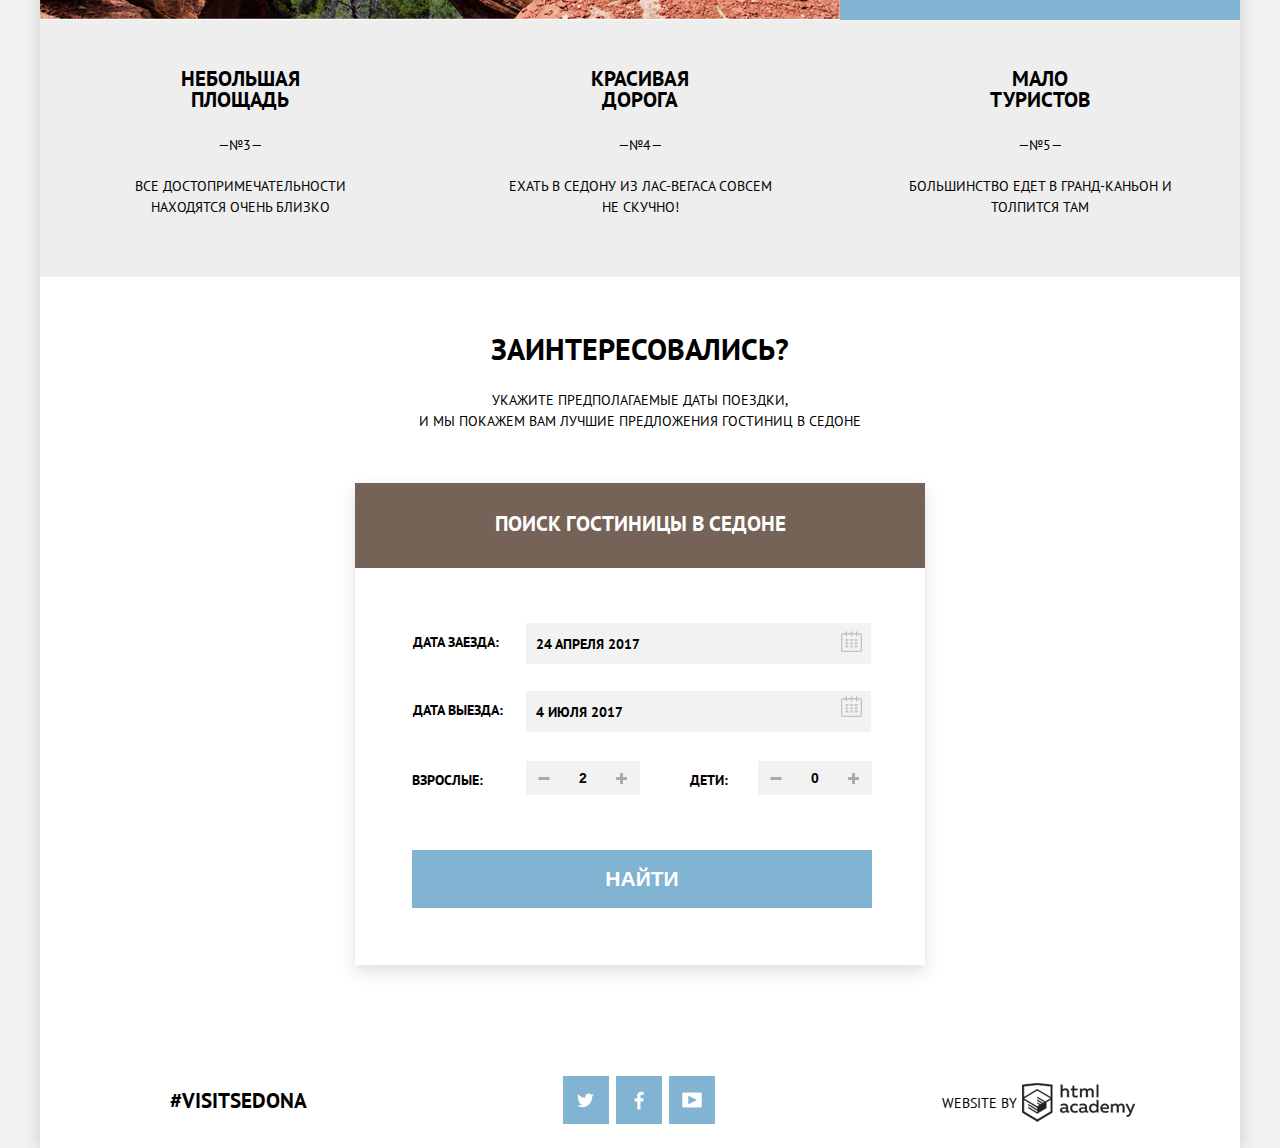
==== commit 84df6125: "commit" ====
--- a/index.html
+++ b/index.html
@@ -4,7 +4,7 @@
    <head>
       <meta charset="utf-8">
       <title>HTML Academy: Седона</title>
-      <link href="css/css.css" rel="stylesheet">
+      <link href="css/min-css.css" rel="stylesheet">
       <link href="css/normalize.css" rel="stylesheet">
       <link href="https://fonts.googleapis.com/css?family=PT+Sans:400,700,700i&amp;subset=cyrillic" rel="stylesheet">
    </head>
@@ -32,7 +32,7 @@
          </div>
          <div class="about">
             <h2 class="main-sedona"> Седона &mdash; небольшой городок в Аризоне, заслуживающий большего! </h2>
-            <p class="text about"> Рассмотрим 5 причин, по которым Седона круче, чем Гранд Каньон! 
+            <p class="text about"> Рассмотрим 5 причин, по которым Седона круче, чем Гранд Каньон!
             <p>
          </div>
          <div class="reasons">
@@ -64,7 +64,7 @@
          </div>
          <div class="reasons-bridge">
             <div class="reasons-text">
-               <h2> Там есть <br> мост дьявола </h2>
+               <h2 class="common-heading"> Там есть <br> мост дьявола </h2>
                <p class="text number"> &mdash; №2 &mdash; </p>
                <p class="text"> Да, по нему можно пройти! Если конечно вы осмелитесь </p>
             </div>
@@ -104,33 +104,33 @@
                      <div class="date">
                         <div class="container-dates">
                            <div class="in">
-                              <label> Дата заезда: </label>
-                              <input type="text" name="arrival" value="24 апреля 2017">
+                              <label for="arrival"> Дата заезда: </label>
+                              <input type="text" name="arrival" id="arrival" value="24 апреля 2017">
                               <button class="datepicker" type="button"> Календарь </button>
                            </div>
                         </div>
                         <div class="container-dates">
                            <div class="in">
-                              <label> Дата выезда:		</label>
-                              <input type="text" name="departure" value="4 июля 2017">
+                              <label for="departure"> Дата выезда:		</label>
+                              <input type="text" name="departure" id="departure" value="4 июля 2017">
                               <button class="datepicker1" type="button"> Календарь </button>
                            </div>
                         </div>
                      </div>
                      <div class="visitors">
                         <div class="ad">
-                           <label> Взрослые: </label>
+                           <label for="adults"> Взрослые: </label>
                            <div class="adults-number">
                               <button class="minus"> - </button>
-                              <input type="text" name="adults" value="2">
+                              <input type="text" name="adults" id="adults" value="2">
                               <button class="plus"> + </button>
                            </div>
                         </div>
                         <div class="kd">
-                           <label> Дети: </label>
+                           <label for="kids"> Дети: </label>
                            <div class="kids-number">
                               <button class="minus"> - </button>
-                              <input type="text" name="kids" value="0">
+                              <input type="text" name="kids" id="kids" value="0">
                               <button class="plus"> + </button>
                            </div>
                         </div>
@@ -160,16 +160,6 @@
             </div>
          </footer>
       </div>
-      <script>
-         var link = document.querySelector(".search-sedona");
-         var popup = document.querySelector(".modal-form");
-         
-         link.addEventListener("click",function(evt){
-          evt.preventDefault();
-          popup.classList.toggle("modal-form-none");
-         
-         });
-         
-      </script>
+      <script src="js/min-script.js"></script>
    </body>
-</html>+</html>
--- a/css/min-css.css
+++ b/css/min-css.css
@@ -0,0 +1 @@
+body{font-family:'PT Sans',"Verdana","sans-serif";line-height:26px;background-color:#f2f2f2;width:1200px;margin:0 auto;padding:0}.page-container{background-color:#fff;box-shadow:0 0 15px 0 rgba(50,50,50,0.21);max-width:1200px;margin:0 auto}.main-navigator{font-size:14px;font-weight:700;text-transform:uppercase;position:relative;width:1054px;padding-left:73px;padding-right:73px;margin-left:15px}.main-navigator a{text-decoration:none;color:#000;cursor:pointer}.main-navigator a:hover{color:#81b3d2}.main-navigator a:active{color:#c1c1c1}.main-navigator .current{color:#766357}.main-navigator .current:hover{color:#604e43}.main-navigator .current:active{color:#d6d0cc}.container{width:1200px;height:41px;align-items:center;padding-top:17px;background-color:#fff}header{margin:0;position:relative}.logo{position:absolute;top:0;left:530px}.nav{display:flex;padding:0;text-align:center;justify-content:space-between;margin:0;color:#000}a{color:#000;text-decoration:none}.navigation{font-size:14px;line-height:26px;margin:0;padding:0;list-style-type:none;font-family:'pt sans',Verdana,sans-serif}.nav-left{padding:0;margin-left:-16px}.nav-left1{margin-left:-21px}.nav-right{margin-left:215px}.item{width:286px;height:124px;padding:60px 57px 70px;text-align:center}.item-img{padding-bottom:20px}.item-name{padding-bottom:10px}.nav-right-b{padding:0;margin-right:13px}.main-image{width:100%}.about{text-align:center;margin-top:48px;margin-bottom:58px;height:96px}.blue-heading{margin-left:60px;margin-right:60px}.text.blue{padding-left:7px}.text.about{margin-top:32px}.heading-grey{margin-left:60px;margin-right:60px}.main-sedona{line-height:26px;margin-left:5px;padding-left:371px;padding-right:373px}.features{display:flex;flex-direction:row;justify-content:space-between;width:100%;height:329px}.reasons{display:flex}.reasons-bridge{display:flex;flex-direction:row-reverse}.reasons-text{text-align:center;width:303px;height:210px;background-color:#81b3d2;color:#fff;padding:47px 48px 0 49px}.bridge-img{min-height:250px;line-height:0}.reasons-img{height:250px}.text.number{margin-top:25px;margin-bottom:20px}.reasons-numbers{display:flex;flex-direction:row;width:100%}.reasons-small{width:264px;height:149px;padding:48px 68px 60px;text-align:center;background-color:#eee}a:link{text-decoration:none}.booking{height:290px;text-align:center;margin:auto;position:relative;left:0}.modal-form{width:462px;height:282px;margin:auto;top:100%;margin-top:55px;margin-bottom:60px;padding-left:57px;padding-right:56px;display:block}.modal-form-none{display:none}.int{padding-top:40px;padding-bottom:37px;margin:0 auto}.button-sedona{background-color:#766357;margin:auto;height:85px}.map{padding-bottom:6px}.search{width:570px;background-color:#fff;margin:auto;left:0;right:0;position:absolute;box-shadow:0 7px 15px 0 rgba(50,50,50,0.15)}.search-sedona{color:#fff;text-decoration:none;font-size:21px;text-transform:uppercase;font-weight:700;line-height:82px}.howtosort{display:flex;list-style-type:none;margin:0;padding-left:7px}.title{font:12px;text-transform:uppercase;display:inline-block;vertical-align:middle}.howtosort a.activelink{border-bottom:none;color:#81b3d2}.howtosort a.notactive{border-bottom:1px dotted #81b3d2;color:#b6b6b6;padding:0}.howtosort a.notactive:active{border-bottom:none;color:#000;padding:0}.howtosort a.notactive:hover{border-bottom:1px dotted;color:#81b3d2;padding:0}.sort1{margin-left:30px;list-style-type:none;padding-left:10px}.datepicker{background-image:url(../img/calendar.png);background-color:transparent;font-size:0;height:21px;width:22px;background-position:top left;background-repeat:no-repeat;border:none;position:absolute;right:62px;top:148px;outline:none}.datepicker1{background-image:url(../img/calendar.png);background-color:transparent;font-size:0;height:21px;width:22px;background-position:top left;background-repeat:no-repeat;border:none;position:absolute;right:62px;top:213px;outline:none}.datepicker1:hover{background-image:url(../img/calendar-black.png)}.datepicker1:active{background-image:url(../img/calendar-blue.png)}.datepicker:hover{background-image:url(../img/calendar-black.png)}.datepicker:active{background-image:url(../img/calendar-blue.png)}input[name="departure"],[name="arrival"]{width:292px;height:39px;padding-right:43px;padding-left:10px;margin-right:5px;background-color:#f2f2f2;border:none;font-size:14px;line-height:26px;font-family:'pt sans',Verdana,sans-serif}input[name="departure"]{margin-left:20px}input[name="arrival"]{margin-left:20px}input[value="4 июля 2017"],[value="24 апреля 2017"]{font-size:14px;line-height:26px;text-transform:uppercase;font-weight:700}input[type="submit"]{width:460px;height:58px;background-color:#81b3d2;color:#fff;border:none;margin-top:55px;font-size:21px;font-weight:700;text-transform:uppercase;line-height:26px;margin-right:13px}input[name="kids"],[name="adults"]{width:33%;background-color:#f2f2f2;border:none;font-size:14px;line-height:26px;text-transform:uppercase;font-weight:700;text-align:center}input:active{background-color:#fff}input:hover{background-color:#ebebeb}input[name="adults"]{width:33%}input[type=submit]:hover{background-color:#669ec0}input[type=submit]:active{background-color:#5496bd;color:#88b6d1}.plus{border:none;font-size:0;background-image:url(../img/plus.png);background-repeat:no-repeat;background-position:center;width:33%;height:34px;background-color:#f2f2f2;outline:none}.plus:hover{background-image:url(../img/black-plus.png)}.plus:active{background-image:url(../img/blue-plus.png)}.minus:hover{background-image:url(../img/black-minus.png)}.minus:active{background-image:url(../img/blue-minus.png)}.plus1:hover{background-image:url(../img/black-plus.png)}.plus1:active{background-image:url(../img/blue-plus.png)}.minus1:hover{background-image:url(../img/black-minus.png)}.ad-container{height:44px;margin:0}.ad{display:flex}.kd-container{height:44px;margin:0}.kd{display:flex}.visitors{display:flex;justify-content:space-between;margin-top:25px}.adults-number,.kids-number{width:114px;display:flex;height:34px}.adults-number{margin-left:43px;margin-right:5px}.kids-number{margin-left:30px;margin-right:2px}.minus{border:none;font-size:0;background-image:url(../img/minus.png);background-repeat:no-repeat;background-position:center;width:33%;height:34px;background-color:#f2f2f2;outline:none}.minus1{border:none;font-size:0;background-image:url(../img/minus.png);background-repeat:no-repeat;width:11px;height:11px;background-color:#f2f2f2;position:absolute;left:84px;top:17px;outline:none}.plus1{border:none;font-size:0;background-image:url(../img/plus.png);background-repeat:no-repeat;width:11px;height:11px;background-color:#f2f2f2;position:absolute;right:15px;top:13px;outline:none}.in{display:flex;margin-bottom:27px;justify-content:space-between}.container-dates{width:463px;height:45px;margin-bottom:23px;margin-left:1px}label{vertical-align:middle;font-size:14px;line-height:26px;text-transform:uppercase;font-weight:700;margin-top:6px}.headertext{font-size:30px;line-height:24px;text-transform:uppercase;padding-bottom:9px}.search-sedona2{margin-top:10px}h2{font-size:21px;font-weight:700;text-transform:uppercase;line-height:21px;margin:0}.head{font-size:21px;line-height:26px}.text{font-size:14px;text-transform:uppercase;font-weight:400;line-height:21px}.text1{font-size:14px;line-height:21px;padding-bottom:8px;text-transform:uppercase;font-weight:400}legend{font-size:16px;font-weight:700;text-transform:uppercase;line-height:21px;padding-bottom:7px;font-family:'pt sans',Verdana,sans-serif}.form-label{font-weight:400}.sort{display:flex}.sort1{font-size:12px;line-height:18px;text-transform:uppercase;margin-top:7px}.container2{width:100%;display:flex}.main-footer{padding-bottom:18px;padding-top:16px;position:relative;overflow:hidden;display:flex}.hashtag{width:270px;font-size:21px;line-height:26px;text-transform:uppercase;font-weight:700;margin-top:12px;padding-left:130px}.cop-text{width:80px;vertical-align:middle;font-size:14px;line-height:26px;text-transform:uppercase}.cop-image{background-image:url(../img/logo-htmlacademy.png);background-repeat:no-repeat;display:block;width:116px;height:47px;font-size:0;margin-top:auto}.cop-image:hover{background-image:url(../img/logo-blue.png);background-repeat:no-repeat}.cop-image:active{background-image:url(../img/logo-grey.png)}.copyright{width:310px;padding-left:90px;display:flex;align-items:center}.social{width:300px;display:block;margin-left:133px}.social-btn{width:46px;height:48px;background-color:#81b3d2;background-repeat:no-repeat;display:inline-block;vertical-align:middle;font-size:0}.social-btn-tw{background-image:url(../img/t.png);margin:auto;background-repeat:no-repeat;background-position:center}.social-btn:hover{background-color:#669ec0}.social-btn:active{background-color:#5496bd}.social-btn:active span{opacity:.3}.social-btn-fb{background-image:url(../img/f.png);margin-left:3px;background-repeat:no-repeat;background-position:center}.social-btn-fb:active{background-image:url(../img/fo.png)}.social-btn-tw:active{background-image:url(../img/to.png)}.social-btn-youtube{background-image:url(../img/y.png);margin-left:3px;background-repeat:no-repeat;background-position:center}.social-btn-youtube:active{background-image:url(../img/yo.png)}.all-search{border:none;display:flex;height:190px;background-image:url(../img/filter-background.jpg);background-color:#7b9ec0;padding-top:26px;padding-left:68px;color:#fff}.main-form{display:flex}.search-inf{width:230px;border:none;padding:0}.search-accomodation{width:288px;border:none;padding:0;margin-left:25px}.filter{width:317px;border:none;margin-left:195px;padding:0;margin-right:70px}input[type="checkbox"]{display:none}.check_box+.form-label{position:relative;padding-left:42px;cursor:pointer;margin-bottom:20px;padding-bottom:30px}input[type="checkbox"]:checked + label:before{content:'';position:absolute;top:-4px;left:0;width:26px;height:22px;background:url(../img/checked.png);line-height:21px}input[type="checkbox"]:not(checked) + label:before{content:'';position:absolute;top:-4px;left:0;width:22px;height:22px;background:url(../img/checkbox.png);line-height:21px}.sort{border:none;width:1054px;margin-left:73px;padding-top:30px;padding-right:73px;height:55px}.results{display:flex;flex-direction:column;margin-top:-3px}.container-results{padding-right:70px;padding-bottom:28px}.updown{margin-left:auto}.item-stay{display:flex;height:93px;width:1200px;padding-bottom:46px;padding-top:8px;border-bottom:1px solid #e5e5e5;border-top:1px solid #e5e5e5}.rating{margin-left:526px;margin-right:73px}.rait{background-color:#f2f2f2;height:23px;padding-top:4px;font-size:14px;line-height:21px;height:27px;font-size:14px;text-transform:uppercase;text-align:center;display:block;margin-top:42px}.stars{margin-left:20px;margin-top:20px}.stars2{padding-top:22px;margin-left:45px}.stars3{padding-top:25px;margin-left:68px}.hotel-name{line-height:26px;font-size:21px;font-weight:700;text-transform:uppercase;margin:0;cursor:pointer}.hotel-name:active{color:#b2b2b2}.hotel-name:hover{color:#81b3d2}.price,.price1,.price2{text-transform:uppercase;font-size:14px;line-height:21px}.price{margin-left:35px}.price1{margin-left:60px}.price2{margin-left:18px}.description{margin-bottom:13px;margin-top:2px}.image-block{min-width:135px;height:90px;margin-left:73px;margin-top:25px}.text-block{height:135px;margin-left:30px;padding-top:19px;padding-top:22px}.filer-range{width:330px}.price-controls{height:33px;margin-bottom:22px;border:2px solid #fff;border-radius:2px;font-size:0;position:relative}.price-controls label{display:inline-block;vertical-align:middle;font-size:14px;line-height:21px;vertical-align:top;cursor:pointer}.price-controls .min-price,.price-controls .max-price{width:90px;padding-left:60px;line-height:21px;font-size:14px;font-weight:400}.price-controls input{width:50px;margin:0;color:inherit;font:inherit;background:none;border:none}.price-controls::after{content:"";position:absolute;top:50%;left:50%;transform:translate(-50%,-50%);width:2px;height:22px;background:#fff}.range-controls{position:relative;margin-bottom:32px}.range-controls .scale{height:2px;background:rgba(255,255,255,0.3)}.range-controls .bar{width:80%;height:2px;background:#fff}.range-toggle{width:4px;height:4px;background:#ababab;border:8px solid #fff;border-radius:50%;box-shadow:0 2px 1px 0 rgba(0,1,1,0.2);cursor:pointer;position:absolute;top:-9px}.range-toggle-min{left:0}.range-toggle-max{left:80%}.range-toggle:hover{background:#1c4f80}.button-more{width:112px;height:26px;background-color:#81b3d2;display:block;text-align:center;color:#fff;text-transform:uppercase;font-weight:700;font-size:14px;margin-left:-2px}.button-more:hover{background-color:#669ec1}.button-more:active{background-color:#5596be;color:#97b8cb}.button-booking{display:block;width:142px;height:26px;background-color:#766357;text-align:center;margin-left:4px;color:#fff;text-transform:uppercase;font-weight:700;font-size:14px}.button-booking:hover{background-color:#604e44}.button-booking:active{background-color:#503e34;color:#8d8980}.booking-accomodation{display:flex}.down{background:url(../img/down.png);display:inline-block;vertical-align:middle;font-size:0;height:10px;width:10px;background-repeat:no-repeat;background-position:center}.up{background:url(../img/up.png);display:inline-block;vertical-align:middle;font-size:0;height:10px;width:10px;background-repeat:no-repeat;background-position:center;margin-right:8px}.down:hover{background:url(../img/blackdown.png)}.down:active{background:url(../img/down.png)}.up:hover{background:url(../img/blackup.png)}.up:active{background:url(../img/upblue.png)}.btn-transparent{display:block;margin-left:83px;padding:6px 35px;font-size:14px;line-height:21px;font-family:'pt sans',Verdana,sans-serif;color:#fff;text-transform:uppercase;font-weight:400;background:transparent;border:2px solid #fff;border-radius:2px;cursor:pointer;width:137px}.btn-transparent:hover{color:#000;background:#fff}
